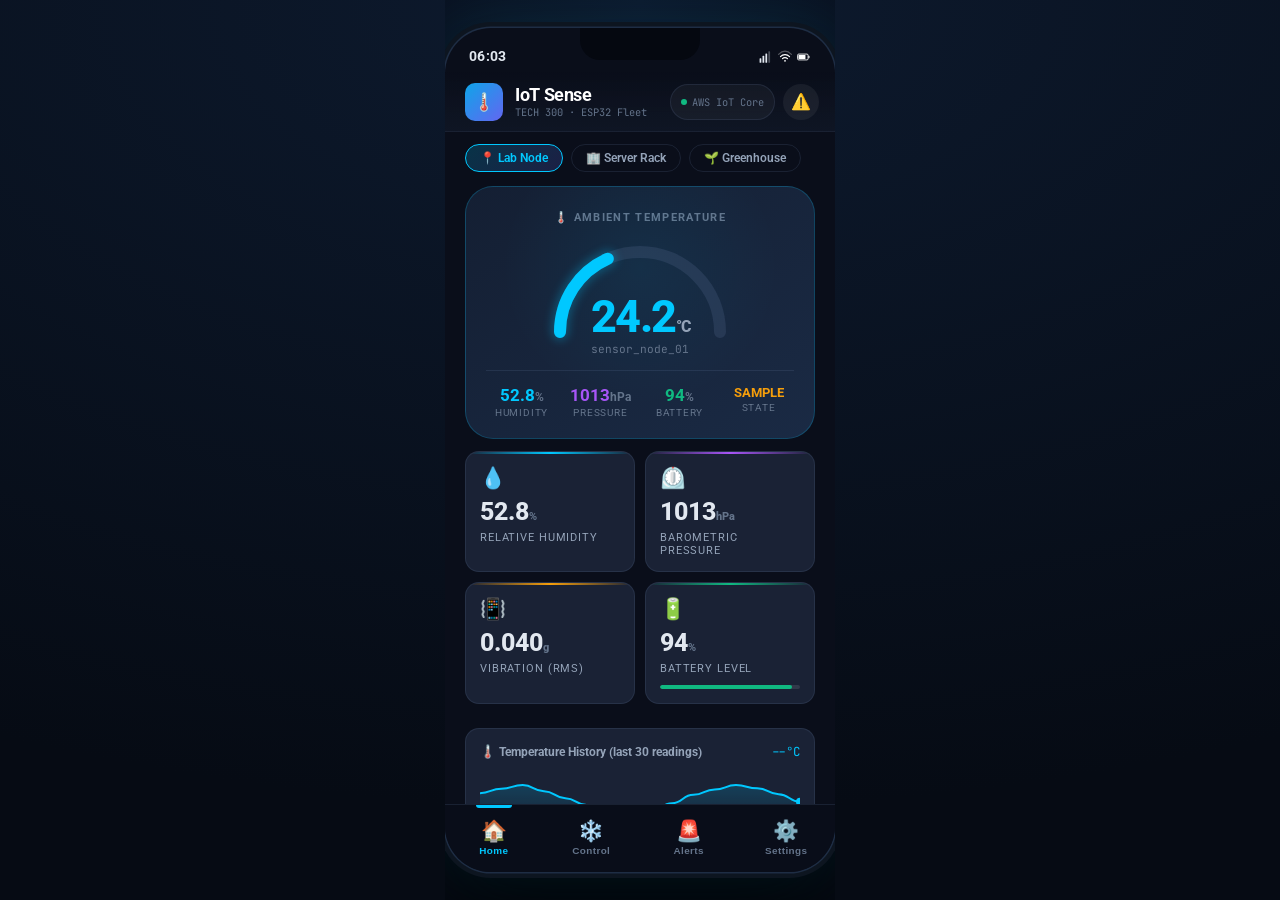
==== app.html @ 07819577 "TECH 300 Complete End-to-End IoT Demo System - Production Release" ====
<!DOCTYPE html>
<html lang="en">
<head>
  <meta charset="UTF-8">
  <meta name="viewport" content="width=device-width, initial-scale=1.0, maximum-scale=1.0, user-scalable=no">
  <title>IoT Sense — TECH 300 Mobile App</title>
  <meta name="description" content="Android-style mobile app for TECH 300 IoT Demo. Live sensor monitoring and AC auto-control.">
  <link rel="preconnect" href="https://fonts.googleapis.com">
  <link rel="preconnect" href="https://fonts.gstatic.com" crossorigin>
  <link href="https://fonts.googleapis.com/css2?family=Inter:wght@400;500;600;700;800&family=Roboto:wght@400;500;700&family=JetBrains+Mono:wght@400;500&display=swap" rel="stylesheet">

  <style>
    /* ── CSS Reset & Variables ─────────────────────────────────────────── */
    *, *::before, *::after { box-sizing: border-box; margin: 0; padding: 0; }

    :root {
      --bg-deep:      #0a0e1a;
      --bg-surface:   #111827;
      --bg-card:      #1a2235;
      --bg-elevated:  #1f2d44;
      --border:       rgba(99,120,160,0.18);
      --border-glow:  rgba(0,200,255,0.22);

      --cyan:    #00c8ff;
      --emerald: #10b981;
      --rose:    #f43f5e;
      --amber:   #f59e0b;
      --purple:  #a855f7;
      --indigo:  #6366f1;

      --text-main: #e2e8f0;
      --text-muted:#94a3b8;
      --text-dim:  #64748b;

      --font-body: 'Roboto', 'Inter', sans-serif;
      --font-mono: 'JetBrains Mono', monospace;

      --radius-sm: 8px;
      --radius-md: 14px;
      --radius-lg: 20px;
      --radius-xl: 28px;

      --phone-w: 390px;
      --phone-h: 844px;
      --status-h: 44px;
      --appbar-h: 60px;
      --bottomnav-h: 68px;
      --content-h: calc(var(--phone-h) - var(--status-h) - var(--appbar-h) - var(--bottomnav-h));

      --ac-on-color:  #06b6d4;
      --ac-off-color: #475569;
    }

    html, body {
      min-height: 100vh;
      background: radial-gradient(ellipse 120% 90% at 50% 0%, #0d1a2e 0%, #060b14 100%);
      display: flex;
      align-items: center;
      justify-content: center;
      font-family: var(--font-body);
      color: var(--text-main);
      overflow-x: hidden;
    }

    /* ── Phone Shell (desktop wrapper) ────────────────────────────────── */
    .phone-shell {
      width: var(--phone-w);
      height: var(--phone-h);
      background: var(--bg-deep);
      border-radius: 46px;
      overflow: hidden;
      position: relative;
      box-shadow:
        0 0 0 1.5px #1e2d44,
        0 0 0 6px #0d1520,
        0 0 60px rgba(0,200,255,0.12),
        0 40px 80px rgba(0,0,0,0.8);
      display: flex;
      flex-direction: column;
    }

    /* Notch */
    .phone-shell::before {
      content: '';
      position: absolute;
      top: 0; left: 50%;
      transform: translateX(-50%);
      width: 120px;
      height: 32px;
      background: #050810;
      border-radius: 0 0 20px 20px;
      z-index: 100;
    }

    /* Side button accents */
    .phone-shell::after {
      content: '';
      position: absolute;
      right: -3px; top: 140px;
      width: 3px; height: 70px;
      background: linear-gradient(180deg, #1a2235, #0d1520);
      border-radius: 0 2px 2px 0;
    }

    /* ── Android Status Bar ────────────────────────────────────────────── */
    .status-bar {
      height: var(--status-h);
      padding: 0 24px;
      display: flex;
      align-items: flex-end;
      justify-content: space-between;
      padding-bottom: 8px;
      font-size: 0.72rem;
      font-weight: 600;
      color: var(--text-main);
      background: transparent;
      z-index: 50;
      flex-shrink: 0;
    }

    .status-time { font-size: 0.85rem; font-weight: 700; letter-spacing: 0.02em; }
    .status-icons { display: flex; gap: 5px; align-items: center; }
    .status-icons svg { width: 14px; height: 14px; fill: var(--text-main); }

    /* ── App Bar / Toolbar ─────────────────────────────────────────────── */
    .app-bar {
      height: var(--appbar-h);
      padding: 0 16px 0 20px;
      display: flex;
      align-items: center;
      justify-content: space-between;
      flex-shrink: 0;
      background: linear-gradient(180deg, rgba(10,14,26,0.95), rgba(17,24,39,0.8));
      backdrop-filter: blur(12px);
      border-bottom: 1px solid var(--border);
    }

    .app-bar-left {
      display: flex;
      align-items: center;
      gap: 12px;
    }

    .app-icon {
      width: 38px; height: 38px;
      background: linear-gradient(135deg, #0ea5e9, #6366f1);
      border-radius: 10px;
      display: flex; align-items: center; justify-content: center;
      font-size: 1.1rem;
    }

    .app-title {
      font-size: 1.15rem;
      font-weight: 700;
      letter-spacing: -0.02em;
      color: #fff;
    }
    .app-subtitle {
      font-size: 0.65rem;
      color: var(--text-dim);
      font-family: var(--font-mono);
    }

    .app-bar-actions { display: flex; gap: 8px; }
    .icon-btn {
      width: 36px; height: 36px;
      border-radius: 50%;
      background: rgba(255,255,255,0.06);
      border: none;
      display: flex; align-items: center; justify-content: center;
      cursor: pointer;
      font-size: 1rem;
      transition: background 0.15s;
      color: var(--text-main);
    }
    .icon-btn:active { background: rgba(255,255,255,0.14); }

    /* ── Content Area (scrollable) ─────────────────────────────────────── */
    .content-area {
      flex: 1;
      overflow-y: auto;
      overflow-x: hidden;
      scroll-behavior: smooth;
      -webkit-overflow-scrolling: touch;
    }
    .content-area::-webkit-scrollbar { display: none; }

    /* ── Pages (slide transition) ──────────────────────────────────────── */
    .page {
      display: none;
      flex-direction: column;
      gap: 0;
      min-height: 100%;
      padding: 0 0 20px;
      animation: fadeSlideIn 0.28s cubic-bezier(0.4,0,0.2,1);
    }
    .page.active { display: flex; }

    @keyframes fadeSlideIn {
      from { opacity: 0; transform: translateX(20px); }
      to   { opacity: 1; transform: translateX(0); }
    }

    /* ── Section header inside pages ──────────────────────────────────── */
    .section-hdr {
      padding: 16px 20px 8px;
      font-size: 0.7rem;
      font-weight: 700;
      letter-spacing: 0.12em;
      color: var(--text-dim);
      text-transform: uppercase;
    }

    /* ── Node Selector Chip Row ────────────────────────────────────────── */
    .node-chips {
      display: flex;
      gap: 8px;
      padding: 12px 20px 4px;
      overflow-x: auto;
    }
    .node-chips::-webkit-scrollbar { display: none; }

    .node-chip {
      flex-shrink: 0;
      padding: 6px 14px;
      border-radius: 20px;
      font-size: 0.75rem;
      font-weight: 600;
      cursor: pointer;
      transition: all 0.2s;
      border: 1.5px solid var(--border);
      background: transparent;
      color: var(--text-muted);
    }
    .node-chip.active {
      background: linear-gradient(135deg, rgba(0,200,255,0.2), rgba(99,102,241,0.2));
      border-color: var(--cyan);
      color: var(--cyan);
    }

    /* ── Big Temperature Gauge ─────────────────────────────────────────── */
    .gauge-section {
      padding: 10px 20px 0;
    }

    .gauge-card {
      background: linear-gradient(145deg, #141f33, #1a2a44);
      border: 1px solid var(--border-glow);
      border-radius: var(--radius-xl);
      padding: 24px 20px 20px;
      display: flex;
      flex-direction: column;
      align-items: center;
      position: relative;
      overflow: hidden;
    }

    .gauge-card::before {
      content: '';
      position: absolute;
      top: -60px; left: 50%;
      transform: translateX(-50%);
      width: 280px; height: 280px;
      background: radial-gradient(circle, rgba(0,200,255,0.07) 0%, transparent 70%);
      pointer-events: none;
    }

    .gauge-label {
      font-size: 0.7rem;
      font-weight: 700;
      letter-spacing: 0.12em;
      color: var(--text-dim);
      text-transform: uppercase;
      margin-bottom: 8px;
    }

    /* SVG Radial Gauge */
    .gauge-svg-wrap { position: relative; width: 200px; height: 120px; }
    .gauge-svg {
      width: 200px;
      overflow: visible;
    }
    .gauge-track {
      fill: none;
      stroke: rgba(99,120,160,0.2);
      stroke-width: 12;
      stroke-linecap: round;
    }
    .gauge-fill {
      fill: none;
      stroke-width: 12;
      stroke-linecap: round;
      transition: stroke-dashoffset 0.6s cubic-bezier(0.4,0,0.2,1), stroke 0.4s ease;
    }
    .gauge-glow {
      fill: none;
      stroke-width: 18;
      stroke-linecap: round;
      opacity: 0.25;
      filter: blur(4px);
      transition: stroke-dashoffset 0.6s cubic-bezier(0.4,0,0.2,1), stroke 0.4s ease;
    }

    .gauge-value-box {
      position: absolute;
      bottom: -4px;
      left: 50%;
      transform: translateX(-50%);
      text-align: center;
    }
    .gauge-val {
      font-size: 2.8rem;
      font-weight: 800;
      line-height: 1;
      letter-spacing: -0.03em;
      color: #fff;
      transition: color 0.4s;
    }
    .gauge-unit { font-size: 1rem; color: var(--text-muted); }
    .gauge-sublabel {
      font-size: 0.7rem;
      color: var(--text-dim);
      font-family: var(--font-mono);
      margin-top: 2px;
    }

    /* Gauge status strip */
    .gauge-strip {
      display: flex;
      justify-content: space-between;
      width: 100%;
      margin-top: 18px;
      padding-top: 14px;
      border-top: 1px solid var(--border);
      gap: 8px;
    }
    .gs-item { text-align: center; flex: 1; }
    .gs-val { font-size: 1.05rem; font-weight: 700; }
    .gs-lbl { font-size: 0.62rem; color: var(--text-dim); margin-top: 2px; text-transform: uppercase; letter-spacing: 0.08em; }

    /* ── Sensor Metric Cards Grid ──────────────────────────────────────── */
    .metric-grid {
      display: grid;
      grid-template-columns: 1fr 1fr;
      gap: 10px;
      padding: 12px 20px;
    }

    .metric-card {
      background: var(--bg-card);
      border: 1px solid var(--border);
      border-radius: var(--radius-md);
      padding: 14px;
      display: flex;
      flex-direction: column;
      gap: 4px;
      transition: transform 0.15s, box-shadow 0.15s;
      cursor: default;
      position: relative;
      overflow: hidden;
    }
    .metric-card::after {
      content: '';
      position: absolute;
      top: 0; left: 0; right: 0;
      height: 2px;
      border-radius: 2px 2px 0 0;
    }
    .metric-card.cyan::after  { background: linear-gradient(90deg, transparent, var(--cyan),  transparent); }
    .metric-card.emerald::after{ background: linear-gradient(90deg, transparent, var(--emerald), transparent); }
    .metric-card.amber::after { background: linear-gradient(90deg, transparent, var(--amber), transparent); }
    .metric-card.purple::after{ background: linear-gradient(90deg, transparent, var(--purple), transparent); }

    .mc-icon { font-size: 1.3rem; }
    .mc-val  {
      font-size: 1.55rem;
      font-weight: 800;
      line-height: 1;
      margin-top: 6px;
    }
    .mc-unit { font-size: 0.7rem; color: var(--text-dim); }
    .mc-lbl  { font-size: 0.68rem; color: var(--text-muted); margin-top: 2px; text-transform: uppercase; letter-spacing: 0.08em; }

    /* Mini bar for battery */
    .battery-bar-wrap { margin-top: 6px; }
    .battery-bar {
      height: 4px;
      background: rgba(255,255,255,0.1);
      border-radius: 2px;
      overflow: hidden;
    }
    .battery-bar-fill {
      height: 100%;
      border-radius: 2px;
      transition: width 0.5s ease;
    }

    /* ── AC Control Panel ──────────────────────────────────────────────── */
    .ac-panel {
      margin: 4px 20px 0;
      background: linear-gradient(145deg, #0f1c32, #162036);
      border: 1px solid var(--border-glow);
      border-radius: var(--radius-xl);
      overflow: hidden;
    }

    .ac-panel-header {
      padding: 18px 20px 12px;
      display: flex;
      align-items: center;
      justify-content: space-between;
    }

    .ac-title-group { display: flex; align-items: center; gap: 10px; }
    .ac-icon {
      width: 42px; height: 42px;
      border-radius: 12px;
      display: flex; align-items: center; justify-content: center;
      font-size: 1.4rem;
      transition: background 0.3s;
    }
    .ac-icon.on  { background: linear-gradient(135deg, rgba(6,182,212,0.35), rgba(99,102,241,0.25)); box-shadow: 0 0 16px rgba(6,182,212,0.25); }
    .ac-icon.off { background: rgba(255,255,255,0.05); }

    .ac-title { font-size: 1rem; font-weight: 700; color: #fff; }
    .ac-status-badge {
      font-size: 0.7rem;
      font-family: var(--font-mono);
      padding: 2px 8px;
      border-radius: 20px;
      font-weight: 600;
      margin-top: 2px;
      display: inline-block;
      transition: all 0.3s;
    }
    .ac-status-badge.on  { background: rgba(6,182,212,0.2); color: var(--cyan); }
    .ac-status-badge.off { background: rgba(71,85,105,0.4); color: var(--text-dim); }

    /* Big power toggle */
    .ac-power-btn {
      width: 56px; height: 56px;
      border-radius: 50%;
      border: 2.5px solid;
      display: flex; align-items: center; justify-content: center;
      cursor: pointer;
      font-size: 1.5rem;
      transition: all 0.25s cubic-bezier(0.4,0,0.2,1);
      background: transparent;
      position: relative;
    }
    .ac-power-btn.on {
      border-color: var(--ac-on-color);
      color: var(--ac-on-color);
      box-shadow: 0 0 20px rgba(6,182,212,0.4), inset 0 0 12px rgba(6,182,212,0.08);
    }
    .ac-power-btn.off {
      border-color: var(--ac-off-color);
      color: var(--text-dim);
    }
    .ac-power-btn:active { transform: scale(0.92); }

    /* AC body */
    .ac-body {
      padding: 0 20px 20px;
    }

    /* Auto mode row */
    .ac-row {
      display: flex;
      align-items: center;
      justify-content: space-between;
      padding: 10px 0;
      border-bottom: 1px solid var(--border);
    }
    .ac-row:last-child { border-bottom: none; }

    .ac-row-label { font-size: 0.85rem; color: var(--text-muted); }
    .ac-row-label span { font-size: 0.7rem; display: block; color: var(--text-dim); margin-top: 1px; }

    /* Android-style toggle */
    .android-toggle { position: relative; width: 48px; height: 26px; cursor: pointer; }
    .android-toggle input { display: none; }
    .android-track {
      position: absolute;
      inset: 0;
      border-radius: 13px;
      background: var(--ac-off-color);
      transition: background 0.25s;
    }
    .android-toggle input:checked + .android-track { background: #0891b2; }
    .android-thumb {
      position: absolute;
      top: 3px; left: 3px;
      width: 20px; height: 20px;
      border-radius: 50%;
      background: #fff;
      transition: left 0.25s cubic-bezier(0.4,0,0.2,1), box-shadow 0.25s;
      box-shadow: 0 1px 4px rgba(0,0,0,0.4);
    }
    .android-toggle input:checked ~ .android-thumb { left: 25px; }

    /* Threshold sliders */
    .threshold-section { padding: 10px 0 4px; }
    .thresh-row {
      display: flex;
      align-items: center;
      justify-content: space-between;
      margin-bottom: 10px;
    }
    .thresh-lbl { font-size: 0.78rem; color: var(--text-muted); }
    .thresh-val { font-size: 0.78rem; font-family: var(--font-mono); font-weight: 600; color: var(--cyan); }
    .thresh-slider {
      -webkit-appearance: none;
      width: 100%;
      height: 3px;
      border-radius: 2px;
      background: rgba(255,255,255,0.12);
      outline: none;
      cursor: pointer;
      margin: 4px 0;
    }
    .thresh-slider::-webkit-slider-thumb {
      -webkit-appearance: none;
      width: 18px; height: 18px;
      border-radius: 50%;
      background: var(--cyan);
      cursor: pointer;
      box-shadow: 0 0 8px rgba(0,200,255,0.4);
      transition: transform 0.1s;
    }
    .thresh-slider::-webkit-slider-thumb:active { transform: scale(1.25); }

    /* ── AC Event Log ──────────────────────────────────────────────────── */
    .log-card {
      margin: 12px 20px 0;
      background: var(--bg-card);
      border: 1px solid var(--border);
      border-radius: var(--radius-md);
      overflow: hidden;
    }
    .log-card-header {
      padding: 12px 16px;
      font-size: 0.75rem;
      font-weight: 700;
      color: var(--text-dim);
      text-transform: uppercase;
      letter-spacing: 0.1em;
      border-bottom: 1px solid var(--border);
      display: flex;
      justify-content: space-between;
      align-items: center;
    }
    .log-list { max-height: 200px; overflow-y: auto; }
    .log-list::-webkit-scrollbar { width: 3px; }
    .log-list::-webkit-scrollbar-thumb { background: var(--border); border-radius: 2px; }

    .log-entry {
      padding: 10px 16px;
      border-bottom: 1px solid rgba(99,120,160,0.08);
      display: flex;
      gap: 10px;
      align-items: flex-start;
      animation: logSlide 0.3s ease;
    }
    @keyframes logSlide {
      from { opacity: 0; transform: translateY(-8px); }
      to   { opacity: 1; transform: translateY(0); }
    }

    .log-dot {
      width: 8px; height: 8px;
      border-radius: 50%;
      margin-top: 4px;
      flex-shrink: 0;
    }
    .log-dot.on     { background: var(--cyan); box-shadow: 0 0 6px var(--cyan); }
    .log-dot.off    { background: var(--text-dim); }
    .log-dot.mode   { background: var(--amber); }
    .log-dot.thresh { background: var(--purple); }

    .log-msg  { font-size: 0.75rem; color: var(--text-muted); line-height: 1.4; }
    .log-time { font-size: 0.65rem; color: var(--text-dim); font-family: var(--font-mono); margin-top: 2px; }

    /* ── Alerts Page ───────────────────────────────────────────────────── */
    .alert-list { padding: 8px 20px; display: flex; flex-direction: column; gap: 8px; }

    .alert-card {
      background: rgba(244,63,94,0.08);
      border: 1px solid rgba(244,63,94,0.22);
      border-radius: var(--radius-md);
      padding: 12px 14px;
      display: flex;
      gap: 12px;
      align-items: flex-start;
      animation: fadeSlideIn 0.3s ease;
    }
    .alert-icon {
      font-size: 1.2rem;
      flex-shrink: 0;
      margin-top: 1px;
    }
    .alert-msg { font-size: 0.78rem; color: var(--text-muted); line-height: 1.4; }
    .alert-meta { display: flex; gap: 8px; margin-top: 4px; align-items: center; }
    .alert-badge {
      font-size: 0.62rem;
      padding: 1px 6px;
      border-radius: 4px;
      font-family: var(--font-mono);
      font-weight: 600;
    }
    .alert-badge.hot { background: rgba(244,63,94,0.25); color: var(--rose); }
    .alert-badge.node { background: rgba(0,200,255,0.15); color: var(--cyan); }

    .no-alerts {
      padding: 40px 20px;
      text-align: center;
      color: var(--text-dim);
      font-size: 0.85rem;
    }
    .no-alerts .icon { font-size: 2.5rem; margin-bottom: 8px; }

    /* ── Settings Page ─────────────────────────────────────────────────── */
    .settings-section {
      margin: 8px 20px;
      background: var(--bg-card);
      border: 1px solid var(--border);
      border-radius: var(--radius-md);
      overflow: hidden;
    }
    .settings-row {
      padding: 14px 16px;
      display: flex;
      align-items: center;
      justify-content: space-between;
      border-bottom: 1px solid rgba(99,120,160,0.08);
      cursor: pointer;
      transition: background 0.15s;
    }
    .settings-row:last-child { border-bottom: none; }
    .settings-row:active { background: rgba(255,255,255,0.03); }
    .sr-left { display: flex; gap: 12px; align-items: center; }
    .sr-icon { font-size: 1.1rem; }
    .sr-label { font-size: 0.88rem; color: var(--text-main); }
    .sr-sub   { font-size: 0.7rem; color: var(--text-dim); margin-top: 1px; }
    .sr-right { color: var(--text-dim); font-size: 0.8rem; display: flex; align-items: center; gap: 6px; }

    /* ── Bottom Navigation Bar ─────────────────────────────────────────── */
    .bottom-nav {
      height: var(--bottomnav-h);
      background: rgba(10,14,26,0.95);
      backdrop-filter: blur(16px);
      border-top: 1px solid var(--border);
      display: flex;
      align-items: stretch;
      flex-shrink: 0;
    }

    .nav-btn {
      flex: 1;
      display: flex;
      flex-direction: column;
      align-items: center;
      justify-content: center;
      gap: 4px;
      background: none;
      border: none;
      cursor: pointer;
      padding: 8px 4px;
      position: relative;
      transition: all 0.2s;
      color: var(--text-dim);
    }

    .nav-btn.active { color: var(--cyan); }
    .nav-btn.active::before {
      content: '';
      position: absolute;
      top: 0; left: 50%;
      transform: translateX(-50%);
      width: 36px; height: 3px;
      background: var(--cyan);
      border-radius: 0 0 3px 3px;
    }

    .nav-icon { font-size: 1.3rem; line-height: 1; }
    .nav-label { font-size: 0.62rem; font-weight: 600; letter-spacing: 0.04em; }

    .nav-badge {
      position: absolute;
      top: 6px; right: calc(50% - 18px);
      background: var(--rose);
      color: #fff;
      font-size: 0.55rem;
      font-weight: 800;
      min-width: 16px; height: 16px;
      border-radius: 8px;
      display: flex; align-items: center; justify-content: center;
      padding: 0 4px;
    }
    .nav-badge:empty, .nav-badge[data-count="0"] { display: none; }

    /* ── Ripple animation ──────────────────────────────────────────────── */
    @keyframes ripple {
      from { transform: scale(0); opacity: 0.5; }
      to   { transform: scale(4); opacity: 0; }
    }

    /* ── Pulsing ring for AC ON ────────────────────────────────────────── */
    @keyframes pulse-ring {
      0%   { box-shadow: 0 0 0 0 rgba(6,182,212,0.4); }
      70%  { box-shadow: 0 0 0 12px rgba(6,182,212,0); }
      100% { box-shadow: 0 0 0 0 rgba(6,182,212,0); }
    }
    .ac-power-btn.on { animation: pulse-ring 2s cubic-bezier(0.66,0,0,1) infinite; }

    /* ── Connection pill ───────────────────────────────────────────────── */
    .conn-pill {
      display: flex;
      align-items: center;
      gap: 5px;
      font-size: 0.65rem;
      font-family: var(--font-mono);
      color: var(--text-dim);
      padding: 3px 10px;
      background: rgba(255,255,255,0.04);
      border-radius: 20px;
      border: 1px solid var(--border);
    }
    .conn-dot {
      width: 6px; height: 6px;
      border-radius: 50%;
      background: var(--emerald);
      animation: blink 1.5s infinite;
    }
    @keyframes blink {
      0%, 100% { opacity: 1; }
      50%       { opacity: 0.2; }
    }

    /* ── Chart mini sparkline ──────────────────────────────────────────── */
    .sparkline-wrap {
      padding: 12px 20px 0;
    }
    .sparkline-card {
      background: var(--bg-card);
      border: 1px solid var(--border);
      border-radius: var(--radius-md);
      padding: 14px;
    }
    .sc-header {
      display: flex;
      justify-content: space-between;
      align-items: center;
      margin-bottom: 10px;
    }
    .sc-title { font-size: 0.78rem; font-weight: 700; color: var(--text-muted); }
    .sc-val   { font-size: 0.78rem; font-family: var(--font-mono); color: var(--cyan); }
    canvas.sparkline { width: 100%; height: 56px; display: block; }

    /* ── Control page extras ───────────────────────────────────────────── */
    .ctrl-card {
      margin: 0 20px;
      background: var(--bg-card);
      border: 1px solid var(--border);
      border-radius: var(--radius-md);
      overflow: hidden;
    }
    .ctrl-row {
      padding: 14px 16px;
      display: flex;
      align-items: center;
      justify-content: space-between;
      border-bottom: 1px solid rgba(99,120,160,0.08);
    }
    .ctrl-row:last-child { border-bottom: none; }
    .ctrl-label { font-size: 0.85rem; color: var(--text-muted); }
    .ctrl-sub   { font-size: 0.68rem; color: var(--text-dim); margin-top: 2px; }
    .ctrl-val   { font-size: 0.82rem; font-family: var(--font-mono); color: var(--cyan); }

    /* Fan speed arc display */
    .fan-arc-wrap {
      display: flex;
      align-items: center;
      gap: 14px;
      padding: 16px 20px;
    }
    .fan-arc-canvas { width: 80px; height: 80px; }
    .fan-arc-info { flex: 1; }
    .fan-speed-lbl { font-size: 1.4rem; font-weight: 800; color: var(--cyan); }
    .fan-speed-sub { font-size: 0.7rem; color: var(--text-dim); }
    .fan-speed-slider {
      -webkit-appearance: none;
      width: 100%;
      height: 3px;
      background: rgba(255,255,255,0.12);
      border-radius: 2px;
      margin-top: 10px;
      cursor: pointer;
      outline: none;
    }
    .fan-speed-slider::-webkit-slider-thumb {
      -webkit-appearance: none;
      width: 20px; height: 20px;
      border-radius: 50%;
      background: var(--cyan);
      cursor: pointer;
      box-shadow: 0 0 10px rgba(0,200,255,0.5);
    }

    /* ── Responsive: full screen on mobile ────────────────────────────── */
    @media (max-width: 420px) {
      html, body { align-items: flex-start; }
      .phone-shell {
        width: 100vw; height: 100dvh;
        border-radius: 0;
        box-shadow: none;
      }
      .phone-shell::before, .phone-shell::after { display: none; }
    }

    /* ── Toast ─────────────────────────────────────────────────────────── */
    .m-toast-wrap {
      position: absolute;
      bottom: calc(var(--bottomnav-h) + 12px);
      left: 16px; right: 16px;
      z-index: 200;
      display: flex;
      flex-direction: column;
      gap: 8px;
      pointer-events: none;
    }
    .m-toast {
      background: #1f2d44;
      border: 1px solid var(--border-glow);
      border-radius: var(--radius-md);
      padding: 12px 14px;
      font-size: 0.8rem;
      color: var(--text-main);
      box-shadow: 0 8px 24px rgba(0,0,0,0.5);
      animation: toastIn 0.3s ease, toastOut 0.3s ease 3.5s forwards;
      pointer-events: auto;
    }
    .m-toast.ac-on  { border-color: rgba(6,182,212,0.5); }
    .m-toast.ac-off { border-color: rgba(71,85,105,0.5); }
    .m-toast.alert  { border-color: rgba(244,63,94,0.5); }
    @keyframes toastIn  { from { opacity:0; transform:translateY(16px); } to { opacity:1; transform:translateY(0); } }
    @keyframes toastOut { from { opacity:1; } to { opacity:0; transform:translateY(8px); } }

    /* Page title inside page */
    .page-title {
      padding: 16px 20px 4px;
      font-size: 1.3rem;
      font-weight: 800;
      color: #fff;
      letter-spacing: -0.02em;
    }
    .page-title-sub {
      padding: 0 20px 8px;
      font-size: 0.75rem;
      color: var(--text-dim);
    }
  </style>
</head>
<body>

  <!-- ═══════════════════ PHONE SHELL ═══════════════════════════════════ -->
  <div class="phone-shell" id="phone-shell">

    <!-- Android Status Bar -->
    <div class="status-bar">
      <span class="status-time" id="m-status-time">12:00</span>
      <div class="status-icons">
        <!-- Signal bars -->
        <svg viewBox="0 0 24 24"><rect x="1" y="14" width="3" height="8" rx="1"/><rect x="6" y="10" width="3" height="12" rx="1"/><rect x="11" y="6" width="3" height="16" rx="1"/><rect x="16" y="2" width="3" height="20" rx="1" opacity="0.3"/></svg>
        <!-- WiFi -->
        <svg viewBox="0 0 24 24"><path d="M1 7.5C4.47 4.03 9.02 2 12 2s7.53 2.03 11 5.5" opacity="0.3" stroke-linecap="round" fill="none" stroke="white" stroke-width="2"/><path d="M4.22 11.28A10.94 10.94 0 0 1 12 8c3.04 0 5.79 1.23 7.78 3.22" stroke="white" stroke-width="2" fill="none" stroke-linecap="round"/><path d="M7.66 14.74A5.97 5.97 0 0 1 12 13c1.65 0 3.14.67 4.24 1.74" stroke="white" stroke-width="2" fill="none" stroke-linecap="round"/><circle cx="12" cy="18.5" r="1.5" fill="white"/></svg>
        <!-- Battery -->
        <svg viewBox="0 0 24 24"><rect x="1" y="7" width="18" height="10" rx="2" stroke="white" stroke-width="1.5" fill="none"/><rect x="19" y="10" width="3" height="4" rx="1" fill="white" opacity="0.6"/><rect x="2.5" y="8.5" width="12" height="7" rx="1" fill="white"/></svg>
      </div>
    </div>

    <!-- App Bar -->
    <div class="app-bar">
      <div class="app-bar-left">
        <div class="app-icon">🌡️</div>
        <div>
          <div class="app-title">IoT Sense</div>
          <div class="app-subtitle">TECH 300 · ESP32 Fleet</div>
        </div>
      </div>
      <div class="app-bar-actions">
        <div class="conn-pill">
          <span class="conn-dot"></span>
          AWS IoT Core
        </div>
        <button class="icon-btn" id="btn-anomaly-app" title="Inject temp spike">⚠️</button>
      </div>
    </div>

    <!-- Content Area -->
    <div class="content-area" id="m-content">

      <!-- ─── PAGE: HOME ─────────────────────────────────────────────── -->
      <div class="page active" id="page-home">

        <!-- Node chips -->
        <div class="node-chips">
          <div class="node-chip active" data-node="sensor_node_01" id="chip-01">📍 Lab Node</div>
          <div class="node-chip" data-node="sensor_node_02" id="chip-02">🏢 Server Rack</div>
          <div class="node-chip" data-node="sensor_node_03" id="chip-03">🌱 Greenhouse</div>
        </div>

        <!-- Big Temperature Gauge -->
        <div class="gauge-section">
          <div class="gauge-card">
            <div class="gauge-label">🌡️ Ambient Temperature</div>

            <div class="gauge-svg-wrap">
              <svg class="gauge-svg" viewBox="0 0 200 110">
                <!-- Track: 210° arc, starting from bottom-left (approx -210° to 30°) -->
                <!-- We'll draw a semicircle arc: -210deg to +30deg = 240° sweep -->
                <path class="gauge-track"
                  d="M 20 100 A 80 80 0 1 1 180 100"
                  pathLength="100"
                />
                <path class="gauge-glow" id="gauge-glow-path"
                  d="M 20 100 A 80 80 0 1 1 180 100"
                  pathLength="100"
                  stroke="#00c8ff"
                  stroke-dasharray="0 100"
                  stroke-dashoffset="0"
                />
                <path class="gauge-fill" id="gauge-fill-path"
                  d="M 20 100 A 80 80 0 1 1 180 100"
                  pathLength="100"
                  stroke="#00c8ff"
                  stroke-dasharray="0 100"
                  stroke-dashoffset="0"
                />
              </svg>
              <div class="gauge-value-box">
                <div class="gauge-val" id="gauge-temp">--<span class="gauge-unit">°C</span></div>
                <div class="gauge-sublabel" id="gauge-node-lbl">sensor_node_01</div>
              </div>
            </div>

            <div class="gauge-strip">
              <div class="gs-item">
                <div class="gs-val" id="g-humidity" style="color:var(--cyan)">--<span style="font-size:0.75rem;color:var(--text-dim)">%</span></div>
                <div class="gs-lbl">Humidity</div>
              </div>
              <div class="gs-item">
                <div class="gs-val" id="g-pressure" style="color:var(--purple)">--<span style="font-size:0.75rem;color:var(--text-dim)">hPa</span></div>
                <div class="gs-lbl">Pressure</div>
              </div>
              <div class="gs-item">
                <div class="gs-val" id="g-battery" style="color:var(--emerald)">--<span style="font-size:0.75rem;color:var(--text-dim)">%</span></div>
                <div class="gs-lbl">Battery</div>
              </div>
              <div class="gs-item">
                <div class="gs-val" id="g-state" style="color:var(--amber); font-size:0.8rem">--</div>
                <div class="gs-lbl">State</div>
              </div>
            </div>
          </div>
        </div>

        <!-- Metric cards grid -->
        <div class="metric-grid">
          <div class="metric-card cyan">
            <div class="mc-icon">💧</div>
            <div class="mc-val" id="m-humidity">--<span class="mc-unit">%</span></div>
            <div class="mc-lbl">Relative Humidity</div>
          </div>
          <div class="metric-card purple">
            <div class="mc-icon">⏲️</div>
            <div class="mc-val" id="m-pressure">--<span class="mc-unit">hPa</span></div>
            <div class="mc-lbl">Barometric Pressure</div>
          </div>
          <div class="metric-card amber">
            <div class="mc-icon">📳</div>
            <div class="mc-val" id="m-vibration">--<span class="mc-unit">g</span></div>
            <div class="mc-lbl">Vibration (RMS)</div>
          </div>
          <div class="metric-card emerald">
            <div class="mc-icon">🔋</div>
            <div class="mc-val" id="m-battery">--<span class="mc-unit">%</span></div>
            <div class="mc-lbl">Battery Level</div>
            <div class="battery-bar-wrap">
              <div class="battery-bar">
                <div class="battery-bar-fill" id="m-batt-fill" style="width:94%; background:var(--emerald);"></div>
              </div>
            </div>
          </div>
        </div>

        <!-- Mini sparkline chart -->
        <div class="sparkline-wrap">
          <div class="sparkline-card">
            <div class="sc-header">
              <span class="sc-title">🌡️ Temperature History (last 30 readings)</span>
              <span class="sc-val" id="spark-latest">--°C</span>
            </div>
            <canvas class="sparkline" id="sparkline-canvas" height="56"></canvas>
          </div>
        </div>

      </div><!-- end page-home -->

      <!-- ─── PAGE: CONTROL ──────────────────────────────────────────── -->
      <div class="page" id="page-control">

        <div class="page-title">🕹️ AC & Actuator Control</div>
        <div class="page-title-sub">Targeting: <span id="ctrl-node-name" style="color:var(--cyan);font-family:var(--font-mono);">sensor_node_01</span></div>

        <!-- AC Auto-Control Panel -->
        <div class="section-hdr">❄️ Air Conditioner</div>
        <div class="ac-panel">
          <div class="ac-panel-header">
            <div class="ac-title-group">
              <div class="ac-icon off" id="ac-icon">❄️</div>
              <div>
                <div class="ac-title">AC Compressor</div>
                <span class="ac-status-badge off" id="ac-status-badge">STANDBY</span>
              </div>
            </div>
            <button class="ac-power-btn off" id="ac-power-btn" title="Manual AC toggle">⏻</button>
          </div>

          <div class="ac-body">

            <!-- Auto Mode Toggle -->
            <div class="ac-row">
              <div class="ac-row-label">
                Auto Mode
                <span>Temperature-based automatic control</span>
              </div>
              <label class="android-toggle">
                <input type="checkbox" id="ac-auto-toggle" checked>
                <div class="android-track"></div>
                <div class="android-thumb"></div>
              </label>
            </div>

            <!-- Set Point display row -->
            <div class="ac-row">
              <div class="ac-row-label">
                Set-Point Temperature
                <span>Comfort target (display only)</span>
              </div>
              <span style="font-size:0.9rem;font-weight:700;color:var(--cyan);font-family:var(--font-mono);">25.0 °C</span>
            </div>

            <!-- Threshold controls -->
            <div class="threshold-section">
              <div class="thresh-row">
                <span class="thresh-lbl">🔴 ON Threshold</span>
                <span class="thresh-val" id="on-thresh-val">26.0 °C</span>
              </div>
              <input type="range" class="thresh-slider" id="on-thresh-slider"
                     min="20" max="35" step="0.5" value="26">

              <div class="thresh-row" style="margin-top:12px;">
                <span class="thresh-lbl">🔵 OFF Threshold</span>
                <span class="thresh-val" id="off-thresh-val">24.0 °C</span>
              </div>
              <input type="range" class="thresh-slider" id="off-thresh-slider"
                     min="15" max="30" step="0.5" value="24">
            </div>

          </div>
        </div>

        <!-- Fan Speed -->
        <div class="section-hdr" style="margin-top:12px;">💨 Fan Control</div>
        <div class="ctrl-card">
          <div class="fan-arc-wrap">
            <canvas class="fan-arc-canvas" id="fan-arc-canvas" width="80" height="80"></canvas>
            <div class="fan-arc-info">
              <div class="fan-speed-lbl"><span id="fan-speed-val">75</span>%</div>
              <div class="fan-speed-sub">PWM Duty Cycle · GPIO 18</div>
              <input type="range" class="fan-speed-slider" id="fan-speed-slider"
                     min="10" max="100" value="75">
            </div>
          </div>
          <div class="ctrl-row">
            <div>
              <div class="ctrl-label">Fan Power</div>
              <div class="ctrl-sub">GPIO 18 MOSFET driver</div>
            </div>
            <label class="android-toggle">
              <input type="checkbox" id="fan-toggle-ctrl">
              <div class="android-track"></div>
              <div class="android-thumb"></div>
            </label>
          </div>
        </div>

        <!-- Relay & LED -->
        <div class="section-hdr" style="margin-top:12px;">⚡ Relay & Status LED</div>
        <div class="ctrl-card">
          <div class="ctrl-row">
            <div>
              <div class="ctrl-label">SSR Relay</div>
              <div class="ctrl-sub">GPIO 23 · AC load circuit</div>
            </div>
            <label class="android-toggle">
              <input type="checkbox" id="relay-toggle-ctrl">
              <div class="android-track"></div>
              <div class="android-thumb"></div>
            </label>
          </div>
          <div class="ctrl-row">
            <div>
              <div class="ctrl-label">Status LED Mode</div>
              <div class="ctrl-sub">Onboard diagnostic indicator</div>
            </div>
            <select id="led-select-ctrl" style="background:var(--bg-surface);color:var(--text-main);border:1px solid var(--border);border-radius:var(--radius-sm);padding:4px 8px;font-size:0.78rem;cursor:pointer;">
              <option value="OFF">Off</option>
              <option value="BLINK">Pulsing</option>
              <option value="SOLID">Solid</option>
            </select>
          </div>
          <div class="ctrl-row">
            <div>
              <div class="ctrl-label">Sleep Interval</div>
              <div class="ctrl-sub">RTC deep-sleep duration</div>
            </div>
            <select id="sleep-select-ctrl" style="background:var(--bg-surface);color:var(--text-main);border:1px solid var(--border);border-radius:var(--radius-sm);padding:4px 8px;font-size:0.78rem;cursor:pointer;">
              <option value="5">5 s (Test)</option>
              <option value="10" selected>10 s (Std)</option>
              <option value="30">30 s (Eco)</option>
              <option value="60">60 s (Ultra)</option>
            </select>
          </div>
        </div>

        <!-- AC Event Log -->
        <div class="section-hdr" style="margin-top:12px;">📋 AC Control Log</div>
        <div class="log-card">
          <div class="log-card-header">
            <span>Auto-Control Events</span>
            <span id="log-count" style="color:var(--cyan);font-family:var(--font-mono);">0 events</span>
          </div>
          <div class="log-list" id="ac-log-list">
            <div style="padding:16px; text-align:center; color:var(--text-dim); font-size:0.78rem;">
              Waiting for AC events…
            </div>
          </div>
        </div>

      </div><!-- end page-control -->

      <!-- ─── PAGE: ALERTS ───────────────────────────────────────────── -->
      <div class="page" id="page-alerts">
        <div class="page-title">🚨 Temperature Alerts</div>
        <div class="page-title-sub">AWS Lambda dispatches — threshold &gt; 30.0 °C</div>

        <div class="alert-list" id="alert-list">
          <div class="no-alerts">
            <div class="icon">✅</div>
            <div>All sensors nominal</div>
            <div style="color:var(--text-dim);font-size:0.72rem;margin-top:4px;">No temperature alerts detected</div>
          </div>
        </div>
      </div>

      <!-- ─── PAGE: SETTINGS ─────────────────────────────────────────── -->
      <div class="page" id="page-settings">
        <div class="page-title">⚙️ Settings</div>
        <div class="page-title-sub">App & connection configuration</div>

        <div class="section-hdr">Connection</div>
        <div class="settings-section">
          <div class="settings-row">
            <div class="sr-left">
              <span class="sr-icon">☁️</span>
              <div>
                <div class="sr-label">AWS IoT Core</div>
                <div class="sr-sub">Broker: mTLS 8883 · us-east-1</div>
              </div>
            </div>
            <div class="sr-right">
              <span style="color:var(--emerald);font-size:0.7rem;font-family:var(--font-mono);">CONNECTED</span>
              ›
            </div>
          </div>
          <div class="settings-row">
            <div class="sr-left">
              <span class="sr-icon">📶</span>
              <div>
                <div class="sr-label">BLE 5.0 Gateway</div>
                <div class="sr-sub">Raspberry Pi 4 — hci0</div>
              </div>
            </div>
            <div class="sr-right">
              <span style="color:var(--emerald);font-size:0.7rem;font-family:var(--font-mono);">ONLINE</span>
              ›
            </div>
          </div>
        </div>

        <div class="section-hdr">Telemetry</div>
        <div class="settings-section">
          <div class="settings-row">
            <div class="sr-left">
              <span class="sr-icon">🔄</span>
              <div>
                <div class="sr-label">Simulation Speed</div>
                <div class="sr-sub">Tick interval multiplier</div>
              </div>
            </div>
            <div class="sr-right">
              <select id="settings-speed" style="background:transparent;color:var(--text-dim);border:none;font-size:0.78rem;cursor:pointer;">
                <option value="1">1×</option>
                <option value="2">2×</option>
                <option value="5">5×</option>
              </select>
            </div>
          </div>
          <div class="settings-row" id="settings-pause-row">
            <div class="sr-left">
              <span class="sr-icon">⏸</span>
              <div>
                <div class="sr-label">Stream Paused</div>
                <div class="sr-sub">Telemetry generation status</div>
              </div>
            </div>
            <label class="android-toggle">
              <input type="checkbox" id="settings-pause-toggle">
              <div class="android-track"></div>
              <div class="android-thumb"></div>
            </label>
          </div>
          <div class="settings-row">
            <div class="sr-left">
              <span class="sr-icon">⚠️</span>
              <div>
                <div class="sr-label">Inject Temp Spike</div>
                <div class="sr-sub">Trigger &gt;30°C anomaly on active node</div>
              </div>
            </div>
            <button id="settings-anomaly" style="background:rgba(244,63,94,0.15);color:var(--rose);border:1px solid rgba(244,63,94,0.3);border-radius:var(--radius-sm);padding:4px 10px;font-size:0.75rem;cursor:pointer;">Inject</button>
          </div>
          <div class="settings-row">
            <div class="sr-left">
              <span class="sr-icon">↺</span>
              <div>
                <div class="sr-label">Reset to Normal</div>
                <div class="sr-sub">Clear anomaly state</div>
              </div>
            </div>
            <button id="settings-reset" style="background:rgba(16,185,129,0.12);color:var(--emerald);border:1px solid rgba(16,185,129,0.25);border-radius:var(--radius-sm);padding:4px 10px;font-size:0.75rem;cursor:pointer;">Reset</button>
          </div>
        </div>

        <div class="section-hdr">Navigation</div>
        <div class="settings-section">
          <div class="settings-row" onclick="window.location='index.html'">
            <div class="sr-left">
              <span class="sr-icon">🖥️</span>
              <div>
                <div class="sr-label">Open Full Dashboard</div>
                <div class="sr-sub">5-Tier Pipeline • Fleet Telemetry • AWS Inspector</div>
              </div>
            </div>
            <div class="sr-right">›</div>
          </div>
          <div class="settings-row" onclick="window.location='landing.html'">
            <div class="sr-left">
              <span class="sr-icon">🏠</span>
              <div>
                <div class="sr-label">Landing Page</div>
                <div class="sr-sub">TECH 300 IoT Demo home</div>
              </div>
            </div>
            <div class="sr-right">›</div>
          </div>
        </div>

        <div style="padding:20px;text-align:center;color:var(--text-dim);font-size:0.72rem;line-height:1.6;">
          IoT Sense · TECH 300 IoT Demo<br>
          Westcliff University · Professor Liang Li<br>
          <span style="font-family:var(--font-mono);color:var(--border);">v1.0 · Simulated Edge Stack</span>
        </div>

      </div><!-- end page-settings -->

    </div><!-- end content-area -->

    <!-- Toast Layer -->
    <div class="m-toast-wrap" id="m-toast-wrap"></div>

    <!-- Bottom Navigation -->
    <nav class="bottom-nav">
      <button class="nav-btn active" data-page="home" id="nav-home">
        <span class="nav-icon">🏠</span>
        <span class="nav-label">Home</span>
      </button>
      <button class="nav-btn" data-page="control" id="nav-control">
        <span class="nav-icon">❄️</span>
        <span class="nav-label">Control</span>
      </button>
      <button class="nav-btn" data-page="alerts" id="nav-alerts">
        <span class="nav-icon">🚨</span>
        <span class="nav-label">Alerts</span>
        <span class="nav-badge" id="alert-badge"></span>
      </button>
      <button class="nav-btn" data-page="settings" id="nav-settings">
        <span class="nav-icon">⚙️</span>
        <span class="nav-label">Settings</span>
      </button>
    </nav>

  </div><!-- end phone-shell -->

  <!-- ═══════════════════ SCRIPTS ═══════════════════════════════════════ -->
  <script src="js/simulation.js"></script>
  <script src="js/ac_controller.js"></script>
  <script>
  (() => {
    // ── Bootstrap ──────────────────────────────────────────────────────
    const sim = new IoTSimulationEngine();
    let activeNodeId = 'sensor_node_01';
    const ac = new ACController(sim, activeNodeId);

    let alertCount = 0;

    // ── Status bar clock ───────────────────────────────────────────────
    function updateClock() {
      const now = new Date();
      const h = String(now.getHours()).padStart(2, '0');
      const m = String(now.getMinutes()).padStart(2, '0');
      document.getElementById('m-status-time').textContent = `${h}:${m}`;
    }
    updateClock();
    setInterval(updateClock, 10000);

    // ── Bottom nav routing ─────────────────────────────────────────────
    const navBtns = document.querySelectorAll('.nav-btn');
    const pages   = document.querySelectorAll('.page');

    navBtns.forEach(btn => {
      btn.addEventListener('click', () => {
        const target = btn.dataset.page;
        navBtns.forEach(b => b.classList.remove('active'));
        pages.forEach(p => p.classList.remove('active'));
        btn.classList.add('active');
        const pg = document.getElementById(`page-${target}`);
        if (pg) pg.classList.add('active');
        // Reset alert badge on alerts page open
        if (target === 'alerts') {
          alertCount = 0;
          const badge = document.getElementById('alert-badge');
          if (badge) badge.textContent = '';
        }
      });
    });

    // ── Node chip selection ────────────────────────────────────────────
    document.querySelectorAll('.node-chip').forEach(chip => {
      chip.addEventListener('click', () => {
        document.querySelectorAll('.node-chip').forEach(c => c.classList.remove('active'));
        chip.classList.add('active');
        activeNodeId = chip.dataset.node;
        ac.setNode(activeNodeId);
        refreshGaugeFromNode();
        updateCtrlNodeName();

        // Reload sparkline history
        const hist = sim.getRecentTelemetry(activeNodeId, 30);
        sparklineHistory = hist.map(r => r.temp).reverse();
        drawSparkline();
      });
    });

    function updateCtrlNodeName() {
      const el = document.getElementById('ctrl-node-name');
      if (el) el.textContent = activeNodeId;
    }

    // ── Gauge rendering ────────────────────────────────────────────────
    const gaugeFill = document.getElementById('gauge-fill-path');
    const gaugeGlow = document.getElementById('gauge-glow-path');
    const gaugeTemp = document.getElementById('gauge-temp');

    function tempToGaugePercent(temp) {
      // Map 15°C → 0%, 40°C → 100%
      return Math.max(0, Math.min(100, ((temp - 15) / 25) * 100));
    }

    function setGauge(temp) {
      const pct   = tempToGaugePercent(temp);
      const dash  = pct;
      const gap   = 100 - pct;

      // Color: green (<24) → cyan (24-26) → amber (26-30) → rose (>30)
      let color;
      if (temp > 30) color = '#f43f5e';
      else if (temp > 26) color = '#f59e0b';
      else if (temp > 24) color = '#00c8ff';
      else color = '#10b981';

      gaugeFill.setAttribute('stroke-dasharray', `${dash} ${gap}`);
      gaugeFill.setAttribute('stroke', color);
      gaugeGlow.setAttribute('stroke-dasharray', `${dash} ${gap}`);
      gaugeGlow.setAttribute('stroke', color);

      gaugeTemp.style.color = color;
    }

    function refreshGaugeFromNode() {
      const node = sim.nodes[activeNodeId];
      if (!node) return;
      setGauge(node.temp);
      gaugeTemp.innerHTML = `${node.temp.toFixed(1)}<span class="gauge-unit">°C</span>`;
      document.getElementById('gauge-node-lbl').textContent = activeNodeId;
      document.getElementById('g-humidity').innerHTML  = `${node.humidity.toFixed(1)}<span style="font-size:.75rem;color:var(--text-dim)">%</span>`;
      document.getElementById('g-pressure').innerHTML  = `${node.pressure.toFixed(0)}<span style="font-size:.75rem;color:var(--text-dim)">hPa</span>`;
      document.getElementById('g-battery').innerHTML   = `${node.battery.toFixed(0)}<span style="font-size:.75rem;color:var(--text-dim)">%</span>`;
      document.getElementById('g-state').textContent   = node.state;

      // Metric cards
      document.getElementById('m-humidity').innerHTML  = `${node.humidity.toFixed(1)}<span class="mc-unit">%</span>`;
      document.getElementById('m-pressure').innerHTML  = `${node.pressure.toFixed(0)}<span class="mc-unit">hPa</span>`;
      document.getElementById('m-vibration').innerHTML = `${node.vibration.toFixed(3)}<span class="mc-unit">g</span>`;
      document.getElementById('m-battery').innerHTML   = `${node.battery.toFixed(0)}<span class="mc-unit">%</span>`;

      const batt = node.battery;
      const fillEl = document.getElementById('m-batt-fill');
      fillEl.style.width = `${batt}%`;
      fillEl.style.background = batt > 50 ? 'var(--emerald)' : batt > 20 ? 'var(--amber)' : 'var(--rose)';
    }
    refreshGaugeFromNode();

    // ── Sparkline ──────────────────────────────────────────────────────
    let sparklineHistory = sim.getRecentTelemetry(activeNodeId, 30).map(r => r.temp).reverse();
    const sparkCanvas    = document.getElementById('sparkline-canvas');

    function drawSparkline() {
      if (!sparkCanvas) return;
      const ctx = sparkCanvas.getContext('2d');
      const dpr = window.devicePixelRatio || 1;
      const W   = sparkCanvas.clientWidth  * dpr;
      const H   = sparkCanvas.clientHeight * dpr;
      sparkCanvas.width  = W;
      sparkCanvas.height = H;

      const data = sparklineHistory.slice(-30);
      if (data.length < 2) return;

      ctx.clearRect(0, 0, W, H);
      const min  = Math.min(...data) - 1;
      const max  = Math.max(...data) + 1;
      const xStep = W / (data.length - 1);

      const toX = (i) => i * xStep;
      const toY = (v) => H - ((v - min) / (max - min)) * H * 0.85 - H * 0.05;

      // Fill gradient under line
      const grad = ctx.createLinearGradient(0, 0, 0, H);
      grad.addColorStop(0, 'rgba(0,200,255,0.25)');
      grad.addColorStop(1, 'rgba(0,200,255,0)');

      ctx.beginPath();
      ctx.moveTo(toX(0), toY(data[0]));
      data.forEach((v, i) => {
        if (i === 0) return;
        const px = toX(i - 1), py = toY(data[i - 1]);
        const cx = (px + toX(i)) / 2;
        ctx.bezierCurveTo(cx, py, cx, toY(v), toX(i), toY(v));
      });
      ctx.lineTo(toX(data.length - 1), H);
      ctx.lineTo(toX(0), H);
      ctx.closePath();
      ctx.fillStyle = grad;
      ctx.fill();

      // Draw line
      ctx.beginPath();
      ctx.moveTo(toX(0), toY(data[0]));
      data.forEach((v, i) => {
        if (i === 0) return;
        const px = toX(i - 1), py = toY(data[i - 1]);
        const cx = (px + toX(i)) / 2;
        ctx.bezierCurveTo(cx, py, cx, toY(v), toX(i), toY(v));
      });
      ctx.strokeStyle = data[data.length - 1] > 30 ? '#f43f5e' : '#00c8ff';
      ctx.lineWidth = 2 * dpr;
      ctx.stroke();

      // Last point dot
      const lx = toX(data.length - 1);
      const ly = toY(data[data.length - 1]);
      ctx.beginPath();
      ctx.arc(lx, ly, 4 * dpr, 0, Math.PI * 2);
      ctx.fillStyle = data[data.length - 1] > 30 ? '#f43f5e' : '#00c8ff';
      ctx.fill();
    }
    drawSparkline();

    // ── Fan Arc Canvas ─────────────────────────────────────────────────
    function drawFanArc(pct) {
      const canvas = document.getElementById('fan-arc-canvas');
      if (!canvas) return;
      const ctx = canvas.getContext('2d');
      const dpr = window.devicePixelRatio || 1;
      canvas.width  = 80 * dpr;
      canvas.height = 80 * dpr;
      ctx.scale(dpr, dpr);

      const cx = 40, cy = 40, r = 30, lw = 8;
      const start = -Math.PI * 0.75;
      const end   = Math.PI * 0.75;
      const fillEnd = start + (end - start) * (pct / 100);

      ctx.clearRect(0, 0, 80, 80);

      // Track
      ctx.beginPath();
      ctx.arc(cx, cy, r, start, end);
      ctx.strokeStyle = 'rgba(99,120,160,0.2)';
      ctx.lineWidth = lw;
      ctx.lineCap = 'round';
      ctx.stroke();

      // Fill
      if (pct > 0) {
        ctx.beginPath();
        ctx.arc(cx, cy, r, start, fillEnd);
        ctx.strokeStyle = '#00c8ff';
        ctx.lineWidth = lw;
        ctx.lineCap = 'round';
        ctx.stroke();
      }

      // Center text
      ctx.fillStyle = '#e2e8f0';
      ctx.font = `bold ${9 * dpr / dpr}px Roboto, sans-serif`;
      ctx.textAlign = 'center';
      ctx.textBaseline = 'middle';
      ctx.fillText('💨', cx, cy);
    }
    drawFanArc(75);

    // Fan slider
    const fanSlider = document.getElementById('fan-speed-slider');
    const fanValEl  = document.getElementById('fan-speed-val');
    if (fanSlider) {
      fanSlider.addEventListener('input', (e) => {
        const v = parseInt(e.target.value);
        fanValEl.textContent = v;
        drawFanArc(v);
        ac.setFanSpeed(v);
      });
      fanSlider.addEventListener('change', (e) => {
        sim.dispatchActuatorCommand(activeNodeId, 'fan_pwm', parseInt(e.target.value));
      });
    }

    // ── AC Power Button ────────────────────────────────────────────────
    const acPowerBtn   = document.getElementById('ac-power-btn');
    const acIcon       = document.getElementById('ac-icon');
    const acStatusBadge= document.getElementById('ac-status-badge');

    function updateACUI(isOn) {
      if (acPowerBtn) {
        acPowerBtn.className = `ac-power-btn ${isOn ? 'on' : 'off'}`;
      }
      if (acIcon) acIcon.className = `ac-icon ${isOn ? 'on' : 'off'}`;
      if (acStatusBadge) {
        acStatusBadge.textContent = isOn ? '● COOLING' : 'STANDBY';
        acStatusBadge.className = `ac-status-badge ${isOn ? 'on' : 'off'}`;
      }
    }
    updateACUI(sim.nodes[activeNodeId]?.relayState || false);

    if (acPowerBtn) {
      acPowerBtn.addEventListener('click', () => {
        const node = sim.nodes[activeNodeId];
        const newState = !(node?.relayState);
        ac.manualOverride(newState ? 'ON' : 'OFF');
        updateACUI(newState);
        mToast(newState ? '❄️ AC turned ON manually' : '⏹ AC turned OFF manually',
               newState ? 'ac-on' : 'ac-off');
      });
    }

    // ── Auto Mode Toggle ───────────────────────────────────────────────
    const autoToggle = document.getElementById('ac-auto-toggle');
    if (autoToggle) {
      autoToggle.addEventListener('change', (e) => {
        ac.setAutoMode(e.target.checked);
        mToast(e.target.checked
          ? '🤖 Auto-control ON — monitoring temperature'
          : '🤚 Manual mode — auto-control suspended');
      });
    }

    // ── Threshold sliders ──────────────────────────────────────────────
    const onSlider  = document.getElementById('on-thresh-slider');
    const offSlider = document.getElementById('off-thresh-slider');
    const onValEl   = document.getElementById('on-thresh-val');
    const offValEl  = document.getElementById('off-thresh-val');

    if (onSlider) {
      onSlider.addEventListener('input', (e) => {
        const v = parseFloat(e.target.value);
        onValEl.textContent = `${v.toFixed(1)} °C`;
        ac.setThresholds(v, ac.offThreshold);
      });
    }
    if (offSlider) {
      offSlider.addEventListener('input', (e) => {
        const v = parseFloat(e.target.value);
        offValEl.textContent = `${v.toFixed(1)} °C`;
        ac.setThresholds(ac.onThreshold, v);
      });
    }

    // ── Hardware control toggles ───────────────────────────────────────
    const fanToggleCtrl   = document.getElementById('fan-toggle-ctrl');
    const relayToggleCtrl = document.getElementById('relay-toggle-ctrl');
    const ledSelectCtrl   = document.getElementById('led-select-ctrl');
    const sleepSelectCtrl = document.getElementById('sleep-select-ctrl');

    if (fanToggleCtrl) {
      fanToggleCtrl.addEventListener('change', (e) => {
        sim.dispatchActuatorCommand(activeNodeId, 'fan', e.target.checked);
      });
    }
    if (relayToggleCtrl) {
      relayToggleCtrl.addEventListener('change', (e) => {
        const on = e.target.checked;
        sim.dispatchActuatorCommand(activeNodeId, 'relay', on);
        updateACUI(on);
      });
    }
    if (ledSelectCtrl) {
      ledSelectCtrl.addEventListener('change', (e) => {
        sim.dispatchActuatorCommand(activeNodeId, 'led', e.target.value);
      });
    }
    if (sleepSelectCtrl) {
      sleepSelectCtrl.addEventListener('change', (e) => {
        sim.dispatchActuatorCommand(activeNodeId, 'sleep_interval', parseInt(e.target.value));
      });
    }

    function syncCtrlToggles() {
      const node = sim.nodes[activeNodeId];
      if (!node) return;
      if (fanToggleCtrl)   fanToggleCtrl.checked  = node.fanState;
      if (relayToggleCtrl) relayToggleCtrl.checked = node.relayState;
      if (ledSelectCtrl)   ledSelectCtrl.value     = node.ledState;
      if (sleepSelectCtrl) sleepSelectCtrl.value   = String(node.rtcInterval);
    }
    syncCtrlToggles();

    // ── AC Controller Events ───────────────────────────────────────────
    ac.on('stateChange', (status) => {
      updateACUI(status.acOn);
      syncCtrlToggles();
    });

    ac.on('autoEvent', (evt) => {
      if (evt.changed) {
        // State flipped — update UI
        updateACUI(evt.acOn);
        syncCtrlToggles();
        mToast(evt.acOn
          ? `❄️ AUTO: AC ON — temp ${evt.temp.toFixed(1)}°C ≥ ${ac.onThreshold}°C`
          : `⏹ AUTO: AC OFF — temp ${evt.temp.toFixed(1)}°C ≤ ${ac.offThreshold}°C`,
          evt.acOn ? 'ac-on' : 'ac-off');
        renderACLog();
      }
    });

    // ── Render AC event log ────────────────────────────────────────────
    function renderACLog() {
      const logList = document.getElementById('ac-log-list');
      const countEl = document.getElementById('log-count');
      if (!logList) return;
      const events = ac.eventLog;
      if (!countEl) return;
      countEl.textContent = `${events.length} event${events.length !== 1 ? 's' : ''}`;

      if (events.length === 0) {
        logList.innerHTML = '<div style="padding:16px;text-align:center;color:var(--text-dim);font-size:.78rem;">Waiting for AC events…</div>';
        return;
      }

      logList.innerHTML = '';
      events.slice(0, 20).forEach(evt => {
        const dotClass = evt.type === 'AC_ON' ? 'on' : evt.type === 'AC_OFF' ? 'off' : evt.type === 'MODE_CHANGE' ? 'mode' : 'thresh';
        const entry = document.createElement('div');
        entry.className = 'log-entry';
        entry.innerHTML = `
          <span class="log-dot ${dotClass}"></span>
          <div>
            <div class="log-msg">${evt.message}</div>
            <div class="log-time">${evt.timestamp} · ${evt.nodeId}</div>
          </div>
        `;
        logList.appendChild(entry);
      });
    }

    // ── Telemetry event → UI updates ──────────────────────────────────
    sim.on('telemetry', (record) => {
      if (record.device_id !== activeNodeId) return;

      // Update gauge
      const temp = record.temp;
      setGauge(temp);
      gaugeTemp.innerHTML = `${temp.toFixed(1)}<span class="gauge-unit">°C</span>`;
      document.getElementById('gauge-node-lbl').textContent = activeNodeId;

      // Update strip
      document.getElementById('g-humidity').innerHTML  = `${record.humidity.toFixed(1)}<span style="font-size:.75rem;color:var(--text-dim)">%</span>`;
      document.getElementById('g-pressure').innerHTML  = `${record.pressure.toFixed(0)}<span style="font-size:.75rem;color:var(--text-dim)">hPa</span>`;
      document.getElementById('g-battery').innerHTML   = `${record.battery.toFixed(0)}<span style="font-size:.75rem;color:var(--text-dim)">%</span>`;
      const node = sim.nodes[activeNodeId];
      if (node) document.getElementById('g-state').textContent = node.state;

      // Update metric cards
      document.getElementById('m-humidity').innerHTML  = `${record.humidity.toFixed(1)}<span class="mc-unit">%</span>`;
      document.getElementById('m-pressure').innerHTML  = `${record.pressure.toFixed(0)}<span class="mc-unit">hPa</span>`;
      document.getElementById('m-vibration').innerHTML = `${(record.vibration||0).toFixed(3)}<span class="mc-unit">g</span>`;
      document.getElementById('m-battery').innerHTML   = `${record.battery.toFixed(0)}<span class="mc-unit">%</span>`;

      const b = record.battery;
      const fillEl = document.getElementById('m-batt-fill');
      fillEl.style.width = `${b}%`;
      fillEl.style.background = b > 50 ? 'var(--emerald)' : b > 20 ? 'var(--amber)' : 'var(--rose)';

      // Sparkline
      document.getElementById('spark-latest').textContent = `${temp.toFixed(1)}°C`;
      sparklineHistory.push(temp);
      if (sparklineHistory.length > 30) sparklineHistory.shift();
      drawSparkline();
    });

    // ── Alert events ───────────────────────────────────────────────────
    sim.on('alert', (alertItem) => {
      alertCount++;
      const badge = document.getElementById('alert-badge');
      if (badge) badge.textContent = alertCount > 9 ? '9+' : String(alertCount);
      prependAlertCard(alertItem);
      mToast(`🚨 ALERT: ${alertItem.device_id} → ${alertItem.temp.toFixed(1)}°C`, 'alert');
    });

    function prependAlertCard(item) {
      const list = document.getElementById('alert-list');
      if (!list) return;
      // Clear "no alerts" placeholder
      const noAlerts = list.querySelector('.no-alerts');
      if (noAlerts) noAlerts.remove();

      const card = document.createElement('div');
      card.className = 'alert-card';
      card.innerHTML = `
        <div class="alert-icon">🌡️</div>
        <div>
          <div class="alert-msg">${item.message}</div>
          <div class="alert-meta">
            <span class="alert-badge hot">${item.temp.toFixed(2)}°C</span>
            <span class="alert-badge node">${item.device_id}</span>
            <span style="font-size:.62rem;color:var(--text-dim);font-family:var(--font-mono);">${new Date(item.timestamp*1000).toLocaleTimeString()}</span>
          </div>
        </div>
      `;
      list.insertBefore(card, list.firstChild);

      // Keep max 20
      while (list.children.length > 20) list.removeChild(list.lastChild);
    }

    // ── Settings controls ──────────────────────────────────────────────
    const settingsSpeed = document.getElementById('settings-speed');
    if (settingsSpeed) {
      settingsSpeed.addEventListener('change', (e) => sim.setSpeed(parseFloat(e.target.value)));
    }

    const pauseToggle = document.getElementById('settings-pause-toggle');
    if (pauseToggle) {
      pauseToggle.addEventListener('change', (e) => {
        if (e.target.checked) {
          sim.isRunning = false;
          mToast('⏸ Telemetry stream paused');
        } else {
          sim.isRunning = true;
          mToast('▶ Telemetry stream resumed');
        }
      });
    }

    const settingsAnomaly = document.getElementById('settings-anomaly');
    if (settingsAnomaly) {
      settingsAnomaly.addEventListener('click', () => {
        sim.triggerTempAnomaly(activeNodeId);
        mToast(`⚠️ Temp spike injected on ${activeNodeId}`, 'alert');
      });
    }

    const settingsReset = document.getElementById('settings-reset');
    if (settingsReset) {
      settingsReset.addEventListener('click', () => {
        sim.clearAnomaly(activeNodeId);
        mToast(`✅ Anomaly cleared — normal baseline restored`);
      });
    }

    // Inject anomaly quick-access button in app bar
    const btnAnomalyApp = document.getElementById('btn-anomaly-app');
    if (btnAnomalyApp) {
      btnAnomalyApp.addEventListener('click', () => {
        sim.triggerTempAnomaly(activeNodeId);
        mToast('⚠️ Temp spike injected!', 'alert');
      });
    }

    // ── Mobile Toast ───────────────────────────────────────────────────
    function mToast(msg, type = '') {
      const wrap = document.getElementById('m-toast-wrap');
      if (!wrap) return;
      const t = document.createElement('div');
      t.className = `m-toast ${type}`;
      t.textContent = msg;
      wrap.appendChild(t);
      setTimeout(() => { if (t.parentElement) t.remove(); }, 3800);
    }

  })();
  </script>
</body>
</html>
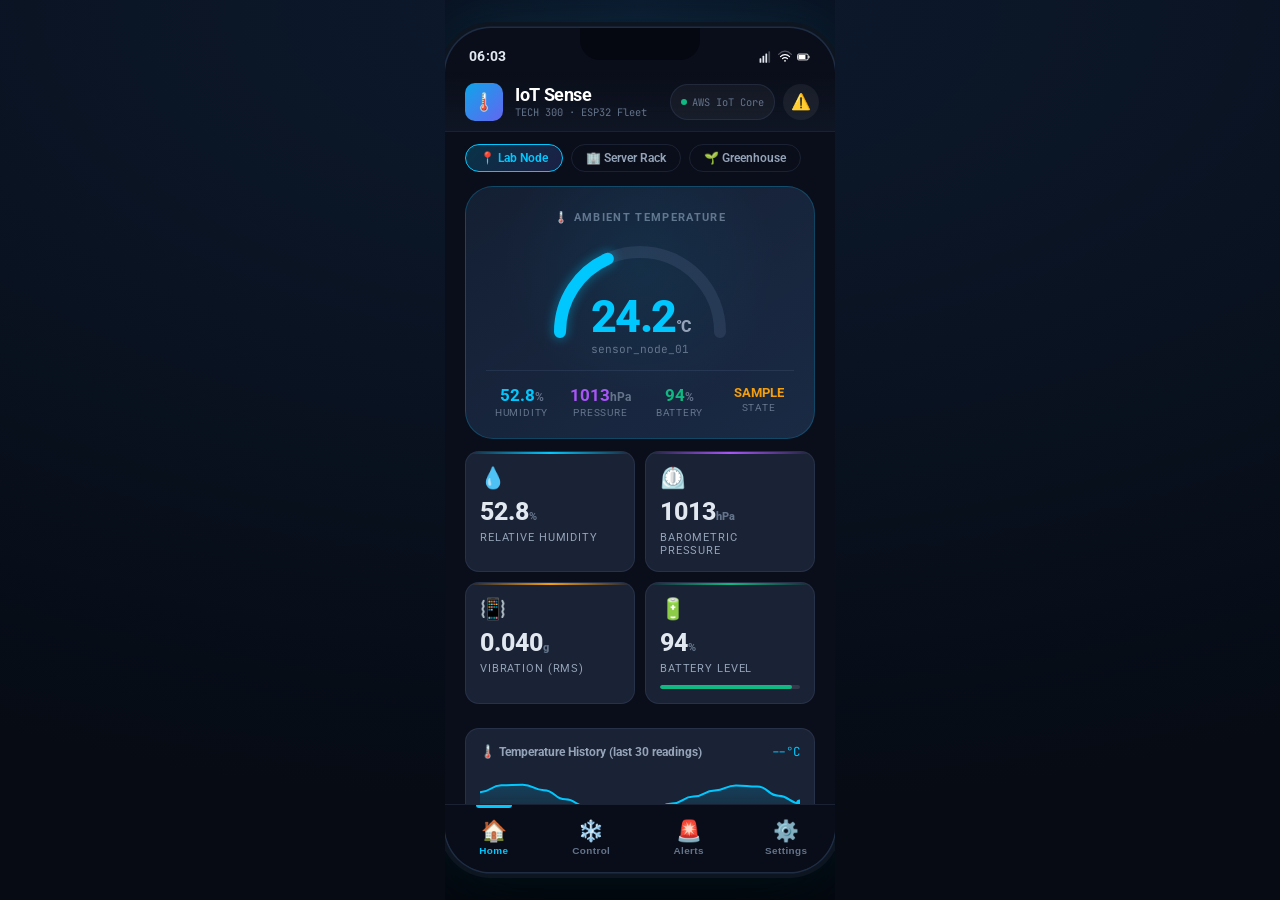
==== commit e064d84e: "Initial Release of End-to-End IoT Pipeline Demo" ====
--- a/app.html
+++ b/app.html
@@ -1256,7 +1256,7 @@
 
         <div class="section-hdr">Navigation</div>
         <div class="settings-section">
-          <div class="settings-row" onclick="window.location='index.html'">
+          <div class="settings-row" onclick="window.location='dashboard.html'">
             <div class="sr-left">
               <span class="sr-icon">🖥️</span>
               <div>
@@ -1266,11 +1266,11 @@
             </div>
             <div class="sr-right">›</div>
           </div>
-          <div class="settings-row" onclick="window.location='landing.html'">
+          <div class="settings-row" onclick="window.location='index.html'">
             <div class="sr-left">
               <span class="sr-icon">🏠</span>
               <div>
-                <div class="sr-label">Landing Page</div>
+                <div class="sr-label">Home Page</div>
                 <div class="sr-sub">TECH 300 IoT Demo home</div>
               </div>
             </div>
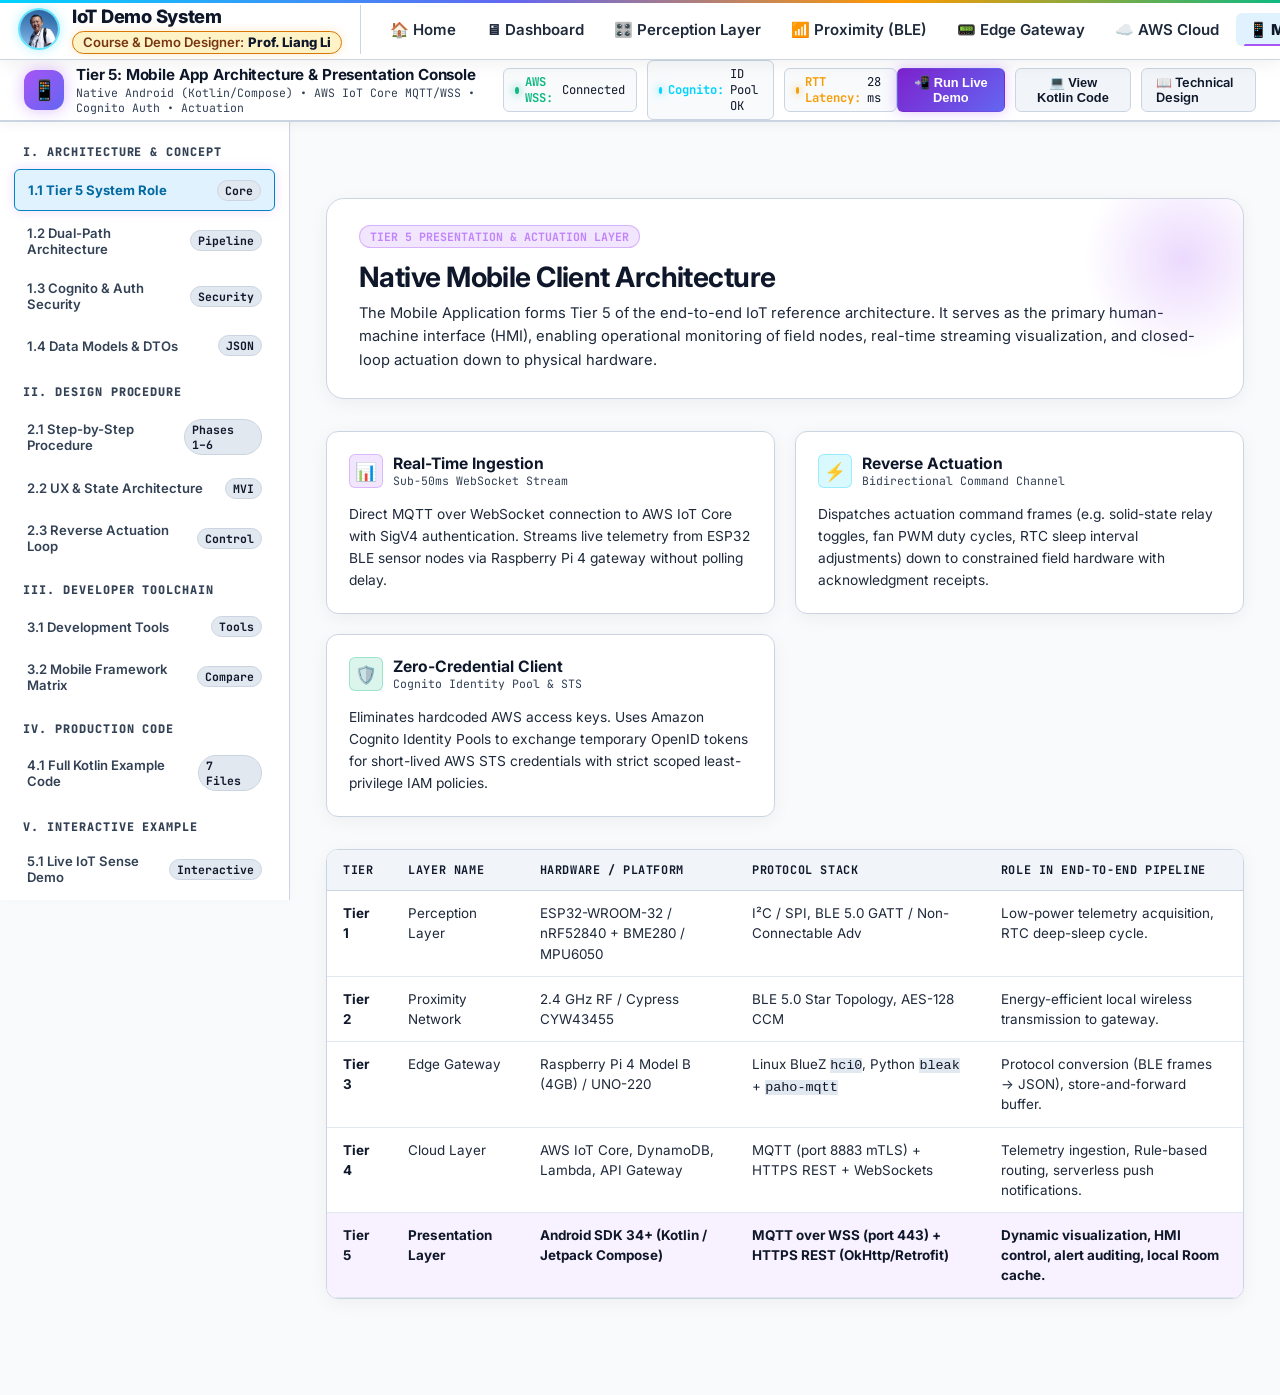
==== commit b450dddb: "feat: major UI upgrade and new proximity page - Redesigned nav-bar with enhanced styling and interac" ====
--- a/app.html
+++ b/app.html
@@ -2,1370 +2,3435 @@
 <html lang="en">
 <head>
   <meta charset="UTF-8">
-  <meta name="viewport" content="width=device-width, initial-scale=1.0, maximum-scale=1.0, user-scalable=no">
-  <title>IoT Sense — TECH 300 Mobile App</title>
-  <meta name="description" content="Android-style mobile app for TECH 300 IoT Demo. Live sensor monitoring and AC auto-control.">
+  <meta name="viewport" content="width=device-width, initial-scale=1.0">
+  <title>Tier 5: Mobile App Architecture & Presentation Console — IoT Demo System</title>
+  <meta name="description" content="Comprehensive engineering workbench, design procedure, developer toolchain, full Kotlin/Compose example code, and interactive live IoT Sense mobile demo for the IoT Demo System.">
+
   <link rel="preconnect" href="https://fonts.googleapis.com">
   <link rel="preconnect" href="https://fonts.gstatic.com" crossorigin>
-  <link href="https://fonts.googleapis.com/css2?family=Inter:wght@400;500;600;700;800&family=Roboto:wght@400;500;700&family=JetBrains+Mono:wght@400;500&display=swap" rel="stylesheet">
+  <link href="https://fonts.googleapis.com/css2?family=Inter:wght@400;500;600;700;800&family=JetBrains+Mono:wght@400;500;600;700&family=Roboto:wght@400;500;700&display=swap" rel="stylesheet">
+
+  <script>
+    (function(){
+      var t = localStorage.getItem('tech300-theme') || 'light';
+      document.documentElement.setAttribute('data-theme', t);
+    })();
+  </script>
+  <!-- Shared bus first so SimBus is available across tabs -->
+  <script src="js/sim-bus.js"></script>
+  <!-- Unified system navigation bar -->
+  <script src="js/nav-bar.js?v=2.3"></script>
 
   <style>
-    /* ── CSS Reset & Variables ─────────────────────────────────────────── */
+    /* ── CSS Reset & Color System ───────────────────────────────────────── */
     *, *::before, *::after { box-sizing: border-box; margin: 0; padding: 0; }
+    html { scroll-behavior: smooth; }
 
     :root {
-      --bg-deep:      #0a0e1a;
-      --bg-surface:   #111827;
-      --bg-card:      #1a2235;
-      --bg-elevated:  #1f2d44;
-      --border:       rgba(99,120,160,0.18);
-      --border-glow:  rgba(0,200,255,0.22);
-
-      --cyan:    #00c8ff;
-      --emerald: #10b981;
-      --rose:    #f43f5e;
-      --amber:   #f59e0b;
-      --purple:  #a855f7;
-      --indigo:  #6366f1;
-
-      --text-main: #e2e8f0;
-      --text-muted:#94a3b8;
-      --text-dim:  #64748b;
-
-      --font-body: 'Roboto', 'Inter', sans-serif;
-      --font-mono: 'JetBrains Mono', monospace;
-
-      --radius-sm: 8px;
-      --radius-md: 14px;
-      --radius-lg: 20px;
-      --radius-xl: 28px;
-
-      --phone-w: 390px;
-      --phone-h: 844px;
-      --status-h: 44px;
-      --appbar-h: 60px;
-      --bottomnav-h: 68px;
-      --content-h: calc(var(--phone-h) - var(--status-h) - var(--appbar-h) - var(--bottomnav-h));
-
-      --ac-on-color:  #06b6d4;
-      --ac-off-color: #475569;
-    }
-
-    html, body {
+      --bg-void:       #080e1a;
+      --bg-deep:       #0d1527;
+      --bg-surface:    #111c34;
+      --bg-card:       #162544;
+      --bg-card-alt:   #1c2e54;
+      --bg-code:       #0a1120;
+
+      --app-purple:    #a855f7;
+      --app-purple-l:  #c084fc;
+      --app-purple-d:  #7e22ce;
+      --app-indigo:    #6366f1;
+      --app-cyan:      #00d4ff;
+      --app-emerald:   #10b981;
+      --app-amber:     #f59e0b;
+      --app-rose:      #f43f5e;
+      --app-blue:      #38bdf8;
+
+      --border:        rgba(168, 85, 247, 0.22);
+      --border-subtle: rgba(255, 255, 255, 0.08);
+      --border-glow:   rgba(168, 85, 247, 0.38);
+
+      --text-main:     #f8fafc;
+      --text-muted:    #94a3b8;
+      --text-dim:      #64748b;
+
+      --font-sans:     'Inter', -apple-system, BlinkMacSystemFont, 'Segoe UI', Roboto, sans-serif;
+      --font-mono:     'JetBrains Mono', monospace;
+      --font-phone:    'Roboto', 'Inter', sans-serif;
+
+      --sidebar-w:     290px;
+      --topbar-h:      62px;
+      --radius-sm:     6px;
+      --radius-md:     12px;
+      --radius-lg:     18px;
+      --radius-xl:     26px;
+
+      /* Phone Mockup Dimensions */
+      --phone-w:       380px;
+      --phone-h:       800px;
+      --status-h:      40px;
+      --appbar-h:      58px;
+      --bottomnav-h:   64px;
+    }
+
+    body {
+      font-family: var(--font-sans);
+      background: var(--bg-void);
+      color: var(--text-main);
       min-height: 100vh;
-      background: radial-gradient(ellipse 120% 90% at 50% 0%, #0d1a2e 0%, #060b14 100%);
+      display: flex;
+      flex-direction: column;
+      overflow-x: hidden;
+    }
+
+    /* ── Tier 5 Sub-Header Top Bar ───────────────────────────────────────── */
+    .app-topbar {
+      height: var(--topbar-h);
+      background: rgba(13, 21, 39, 0.96);
+      backdrop-filter: blur(18px);
+      border-bottom: 2px solid var(--app-purple);
+      display: flex;
+      align-items: center;
+      justify-content: space-between;
+      padding: 0 24px;
+      position: fixed;
+      top: 48px; /* Below system nav-bar */
+      left: 0; right: 0;
+      z-index: 950;
+      box-shadow: 0 6px 24px rgba(0, 0, 0, 0.6);
+    }
+
+    .app-brand {
+      display: flex;
+      align-items: center;
+      gap: 12px;
+      text-decoration: none;
+      color: #fff;
+    }
+
+    .app-brand-icon {
+      width: 40px;
+      height: 40px;
+      border-radius: var(--radius-md);
+      background: linear-gradient(135deg, #a855f7 0%, #6366f1 100%);
       display: flex;
       align-items: center;
       justify-content: center;
-      font-family: var(--font-body);
+      font-size: 1.25rem;
+      box-shadow: 0 0 16px rgba(168, 85, 247, 0.4);
+      flex-shrink: 0;
+    }
+
+    .app-brand-title {
+      font-size: 0.95rem;
+      font-weight: 700;
+      letter-spacing: -0.01em;
+      color: #fff;
+      display: flex;
+      align-items: center;
+      gap: 8px;
+    }
+
+    .app-brand-sub {
+      font-size: 0.72rem;
+      color: var(--text-muted);
+      font-family: var(--font-mono);
+      margin-top: 1px;
+    }
+
+    .app-quick-stats {
+      display: flex;
+      align-items: center;
+      gap: 10px;
+    }
+
+    .stat-pill {
+      background: rgba(255, 255, 255, 0.04);
+      border: 1px solid var(--border-subtle);
+      border-radius: var(--radius-sm);
+      padding: 5px 11px;
+      font-size: 0.76rem;
+      font-family: var(--font-mono);
+      display: flex;
+      align-items: center;
+      gap: 6px;
+    }
+
+    .status-dot {
+      width: 7px;
+      height: 7px;
+      border-radius: 50%;
+      background: var(--app-purple);
+      box-shadow: 0 0 8px var(--app-purple);
+      animation: pulse-dot 1.8s infinite;
+    }
+    .status-dot.emerald { background: var(--app-emerald); box-shadow: 0 0 8px var(--app-emerald); }
+    .status-dot.cyan    { background: var(--app-cyan); box-shadow: 0 0 8px var(--app-cyan); }
+    .status-dot.amber   { background: var(--app-amber); box-shadow: 0 0 8px var(--app-amber); }
+
+    @keyframes pulse-dot {
+      0%, 100% { opacity: 1; transform: scale(1); }
+      50% { opacity: 0.4; transform: scale(0.85); }
+    }
+
+    .topbar-actions {
+      display: flex;
+      align-items: center;
+      gap: 10px;
+    }
+
+    .btn-action {
+      display: inline-flex;
+      align-items: center;
+      gap: 6px;
+      padding: 6px 14px;
+      border-radius: var(--radius-sm);
+      font-size: 0.8rem;
+      font-weight: 600;
+      cursor: pointer;
+      text-decoration: none;
+      transition: all 0.2s ease;
+      border: 1px solid transparent;
+    }
+    .btn-action.primary {
+      background: linear-gradient(135deg, var(--app-purple), var(--app-indigo));
+      color: #fff;
+      box-shadow: 0 0 14px rgba(168, 85, 247, 0.35);
+    }
+    .btn-action.primary:hover {
+      box-shadow: 0 0 20px rgba(168, 85, 247, 0.6);
+      transform: translateY(-1px);
+    }
+    .btn-action.secondary {
+      background: rgba(255, 255, 255, 0.05);
+      border-color: var(--border-subtle);
       color: var(--text-main);
-      overflow-x: hidden;
-    }
-
-    /* ── Phone Shell (desktop wrapper) ────────────────────────────────── */
+    }
+    .btn-action.secondary:hover {
+      background: rgba(255, 255, 255, 0.1);
+      border-color: var(--app-purple);
+    }
+
+    /* ── Main Layout & Sidebar ───────────────────────────────────────────── */
+    .app-layout {
+      display: flex;
+      margin-top: calc(48px + var(--topbar-h));
+      min-height: calc(100vh - 48px - var(--topbar-h));
+    }
+
+    .app-sidebar {
+      width: var(--sidebar-w);
+      background: var(--bg-deep);
+      border-right: 1px solid var(--border-subtle);
+      position: fixed;
+      top: calc(48px + var(--topbar-h));
+      bottom: 0;
+      overflow-y: auto;
+      padding: 1.25rem 0.85rem;
+      display: flex;
+      flex-direction: column;
+      gap: 4px;
+      z-index: 100;
+    }
+    .app-sidebar::-webkit-scrollbar { width: 4px; }
+    .app-sidebar::-webkit-scrollbar-thumb { background: rgba(255,255,255,0.12); border-radius: 4px; }
+
+    .nav-section-hdr {
+      font-size: 0.65rem;
+      font-weight: 700;
+      color: var(--text-dim);
+      font-family: var(--font-mono);
+      letter-spacing: 0.09em;
+      text-transform: uppercase;
+      padding: 0.9rem 0.6rem 0.3rem;
+    }
+
+    .nav-item {
+      display: flex;
+      align-items: center;
+      justify-content: space-between;
+      padding: 0.6rem 0.85rem;
+      border-radius: var(--radius-sm);
+      font-size: 0.82rem;
+      font-weight: 600;
+      color: var(--text-muted);
+      cursor: pointer;
+      transition: all 0.15s ease;
+      text-decoration: none;
+      user-select: none;
+    }
+    .nav-item:hover {
+      background: rgba(168, 85, 247, 0.1);
+      color: #fff;
+    }
+    .nav-item.active {
+      background: linear-gradient(135deg, rgba(168, 85, 247, 0.22) 0%, rgba(99, 102, 241, 0.2) 100%);
+      border: 1px solid rgba(168, 85, 247, 0.45);
+      color: #fff;
+      box-shadow: 0 0 12px rgba(168, 85, 247, 0.2);
+    }
+    .nav-badge {
+      font-size: 0.65rem;
+      padding: 2px 7px;
+      border-radius: 999px;
+      font-family: var(--font-mono);
+      background: rgba(255, 255, 255, 0.06);
+      color: var(--text-dim);
+    }
+    .nav-item.active .nav-badge {
+      background: rgba(168, 85, 247, 0.3);
+      color: #e9d5ff;
+    }
+
+    /* ── Content Area & Tab Panels ───────────────────────────────────────── */
+    .app-main {
+      margin-left: var(--sidebar-w);
+      flex: 1;
+      padding: 1.75rem 2.25rem 4rem;
+      max-width: 1460px;
+    }
+
+    .tab-panel {
+      display: none;
+      animation: fadeIn 0.25s ease forwards;
+    }
+    .tab-panel.active {
+      display: block;
+    }
+    @keyframes fadeIn {
+      from { opacity: 0; transform: translateY(6px); }
+      to   { opacity: 1; transform: translateY(0); }
+    }
+
+    /* ── Hero Banners ────────────────────────────────────────────────────── */
+    .page-hero {
+      background: linear-gradient(135deg, rgba(22, 37, 68, 0.85) 0%, rgba(28, 46, 84, 0.6) 100%);
+      border: 1px solid var(--border);
+      border-radius: var(--radius-lg);
+      padding: 1.6rem 2rem;
+      margin-bottom: 2rem;
+      box-shadow: 0 8px 32px rgba(0, 0, 0, 0.5);
+      position: relative;
+      overflow: hidden;
+    }
+    .page-hero::after {
+      content: '';
+      position: absolute;
+      top: -40px; right: -40px;
+      width: 200px; height: 200px;
+      background: radial-gradient(circle, rgba(168, 85, 247, 0.22) 0%, transparent 70%);
+      pointer-events: none;
+    }
+    .page-hero-tag {
+      display: inline-flex;
+      align-items: center;
+      gap: 6px;
+      padding: 3px 10px;
+      border-radius: 999px;
+      background: rgba(168, 85, 247, 0.15);
+      border: 1px solid rgba(168, 85, 247, 0.35);
+      color: var(--app-purple-l);
+      font-size: 0.72rem;
+      font-family: var(--font-mono);
+      font-weight: 700;
+      margin-bottom: 0.75rem;
+    }
+    .page-hero h1 {
+      font-size: 1.75rem;
+      font-weight: 800;
+      color: #fff;
+      margin-bottom: 0.5rem;
+      letter-spacing: -0.02em;
+    }
+    .page-hero p {
+      color: var(--text-muted);
+      font-size: 0.92rem;
+      line-height: 1.6;
+      max-width: 950px;
+    }
+
+    /* ── Content Cards & Grid Systems ────────────────────────────────────── */
+    .card-grid-2 {
+      display: grid;
+      grid-template-columns: repeat(auto-fit, minmax(420px, 1fr));
+      gap: 1.5rem;
+      margin-bottom: 2rem;
+    }
+    .card-grid-3 {
+      display: grid;
+      grid-template-columns: repeat(auto-fit, minmax(320px, 1fr));
+      gap: 1.25rem;
+      margin-bottom: 2rem;
+    }
+    .card-grid-4 {
+      display: grid;
+      grid-template-columns: repeat(auto-fit, minmax(240px, 1fr));
+      gap: 1.25rem;
+      margin-bottom: 2rem;
+    }
+
+    .info-card {
+      background: var(--bg-card);
+      border: 1px solid var(--border-subtle);
+      border-radius: var(--radius-md);
+      padding: 1.4rem;
+      position: relative;
+      transition: transform 0.2s, border-color 0.2s, box-shadow 0.2s;
+    }
+    .info-card:hover {
+      border-color: var(--border);
+      box-shadow: 0 8px 24px rgba(0, 0, 0, 0.35);
+    }
+    .info-card-header {
+      display: flex;
+      align-items: center;
+      gap: 10px;
+      margin-bottom: 0.9rem;
+    }
+    .info-card-icon {
+      width: 34px; height: 34px;
+      border-radius: var(--radius-sm);
+      display: flex; align-items: center; justify-content: center;
+      font-size: 1.1rem;
+      flex-shrink: 0;
+    }
+    .info-card-icon.purple { background: rgba(168, 85, 247, 0.15); border: 1px solid rgba(168, 85, 247, 0.3); color: var(--app-purple-l); }
+    .info-card-icon.cyan   { background: rgba(0, 212, 255, 0.15); border: 1px solid rgba(0, 212, 255, 0.3); color: var(--app-cyan); }
+    .info-card-icon.emerald{ background: rgba(16, 185, 129, 0.15); border: 1px solid rgba(16, 185, 129, 0.3); color: var(--app-emerald); }
+    .info-card-icon.amber  { background: rgba(245, 158, 11, 0.15); border: 1px solid rgba(245, 158, 11, 0.3); color: var(--app-amber); }
+    .info-card-icon.rose   { background: rgba(244, 63, 94, 0.15); border: 1px solid rgba(244, 63, 94, 0.3); color: var(--app-rose); }
+
+    .info-card-title {
+      font-size: 0.98rem;
+      font-weight: 700;
+      color: #fff;
+    }
+    .info-card-sub {
+      font-size: 0.72rem;
+      color: var(--text-dim);
+      font-family: var(--font-mono);
+    }
+    .info-card p {
+      font-size: 0.86rem;
+      color: var(--text-muted);
+      line-height: 1.6;
+    }
+
+    /* ── Comparison Tables ───────────────────────────────────────────────── */
+    .table-container {
+      background: var(--bg-card);
+      border: 1px solid var(--border-subtle);
+      border-radius: var(--radius-md);
+      overflow-x: auto;
+      margin-bottom: 2rem;
+    }
+    .custom-table {
+      width: 100%;
+      border-collapse: collapse;
+      font-size: 0.84rem;
+      text-align: left;
+    }
+    .custom-table th {
+      background: rgba(13, 21, 39, 0.95);
+      color: var(--text-muted);
+      font-weight: 700;
+      font-family: var(--font-mono);
+      font-size: 0.74rem;
+      letter-spacing: 0.05em;
+      text-transform: uppercase;
+      padding: 12px 16px;
+      border-bottom: 1px solid var(--border-subtle);
+    }
+    .custom-table td {
+      padding: 12px 16px;
+      border-bottom: 1px solid rgba(255, 255, 255, 0.04);
+      color: var(--text-main);
+      vertical-align: top;
+      line-height: 1.5;
+    }
+    .custom-table tr:hover td {
+      background: rgba(168, 85, 247, 0.04);
+    }
+    .badge-pill {
+      display: inline-block;
+      padding: 2px 8px;
+      border-radius: 999px;
+      font-size: 0.7rem;
+      font-family: var(--font-mono);
+      font-weight: 600;
+    }
+    .badge-pill.green  { background: rgba(16, 185, 129, 0.15); color: #34d399; border: 1px solid rgba(16, 185, 129, 0.3); }
+    .badge-pill.purple { background: rgba(168, 85, 247, 0.15); color: #c084fc; border: 1px solid rgba(168, 85, 247, 0.3); }
+    .badge-pill.amber  { background: rgba(245, 158, 11, 0.15); color: #fbbf24; border: 1px solid rgba(245, 158, 11, 0.3); }
+    .badge-pill.cyan   { background: rgba(0, 212, 255, 0.15); color: #38bdf8; border: 1px solid rgba(0, 212, 255, 0.3); }
+
+    /* ── Step-by-Step Procedure Timeline ─────────────────────────────────── */
+    .procedure-timeline {
+      position: relative;
+      padding-left: 28px;
+      margin-bottom: 2rem;
+    }
+    .procedure-timeline::before {
+      content: '';
+      position: absolute;
+      top: 10px; bottom: 10px; left: 11px;
+      width: 2px;
+      background: linear-gradient(180deg, var(--app-purple) 0%, var(--app-indigo) 50%, var(--app-cyan) 100%);
+    }
+    .procedure-step {
+      position: relative;
+      margin-bottom: 2rem;
+    }
+    .procedure-node {
+      position: absolute;
+      left: -28px; top: 0;
+      width: 24px; height: 24px;
+      border-radius: 50%;
+      background: var(--bg-deep);
+      border: 2px solid var(--app-purple);
+      box-shadow: 0 0 10px var(--app-purple);
+      display: flex; align-items: center; justify-content: center;
+      font-size: 0.68rem;
+      font-family: var(--font-mono);
+      font-weight: 700;
+      color: #fff;
+    }
+    .step-card {
+      background: var(--bg-card);
+      border: 1px solid var(--border-subtle);
+      border-radius: var(--radius-md);
+      padding: 1.4rem;
+      transition: border-color 0.2s;
+    }
+    .step-card:hover {
+      border-color: var(--border);
+    }
+    .step-header {
+      display: flex;
+      align-items: center;
+      justify-content: space-between;
+      margin-bottom: 0.75rem;
+    }
+    .step-title-group h3 {
+      font-size: 1.05rem;
+      font-weight: 700;
+      color: #fff;
+    }
+    .step-phase-badge {
+      font-size: 0.7rem;
+      font-family: var(--font-mono);
+      color: var(--app-purple-l);
+      text-transform: uppercase;
+      letter-spacing: 0.08em;
+    }
+    .step-list {
+      list-style: none;
+      margin-top: 0.75rem;
+      display: flex;
+      flex-direction: column;
+      gap: 8px;
+    }
+    .step-list li {
+      position: relative;
+      padding-left: 20px;
+      font-size: 0.86rem;
+      color: var(--text-muted);
+      line-height: 1.5;
+    }
+    .step-list li::before {
+      content: '▹';
+      position: absolute;
+      left: 0;
+      color: var(--app-purple-l);
+      font-weight: 700;
+    }
+
+    /* ── Code Studio (Multi-File Code Viewer) ─────────────────────────────── */
+    .code-studio {
+      background: var(--bg-code);
+      border: 1px solid var(--border);
+      border-radius: var(--radius-md);
+      overflow: hidden;
+      margin-bottom: 2rem;
+      box-shadow: 0 10px 30px rgba(0, 0, 0, 0.6);
+    }
+    .code-studio-bar {
+      background: rgba(13, 21, 39, 0.98);
+      border-bottom: 1px solid var(--border-subtle);
+      display: flex;
+      align-items: center;
+      justify-content: space-between;
+      padding: 0 12px;
+      overflow-x: auto;
+    }
+    .code-tabs {
+      display: flex;
+      gap: 2px;
+    }
+    .code-tab {
+      padding: 10px 14px;
+      font-size: 0.78rem;
+      font-family: var(--font-mono);
+      color: var(--text-dim);
+      cursor: pointer;
+      border-bottom: 2px solid transparent;
+      display: flex;
+      align-items: center;
+      gap: 6px;
+      transition: all 0.15s;
+      white-space: nowrap;
+    }
+    .code-tab:hover {
+      color: var(--text-main);
+      background: rgba(255, 255, 255, 0.03);
+    }
+    .code-tab.active {
+      color: #fff;
+      border-bottom-color: var(--app-purple);
+      background: rgba(168, 85, 247, 0.08);
+      font-weight: 600;
+    }
+    .code-actions {
+      display: flex;
+      align-items: center;
+      gap: 8px;
+    }
+    .btn-copy-code {
+      background: rgba(255, 255, 255, 0.05);
+      border: 1px solid var(--border-subtle);
+      border-radius: 4px;
+      color: var(--text-muted);
+      font-size: 0.72rem;
+      font-family: var(--font-mono);
+      padding: 4px 9px;
+      cursor: pointer;
+      display: flex;
+      align-items: center;
+      gap: 5px;
+      transition: all 0.15s;
+    }
+    .btn-copy-code:hover {
+      background: var(--app-purple);
+      color: #fff;
+      border-color: var(--app-purple);
+    }
+
+    .code-block-wrap {
+      position: relative;
+      max-height: 520px;
+      overflow-y: auto;
+      padding: 16px;
+      font-family: var(--font-mono);
+      font-size: 0.82rem;
+      line-height: 1.6;
+      background: #060b14;
+    }
+    .code-file-panel {
+      display: none;
+    }
+    .code-file-panel.active {
+      display: block;
+    }
+    .code-file-panel pre {
+      margin: 0;
+      white-space: pre;
+    }
+
+    /* ── Live IoT Sense Interactive Dual View ────────────────────────────── */
+    .demo-workbench-wrap {
+      display: grid;
+      grid-template-columns: var(--phone-w) 1fr;
+      gap: 2.5rem;
+      align-items: start;
+      margin-bottom: 2rem;
+    }
+    @media (max-width: 1100px) {
+      .demo-workbench-wrap {
+        grid-template-columns: 1fr;
+        justify-items: center;
+      }
+    }
+
+    /* ── Realistic Phone Chassis Mockup ──────────────────────────────────── */
     .phone-shell {
       width: var(--phone-w);
       height: var(--phone-h);
-      background: var(--bg-deep);
-      border-radius: 46px;
+      background: #080c16;
+      border-radius: 44px;
       overflow: hidden;
       position: relative;
       box-shadow:
-        0 0 0 1.5px #1e2d44,
-        0 0 0 6px #0d1520,
-        0 0 60px rgba(0,200,255,0.12),
-        0 40px 80px rgba(0,0,0,0.8);
+        0 0 0 2px #263554,
+        0 0 0 7px #0b1220,
+        0 0 50px rgba(168, 85, 247, 0.25),
+        0 35px 70px rgba(0, 0, 0, 0.85);
       display: flex;
       flex-direction: column;
-    }
-
-    /* Notch */
-    .phone-shell::before {
-      content: '';
+      user-select: none;
+      transition: transform 0.3s ease;
+    }
+
+    /* Dynamic Island / Notch */
+    .phone-notch {
       position: absolute;
-      top: 0; left: 50%;
+      top: 9px; left: 50%;
       transform: translateX(-50%);
-      width: 120px;
-      height: 32px;
-      background: #050810;
-      border-radius: 0 0 20px 20px;
+      width: 105px;
+      height: 24px;
+      background: #000;
+      border-radius: 20px;
       z-index: 100;
-    }
-
-    /* Side button accents */
-    .phone-shell::after {
-      content: '';
-      position: absolute;
-      right: -3px; top: 140px;
-      width: 3px; height: 70px;
-      background: linear-gradient(180deg, #1a2235, #0d1520);
-      border-radius: 0 2px 2px 0;
-    }
-
-    /* ── Android Status Bar ────────────────────────────────────────────── */
+      display: flex;
+      align-items: center;
+      justify-content: space-between;
+      padding: 0 9px;
+    }
+    .notch-camera {
+      width: 10px; height: 10px;
+      border-radius: 50%;
+      background: #111a28;
+      border: 1px solid #1e293b;
+    }
+    .notch-sensor {
+      width: 7px; height: 7px;
+      border-radius: 50%;
+      background: #0f172a;
+    }
+
+    /* Android Status Bar */
     .status-bar {
       height: var(--status-h);
-      padding: 0 24px;
+      padding: 0 20px;
       display: flex;
       align-items: flex-end;
       justify-content: space-between;
-      padding-bottom: 8px;
-      font-size: 0.72rem;
+      padding-bottom: 5px;
+      font-size: 0.74rem;
       font-weight: 600;
-      color: var(--text-main);
+      color: #e2e8f0;
       background: transparent;
       z-index: 50;
       flex-shrink: 0;
     }
-
-    .status-time { font-size: 0.85rem; font-weight: 700; letter-spacing: 0.02em; }
-    .status-icons { display: flex; gap: 5px; align-items: center; }
-    .status-icons svg { width: 14px; height: 14px; fill: var(--text-main); }
-
-    /* ── App Bar / Toolbar ─────────────────────────────────────────────── */
+    .status-time { font-family: var(--font-phone); font-weight: 700; letter-spacing: 0.02em; }
+    .status-icons { display: flex; gap: 6px; align-items: center; }
+
+    /* App Bar / Toolbar */
     .app-bar {
       height: var(--appbar-h);
-      padding: 0 16px 0 20px;
+      padding: 0 16px;
       display: flex;
       align-items: center;
       justify-content: space-between;
       flex-shrink: 0;
-      background: linear-gradient(180deg, rgba(10,14,26,0.95), rgba(17,24,39,0.8));
+      background: linear-gradient(180deg, rgba(13, 21, 39, 0.95), rgba(17, 28, 52, 0.85));
       backdrop-filter: blur(12px);
-      border-bottom: 1px solid var(--border);
-    }
-
+      border-bottom: 1px solid var(--border-subtle);
+    }
     .app-bar-left {
       display: flex;
       align-items: center;
-      gap: 12px;
-    }
-
+      gap: 10px;
+    }
     .app-icon {
-      width: 38px; height: 38px;
-      background: linear-gradient(135deg, #0ea5e9, #6366f1);
-      border-radius: 10px;
+      width: 34px; height: 34px;
+      background: linear-gradient(135deg, #a855f7, #6366f1);
+      border-radius: 9px;
       display: flex; align-items: center; justify-content: center;
-      font-size: 1.1rem;
-    }
-
-    .app-title {
-      font-size: 1.15rem;
+      font-size: 1rem;
+      box-shadow: 0 0 10px rgba(168,85,247,0.3);
+    }
+    .app-title-text {
+      font-size: 1.05rem;
       font-weight: 700;
-      letter-spacing: -0.02em;
       color: #fff;
-    }
-    .app-subtitle {
+      line-height: 1.1;
+    }
+    .app-subtitle-text {
       font-size: 0.65rem;
       color: var(--text-dim);
       font-family: var(--font-mono);
     }
-
-    .app-bar-actions { display: flex; gap: 8px; }
-    .icon-btn {
-      width: 36px; height: 36px;
+    .app-bar-actions { display: flex; gap: 6px; }
+    .app-bar-btn {
+      width: 32px; height: 32px;
       border-radius: 50%;
-      background: rgba(255,255,255,0.06);
+      background: rgba(255, 255, 255, 0.06);
       border: none;
       display: flex; align-items: center; justify-content: center;
       cursor: pointer;
-      font-size: 1rem;
+      font-size: 0.9rem;
+      color: var(--text-main);
       transition: background 0.15s;
-      color: var(--text-main);
-    }
-    .icon-btn:active { background: rgba(255,255,255,0.14); }
-
-    /* ── Content Area (scrollable) ─────────────────────────────────────── */
-    .content-area {
+    }
+    .app-bar-btn:hover { background: rgba(255, 255, 255, 0.14); }
+
+    /* Scrollable Phone Content Area */
+    .phone-content {
       flex: 1;
       overflow-y: auto;
       overflow-x: hidden;
       scroll-behavior: smooth;
-      -webkit-overflow-scrolling: touch;
-    }
-    .content-area::-webkit-scrollbar { display: none; }
-
-    /* ── Pages (slide transition) ──────────────────────────────────────── */
-    .page {
+      background: #090e1a;
+      display: flex;
+      flex-direction: column;
+    }
+    .phone-content::-webkit-scrollbar { display: none; }
+
+    /* Mobile Views (Home, Control, Alerts, Settings) */
+    .m-page {
       display: none;
       flex-direction: column;
-      gap: 0;
-      min-height: 100%;
-      padding: 0 0 20px;
-      animation: fadeSlideIn 0.28s cubic-bezier(0.4,0,0.2,1);
-    }
-    .page.active { display: flex; }
-
-    @keyframes fadeSlideIn {
-      from { opacity: 0; transform: translateX(20px); }
-      to   { opacity: 1; transform: translateX(0); }
-    }
-
-    /* ── Section header inside pages ──────────────────────────────────── */
-    .section-hdr {
-      padding: 16px 20px 8px;
-      font-size: 0.7rem;
+      padding: 0 0 18px;
+      animation: phoneFadeIn 0.22s cubic-bezier(0.4, 0, 0.2, 1);
+    }
+    .m-page.active { display: flex; }
+    @keyframes phoneFadeIn {
+      from { opacity: 0; transform: translateY(8px); }
+      to   { opacity: 1; transform: translateY(0); }
+    }
+
+    .m-section-hdr {
+      padding: 12px 18px 6px;
+      font-size: 0.68rem;
       font-weight: 700;
-      letter-spacing: 0.12em;
+      letter-spacing: 0.1em;
       color: var(--text-dim);
       text-transform: uppercase;
-    }
-
-    /* ── Node Selector Chip Row ────────────────────────────────────────── */
-    .node-chips {
-      display: flex;
-      gap: 8px;
-      padding: 12px 20px 4px;
+      font-family: var(--font-mono);
+    }
+
+    /* Node Chips inside Phone */
+    .m-node-chips {
+      display: flex;
+      gap: 7px;
+      padding: 10px 18px 4px;
       overflow-x: auto;
     }
-    .node-chips::-webkit-scrollbar { display: none; }
-
-    .node-chip {
+    .m-node-chips::-webkit-scrollbar { display: none; }
+    .m-chip {
       flex-shrink: 0;
-      padding: 6px 14px;
-      border-radius: 20px;
-      font-size: 0.75rem;
+      padding: 5px 12px;
+      border-radius: 18px;
+      font-size: 0.72rem;
       font-weight: 600;
       cursor: pointer;
-      transition: all 0.2s;
-      border: 1.5px solid var(--border);
-      background: transparent;
+      transition: all 0.15s;
+      border: 1px solid var(--border-subtle);
+      background: rgba(255, 255, 255, 0.03);
       color: var(--text-muted);
     }
-    .node-chip.active {
-      background: linear-gradient(135deg, rgba(0,200,255,0.2), rgba(99,102,241,0.2));
-      border-color: var(--cyan);
-      color: var(--cyan);
-    }
-
-    /* ── Big Temperature Gauge ─────────────────────────────────────────── */
-    .gauge-section {
-      padding: 10px 20px 0;
-    }
-
-    .gauge-card {
-      background: linear-gradient(145deg, #141f33, #1a2a44);
-      border: 1px solid var(--border-glow);
-      border-radius: var(--radius-xl);
-      padding: 24px 20px 20px;
+    .m-chip.active {
+      background: linear-gradient(135deg, rgba(168, 85, 247, 0.25), rgba(99, 102, 241, 0.25));
+      border-color: var(--app-purple);
+      color: #e9d5ff;
+      box-shadow: 0 0 10px rgba(168, 85, 247, 0.25);
+    }
+
+    /* Temperature Gauge Card */
+    .m-gauge-card {
+      margin: 8px 18px 12px;
+      background: linear-gradient(145deg, #121d33, #182846);
+      border: 1px solid rgba(168, 85, 247, 0.28);
+      border-radius: var(--radius-lg);
+      padding: 18px 16px 14px;
       display: flex;
       flex-direction: column;
       align-items: center;
       position: relative;
-      overflow: hidden;
-    }
-
-    .gauge-card::before {
-      content: '';
-      position: absolute;
-      top: -60px; left: 50%;
-      transform: translateX(-50%);
-      width: 280px; height: 280px;
-      background: radial-gradient(circle, rgba(0,200,255,0.07) 0%, transparent 70%);
-      pointer-events: none;
-    }
-
-    .gauge-label {
-      font-size: 0.7rem;
+      box-shadow: 0 6px 20px rgba(0, 0, 0, 0.4);
+    }
+    .m-gauge-label {
+      font-size: 0.68rem;
       font-weight: 700;
-      letter-spacing: 0.12em;
+      letter-spacing: 0.1em;
       color: var(--text-dim);
       text-transform: uppercase;
-      margin-bottom: 8px;
-    }
-
-    /* SVG Radial Gauge */
-    .gauge-svg-wrap { position: relative; width: 200px; height: 120px; }
-    .gauge-svg {
-      width: 200px;
+      margin-bottom: 6px;
+    }
+    .m-gauge-svg-wrap {
+      position: relative;
+      width: 190px;
+      height: 110px;
+    }
+    .m-gauge-svg {
+      width: 190px;
       overflow: visible;
     }
-    .gauge-track {
+    .m-gauge-track {
       fill: none;
-      stroke: rgba(99,120,160,0.2);
-      stroke-width: 12;
+      stroke: rgba(255, 255, 255, 0.08);
+      stroke-width: 11;
       stroke-linecap: round;
     }
-    .gauge-fill {
+    .m-gauge-fill {
       fill: none;
-      stroke-width: 12;
+      stroke-width: 11;
       stroke-linecap: round;
-      transition: stroke-dashoffset 0.6s cubic-bezier(0.4,0,0.2,1), stroke 0.4s ease;
-    }
-    .gauge-glow {
+      transition: stroke-dasharray 0.5s ease, stroke 0.3s ease;
+    }
+    .m-gauge-glow {
       fill: none;
-      stroke-width: 18;
+      stroke-width: 16;
       stroke-linecap: round;
-      opacity: 0.25;
+      opacity: 0.3;
       filter: blur(4px);
-      transition: stroke-dashoffset 0.6s cubic-bezier(0.4,0,0.2,1), stroke 0.4s ease;
-    }
-
-    .gauge-value-box {
+      transition: stroke-dasharray 0.5s ease, stroke 0.3s ease;
+    }
+    .m-gauge-center {
       position: absolute;
-      bottom: -4px;
+      bottom: -6px;
       left: 50%;
       transform: translateX(-50%);
       text-align: center;
     }
-    .gauge-val {
-      font-size: 2.8rem;
+    .m-gauge-val {
+      font-size: 2.6rem;
       font-weight: 800;
       line-height: 1;
       letter-spacing: -0.03em;
       color: #fff;
-      transition: color 0.4s;
-    }
-    .gauge-unit { font-size: 1rem; color: var(--text-muted); }
-    .gauge-sublabel {
-      font-size: 0.7rem;
+    }
+    .m-gauge-unit { font-size: 0.95rem; color: var(--text-muted); font-weight: 500; }
+    .m-gauge-node-tag {
+      font-size: 0.65rem;
       color: var(--text-dim);
       font-family: var(--font-mono);
       margin-top: 2px;
     }
 
-    /* Gauge status strip */
-    .gauge-strip {
+    .m-gauge-strip {
       display: flex;
       justify-content: space-between;
       width: 100%;
-      margin-top: 18px;
-      padding-top: 14px;
-      border-top: 1px solid var(--border);
-      gap: 8px;
-    }
-    .gs-item { text-align: center; flex: 1; }
-    .gs-val { font-size: 1.05rem; font-weight: 700; }
-    .gs-lbl { font-size: 0.62rem; color: var(--text-dim); margin-top: 2px; text-transform: uppercase; letter-spacing: 0.08em; }
-
-    /* ── Sensor Metric Cards Grid ──────────────────────────────────────── */
-    .metric-grid {
+      margin-top: 14px;
+      padding-top: 10px;
+      border-top: 1px solid rgba(255, 255, 255, 0.06);
+    }
+    .m-gs-item { text-align: center; flex: 1; }
+    .m-gs-val { font-size: 0.95rem; font-weight: 700; color: #fff; }
+    .m-gs-lbl { font-size: 0.6rem; color: var(--text-dim); text-transform: uppercase; margin-top: 2px; letter-spacing: 0.06em; }
+
+    /* Metric Grid inside Phone */
+    .m-grid {
       display: grid;
       grid-template-columns: 1fr 1fr;
       gap: 10px;
-      padding: 12px 20px;
-    }
-
-    .metric-card {
-      background: var(--bg-card);
-      border: 1px solid var(--border);
+      padding: 0 18px 12px;
+    }
+    .m-card {
+      background: #131f38;
+      border: 1px solid var(--border-subtle);
+      border-radius: var(--radius-md);
+      padding: 12px;
+      display: flex;
+      flex-direction: column;
+      gap: 2px;
+      position: relative;
+    }
+    .m-card::before {
+      content: '';
+      position: absolute;
+      top: 0; left: 0; right: 0; height: 2px;
+      border-radius: 2px 2px 0 0;
+    }
+    .m-card.purple::before { background: var(--app-purple); }
+    .m-card.cyan::before   { background: var(--app-cyan); }
+    .m-card.emerald::before{ background: var(--app-emerald); }
+    .m-card.amber::before  { background: var(--app-amber); }
+
+    .m-card-icon { font-size: 1.1rem; }
+    .m-card-val {
+      font-size: 1.35rem;
+      font-weight: 800;
+      color: #fff;
+      line-height: 1.1;
+      margin-top: 4px;
+    }
+    .m-card-unit { font-size: 0.68rem; color: var(--text-dim); font-weight: 500; }
+    .m-card-lbl { font-size: 0.64rem; color: var(--text-muted); text-transform: uppercase; letter-spacing: 0.06em; margin-top: 2px; }
+
+    /* Phone Sparkline Section */
+    .m-sparkline-card {
+      margin: 0 18px 14px;
+      background: #131f38;
+      border: 1px solid var(--border-subtle);
+      border-radius: var(--radius-md);
+      padding: 12px 14px;
+    }
+    .m-sparkline-hdr {
+      display: flex;
+      align-items: center;
+      justify-content: space-between;
+      margin-bottom: 6px;
+    }
+    .m-sparkline-title { font-size: 0.72rem; font-weight: 700; color: var(--text-muted); text-transform: uppercase; }
+    .m-sparkline-val { font-size: 0.78rem; font-family: var(--font-mono); font-weight: 700; color: var(--app-cyan); }
+    .m-canvas-wrap {
+      width: 100%;
+      height: 48px;
+    }
+
+    /* AC Control Panel inside Phone */
+    .m-ac-panel {
+      margin: 8px 18px;
+      background: linear-gradient(145deg, #121e36, #162645);
+      border: 1px solid rgba(0, 212, 255, 0.25);
       border-radius: var(--radius-md);
       padding: 14px;
+    }
+    .m-ac-header {
+      display: flex;
+      align-items: center;
+      justify-content: space-between;
+      margin-bottom: 12px;
+    }
+    .m-ac-title { font-size: 0.95rem; font-weight: 700; color: #fff; }
+    .m-ac-badge {
+      font-size: 0.68rem;
+      font-family: var(--font-mono);
+      font-weight: 700;
+      padding: 2px 8px;
+      border-radius: 999px;
+    }
+    .m-ac-badge.on { background: rgba(0, 212, 255, 0.2); color: var(--app-cyan); border: 1px solid var(--app-cyan); }
+    .m-ac-badge.off{ background: rgba(100, 116, 139, 0.2); color: var(--text-dim); border: 1px solid var(--text-dim); }
+
+    .m-mode-switch {
+      display: grid;
+      grid-template-columns: 1fr 1fr;
+      background: rgba(0, 0, 0, 0.3);
+      border-radius: 8px;
+      padding: 3px;
+      gap: 3px;
+      margin-bottom: 12px;
+    }
+    .m-mode-btn {
+      border: none;
+      background: transparent;
+      color: var(--text-muted);
+      font-size: 0.74rem;
+      font-weight: 700;
+      padding: 6px;
+      border-radius: 6px;
+      cursor: pointer;
+      transition: all 0.15s;
+    }
+    .m-mode-btn.active {
+      background: var(--app-cyan);
+      color: #060b14;
+    }
+
+    .m-slider-group {
       display: flex;
       flex-direction: column;
       gap: 4px;
-      transition: transform 0.15s, box-shadow 0.15s;
-      cursor: default;
-      position: relative;
-      overflow: hidden;
-    }
-    .metric-card::after {
-      content: '';
-      position: absolute;
-      top: 0; left: 0; right: 0;
-      height: 2px;
-      border-radius: 2px 2px 0 0;
-    }
-    .metric-card.cyan::after  { background: linear-gradient(90deg, transparent, var(--cyan),  transparent); }
-    .metric-card.emerald::after{ background: linear-gradient(90deg, transparent, var(--emerald), transparent); }
-    .metric-card.amber::after { background: linear-gradient(90deg, transparent, var(--amber), transparent); }
-    .metric-card.purple::after{ background: linear-gradient(90deg, transparent, var(--purple), transparent); }
-
-    .mc-icon { font-size: 1.3rem; }
-    .mc-val  {
-      font-size: 1.55rem;
-      font-weight: 800;
-      line-height: 1;
-      margin-top: 6px;
-    }
-    .mc-unit { font-size: 0.7rem; color: var(--text-dim); }
-    .mc-lbl  { font-size: 0.68rem; color: var(--text-muted); margin-top: 2px; text-transform: uppercase; letter-spacing: 0.08em; }
-
-    /* Mini bar for battery */
-    .battery-bar-wrap { margin-top: 6px; }
-    .battery-bar {
+      margin-bottom: 10px;
+    }
+    .m-slider-lbl {
+      display: flex;
+      justify-content: space-between;
+      font-size: 0.72rem;
+      color: var(--text-muted);
+    }
+    .m-range-input {
+      width: 100%;
       height: 4px;
-      background: rgba(255,255,255,0.1);
+      background: rgba(255, 255, 255, 0.15);
       border-radius: 2px;
-      overflow: hidden;
-    }
-    .battery-bar-fill {
-      height: 100%;
-      border-radius: 2px;
-      transition: width 0.5s ease;
-    }
-
-    /* ── AC Control Panel ──────────────────────────────────────────────── */
-    .ac-panel {
-      margin: 4px 20px 0;
-      background: linear-gradient(145deg, #0f1c32, #162036);
-      border: 1px solid var(--border-glow);
-      border-radius: var(--radius-xl);
-      overflow: hidden;
-    }
-
-    .ac-panel-header {
-      padding: 18px 20px 12px;
+      outline: none;
+      -webkit-appearance: none;
+    }
+    .m-range-input::-webkit-slider-thumb {
+      -webkit-appearance: none;
+      width: 14px; height: 14px;
+      border-radius: 50%;
+      background: var(--app-cyan);
+      cursor: pointer;
+      box-shadow: 0 0 6px var(--app-cyan);
+    }
+
+    /* Actuator Toggles */
+    .m-ctrl-row {
       display: flex;
       align-items: center;
       justify-content: space-between;
-    }
-
-    .ac-title-group { display: flex; align-items: center; gap: 10px; }
-    .ac-icon {
-      width: 42px; height: 42px;
-      border-radius: 12px;
-      display: flex; align-items: center; justify-content: center;
-      font-size: 1.4rem;
-      transition: background 0.3s;
-    }
-    .ac-icon.on  { background: linear-gradient(135deg, rgba(6,182,212,0.35), rgba(99,102,241,0.25)); box-shadow: 0 0 16px rgba(6,182,212,0.25); }
-    .ac-icon.off { background: rgba(255,255,255,0.05); }
-
-    .ac-title { font-size: 1rem; font-weight: 700; color: #fff; }
-    .ac-status-badge {
-      font-size: 0.7rem;
+      padding: 8px 0;
+      border-bottom: 1px solid rgba(255, 255, 255, 0.05);
+    }
+    .m-ctrl-row:last-child { border-bottom: none; }
+    .m-ctrl-label { font-size: 0.8rem; font-weight: 600; color: #fff; }
+    .m-ctrl-sub { font-size: 0.65rem; color: var(--text-dim); }
+
+    .m-toggle-switch {
+      position: relative;
+      width: 38px; height: 22px;
+    }
+    .m-toggle-switch input { opacity: 0; width: 0; height: 0; }
+    .m-toggle-track {
+      position: absolute;
+      top: 0; left: 0; right: 0; bottom: 0;
+      background: #25334e;
+      border-radius: 20px;
+      transition: 0.2s;
+      cursor: pointer;
+    }
+    .m-toggle-thumb {
+      position: absolute;
+      top: 3px; left: 3px;
+      width: 16px; height: 16px;
+      background: #fff;
+      border-radius: 50%;
+      transition: 0.2s;
+    }
+    .m-toggle-switch input:checked + .m-toggle-track {
+      background: var(--app-cyan);
+    }
+    .m-toggle-switch input:checked + .m-toggle-track .m-toggle-thumb {
+      transform: translateX(16px);
+    }
+
+    /* Alerts and Logs inside Phone */
+    .m-log-feed {
+      margin: 8px 18px;
+      background: #111b2f;
+      border: 1px solid var(--border-subtle);
+      border-radius: var(--radius-md);
+      padding: 10px;
+      max-height: 180px;
+      overflow-y: auto;
+      font-size: 0.72rem;
       font-family: var(--font-mono);
-      padding: 2px 8px;
-      border-radius: 20px;
+      display: flex;
+      flex-direction: column;
+      gap: 6px;
+    }
+    .m-log-item {
+      display: flex;
+      gap: 6px;
+      padding: 4px;
+      border-radius: 4px;
+      background: rgba(255, 255, 255, 0.02);
+    }
+
+    /* Bottom Navigation inside Phone */
+    .bottom-nav {
+      height: var(--bottomnav-h);
+      background: rgba(12, 20, 36, 0.98);
+      border-top: 1px solid var(--border-subtle);
+      display: flex;
+      align-items: center;
+      justify-content: space-around;
+      flex-shrink: 0;
+      z-index: 50;
+      padding: 0 8px;
+    }
+    .m-nav-btn {
+      background: transparent;
+      border: none;
+      display: flex;
+      flex-direction: column;
+      align-items: center;
+      gap: 3px;
+      color: var(--text-dim);
+      font-size: 0.65rem;
       font-weight: 600;
-      margin-top: 2px;
-      display: inline-block;
-      transition: all 0.3s;
-    }
-    .ac-status-badge.on  { background: rgba(6,182,212,0.2); color: var(--cyan); }
-    .ac-status-badge.off { background: rgba(71,85,105,0.4); color: var(--text-dim); }
-
-    /* Big power toggle */
-    .ac-power-btn {
-      width: 56px; height: 56px;
-      border-radius: 50%;
-      border: 2.5px solid;
-      display: flex; align-items: center; justify-content: center;
       cursor: pointer;
-      font-size: 1.5rem;
-      transition: all 0.25s cubic-bezier(0.4,0,0.2,1);
-      background: transparent;
       position: relative;
-    }
-    .ac-power-btn.on {
-      border-color: var(--ac-on-color);
-      color: var(--ac-on-color);
-      box-shadow: 0 0 20px rgba(6,182,212,0.4), inset 0 0 12px rgba(6,182,212,0.08);
-    }
-    .ac-power-btn.off {
-      border-color: var(--ac-off-color);
-      color: var(--text-dim);
-    }
-    .ac-power-btn:active { transform: scale(0.92); }
-
-    /* AC body */
-    .ac-body {
-      padding: 0 20px 20px;
-    }
-
-    /* Auto mode row */
-    .ac-row {
+      padding: 4px 12px;
+      transition: all 0.15s;
+    }
+    .m-nav-btn:hover { color: var(--text-muted); }
+    .m-nav-btn.active {
+      color: var(--app-purple-l);
+    }
+    .m-nav-btn .nav-icon { font-size: 1.15rem; }
+    .m-nav-badge {
+      position: absolute;
+      top: 0; right: 8px;
+      background: var(--app-rose);
+      color: #fff;
+      font-size: 0.58rem;
+      font-weight: 800;
+      padding: 1px 4px;
+      border-radius: 10px;
+      display: none;
+    }
+
+    /* ── Side-by-Side Companion Engineering Workbench ────────────────────── */
+    .companion-workbench {
+      display: flex;
+      flex-direction: column;
+      gap: 1.5rem;
+    }
+
+    .bench-panel {
+      background: var(--bg-card);
+      border: 1px solid var(--border-subtle);
+      border-radius: var(--radius-md);
+      padding: 1.4rem;
+      box-shadow: 0 8px 24px rgba(0, 0, 0, 0.4);
+    }
+    .bench-panel-header {
       display: flex;
       align-items: center;
       justify-content: space-between;
-      padding: 10px 0;
-      border-bottom: 1px solid var(--border);
-    }
-    .ac-row:last-child { border-bottom: none; }
-
-    .ac-row-label { font-size: 0.85rem; color: var(--text-muted); }
-    .ac-row-label span { font-size: 0.7rem; display: block; color: var(--text-dim); margin-top: 1px; }
-
-    /* Android-style toggle */
-    .android-toggle { position: relative; width: 48px; height: 26px; cursor: pointer; }
-    .android-toggle input { display: none; }
-    .android-track {
-      position: absolute;
-      inset: 0;
-      border-radius: 13px;
-      background: var(--ac-off-color);
-      transition: background 0.25s;
-    }
-    .android-toggle input:checked + .android-track { background: #0891b2; }
-    .android-thumb {
-      position: absolute;
-      top: 3px; left: 3px;
-      width: 20px; height: 20px;
-      border-radius: 50%;
-      background: #fff;
-      transition: left 0.25s cubic-bezier(0.4,0,0.2,1), box-shadow 0.25s;
-      box-shadow: 0 1px 4px rgba(0,0,0,0.4);
-    }
-    .android-toggle input:checked ~ .android-thumb { left: 25px; }
-
-    /* Threshold sliders */
-    .threshold-section { padding: 10px 0 4px; }
-    .thresh-row {
+      margin-bottom: 1rem;
+      padding-bottom: 0.75rem;
+      border-bottom: 1px solid var(--border-subtle);
+    }
+    .bench-panel-title {
+      font-size: 0.95rem;
+      font-weight: 700;
+      color: #fff;
       display: flex;
       align-items: center;
+      gap: 8px;
+    }
+
+    /* Real-Time MQTT Packet Stream Inspector */
+    .stream-console {
+      background: #060b14;
+      border: 1px solid rgba(255, 255, 255, 0.08);
+      border-radius: var(--radius-sm);
+      height: 220px;
+      overflow-y: auto;
+      padding: 10px 12px;
+      font-family: var(--font-mono);
+      font-size: 0.74rem;
+      line-height: 1.5;
+      display: flex;
+      flex-direction: column;
+      gap: 6px;
+    }
+    .stream-packet {
+      padding: 6px 8px;
+      border-radius: 4px;
+      border-left: 3px solid #64748b;
+      background: rgba(255, 255, 255, 0.02);
+    }
+    .stream-packet.inbound {
+      border-left-color: var(--app-cyan);
+    }
+    .stream-packet.outbound {
+      border-left-color: var(--app-purple);
+    }
+    .stream-packet.alert {
+      border-left-color: var(--app-rose);
+      background: rgba(244, 63, 94, 0.08);
+    }
+    .stream-packet-hdr {
+      display: flex;
       justify-content: space-between;
-      margin-bottom: 10px;
-    }
-    .thresh-lbl { font-size: 0.78rem; color: var(--text-muted); }
-    .thresh-val { font-size: 0.78rem; font-family: var(--font-mono); font-weight: 600; color: var(--cyan); }
-    .thresh-slider {
-      -webkit-appearance: none;
-      width: 100%;
-      height: 3px;
-      border-radius: 2px;
-      background: rgba(255,255,255,0.12);
-      outline: none;
+      font-size: 0.68rem;
+      color: var(--text-dim);
+      margin-bottom: 2px;
+    }
+
+    /* Sensor Injection Buttons */
+    .injection-grid {
+      display: grid;
+      grid-template-columns: repeat(auto-fit, minmax(130px, 1fr));
+      gap: 8px;
+    }
+    .btn-inject {
+      background: rgba(255, 255, 255, 0.04);
+      border: 1px solid var(--border-subtle);
+      border-radius: var(--radius-sm);
+      padding: 8px 10px;
+      color: var(--text-muted);
+      font-size: 0.76rem;
+      font-weight: 600;
       cursor: pointer;
-      margin: 4px 0;
-    }
-    .thresh-slider::-webkit-slider-thumb {
-      -webkit-appearance: none;
-      width: 18px; height: 18px;
-      border-radius: 50%;
-      background: var(--cyan);
-      cursor: pointer;
-      box-shadow: 0 0 8px rgba(0,200,255,0.4);
-      transition: transform 0.1s;
-    }
-    .thresh-slider::-webkit-slider-thumb:active { transform: scale(1.25); }
-
-    /* ── AC Event Log ──────────────────────────────────────────────────── */
-    .log-card {
-      margin: 12px 20px 0;
-      background: var(--bg-card);
-      border: 1px solid var(--border);
-      border-radius: var(--radius-md);
-      overflow: hidden;
-    }
-    .log-card-header {
-      padding: 12px 16px;
-      font-size: 0.75rem;
-      font-weight: 700;
-      color: var(--text-dim);
-      text-transform: uppercase;
-      letter-spacing: 0.1em;
-      border-bottom: 1px solid var(--border);
-      display: flex;
-      justify-content: space-between;
-      align-items: center;
-    }
-    .log-list { max-height: 200px; overflow-y: auto; }
-    .log-list::-webkit-scrollbar { width: 3px; }
-    .log-list::-webkit-scrollbar-thumb { background: var(--border); border-radius: 2px; }
-
-    .log-entry {
-      padding: 10px 16px;
-      border-bottom: 1px solid rgba(99,120,160,0.08);
-      display: flex;
-      gap: 10px;
-      align-items: flex-start;
-      animation: logSlide 0.3s ease;
-    }
-    @keyframes logSlide {
-      from { opacity: 0; transform: translateY(-8px); }
-      to   { opacity: 1; transform: translateY(0); }
-    }
-
-    .log-dot {
-      width: 8px; height: 8px;
-      border-radius: 50%;
-      margin-top: 4px;
-      flex-shrink: 0;
-    }
-    .log-dot.on     { background: var(--cyan); box-shadow: 0 0 6px var(--cyan); }
-    .log-dot.off    { background: var(--text-dim); }
-    .log-dot.mode   { background: var(--amber); }
-    .log-dot.thresh { background: var(--purple); }
-
-    .log-msg  { font-size: 0.75rem; color: var(--text-muted); line-height: 1.4; }
-    .log-time { font-size: 0.65rem; color: var(--text-dim); font-family: var(--font-mono); margin-top: 2px; }
-
-    /* ── Alerts Page ───────────────────────────────────────────────────── */
-    .alert-list { padding: 8px 20px; display: flex; flex-direction: column; gap: 8px; }
-
-    .alert-card {
-      background: rgba(244,63,94,0.08);
-      border: 1px solid rgba(244,63,94,0.22);
-      border-radius: var(--radius-md);
-      padding: 12px 14px;
-      display: flex;
-      gap: 12px;
-      align-items: flex-start;
-      animation: fadeSlideIn 0.3s ease;
-    }
-    .alert-icon {
-      font-size: 1.2rem;
-      flex-shrink: 0;
-      margin-top: 1px;
-    }
-    .alert-msg { font-size: 0.78rem; color: var(--text-muted); line-height: 1.4; }
-    .alert-meta { display: flex; gap: 8px; margin-top: 4px; align-items: center; }
-    .alert-badge {
-      font-size: 0.62rem;
-      padding: 1px 6px;
-      border-radius: 4px;
-      font-family: var(--font-mono);
-      font-weight: 600;
-    }
-    .alert-badge.hot { background: rgba(244,63,94,0.25); color: var(--rose); }
-    .alert-badge.node { background: rgba(0,200,255,0.15); color: var(--cyan); }
-
-    .no-alerts {
-      padding: 40px 20px;
-      text-align: center;
-      color: var(--text-dim);
-      font-size: 0.85rem;
-    }
-    .no-alerts .icon { font-size: 2.5rem; margin-bottom: 8px; }
-
-    /* ── Settings Page ─────────────────────────────────────────────────── */
-    .settings-section {
-      margin: 8px 20px;
-      background: var(--bg-card);
-      border: 1px solid var(--border);
-      border-radius: var(--radius-md);
-      overflow: hidden;
-    }
-    .settings-row {
-      padding: 14px 16px;
-      display: flex;
-      align-items: center;
-      justify-content: space-between;
-      border-bottom: 1px solid rgba(99,120,160,0.08);
-      cursor: pointer;
-      transition: background 0.15s;
-    }
-    .settings-row:last-child { border-bottom: none; }
-    .settings-row:active { background: rgba(255,255,255,0.03); }
-    .sr-left { display: flex; gap: 12px; align-items: center; }
-    .sr-icon { font-size: 1.1rem; }
-    .sr-label { font-size: 0.88rem; color: var(--text-main); }
-    .sr-sub   { font-size: 0.7rem; color: var(--text-dim); margin-top: 1px; }
-    .sr-right { color: var(--text-dim); font-size: 0.8rem; display: flex; align-items: center; gap: 6px; }
-
-    /* ── Bottom Navigation Bar ─────────────────────────────────────────── */
-    .bottom-nav {
-      height: var(--bottomnav-h);
-      background: rgba(10,14,26,0.95);
-      backdrop-filter: blur(16px);
-      border-top: 1px solid var(--border);
-      display: flex;
-      align-items: stretch;
-      flex-shrink: 0;
-    }
-
-    .nav-btn {
-      flex: 1;
       display: flex;
       flex-direction: column;
       align-items: center;
-      justify-content: center;
       gap: 4px;
-      background: none;
-      border: none;
+      transition: all 0.15s;
+    }
+    .btn-inject:hover {
+      background: rgba(168, 85, 247, 0.15);
+      border-color: var(--app-purple);
+      color: #fff;
+    }
+    .btn-inject.hot:hover { background: rgba(244, 63, 94, 0.2); border-color: var(--app-rose); }
+    .btn-inject.cold:hover { background: rgba(0, 212, 255, 0.2); border-color: var(--app-cyan); }
+
+    /* Chassis Controls */
+    .chassis-controls {
+      display: flex;
+      gap: 8px;
+      align-items: center;
+      flex-wrap: wrap;
+    }
+    .btn-chassis {
+      background: rgba(255, 255, 255, 0.05);
+      border: 1px solid var(--border-subtle);
+      border-radius: 4px;
+      padding: 4px 10px;
+      font-size: 0.72rem;
+      color: var(--text-muted);
       cursor: pointer;
-      padding: 8px 4px;
-      position: relative;
-      transition: all 0.2s;
-      color: var(--text-dim);
-    }
-
-    .nav-btn.active { color: var(--cyan); }
-    .nav-btn.active::before {
-      content: '';
-      position: absolute;
-      top: 0; left: 50%;
-      transform: translateX(-50%);
-      width: 36px; height: 3px;
-      background: var(--cyan);
-      border-radius: 0 0 3px 3px;
-    }
-
-    .nav-icon { font-size: 1.3rem; line-height: 1; }
-    .nav-label { font-size: 0.62rem; font-weight: 600; letter-spacing: 0.04em; }
-
-    .nav-badge {
-      position: absolute;
-      top: 6px; right: calc(50% - 18px);
-      background: var(--rose);
+      font-family: var(--font-mono);
+    }
+    .btn-chassis.active {
+      background: var(--app-purple);
+      border-color: var(--app-purple);
       color: #fff;
-      font-size: 0.55rem;
-      font-weight: 800;
-      min-width: 16px; height: 16px;
-      border-radius: 8px;
-      display: flex; align-items: center; justify-content: center;
-      padding: 0 4px;
-    }
-    .nav-badge:empty, .nav-badge[data-count="0"] { display: none; }
-
-    /* ── Ripple animation ──────────────────────────────────────────────── */
-    @keyframes ripple {
-      from { transform: scale(0); opacity: 0.5; }
-      to   { transform: scale(4); opacity: 0; }
-    }
-
-    /* ── Pulsing ring for AC ON ────────────────────────────────────────── */
-    @keyframes pulse-ring {
-      0%   { box-shadow: 0 0 0 0 rgba(6,182,212,0.4); }
-      70%  { box-shadow: 0 0 0 12px rgba(6,182,212,0); }
-      100% { box-shadow: 0 0 0 0 rgba(6,182,212,0); }
-    }
-    .ac-power-btn.on { animation: pulse-ring 2s cubic-bezier(0.66,0,0,1) infinite; }
-
-    /* ── Connection pill ───────────────────────────────────────────────── */
-    .conn-pill {
-      display: flex;
-      align-items: center;
-      gap: 5px;
-      font-size: 0.65rem;
-      font-family: var(--font-mono);
-      color: var(--text-dim);
-      padding: 3px 10px;
-      background: rgba(255,255,255,0.04);
-      border-radius: 20px;
-      border: 1px solid var(--border);
-    }
-    .conn-dot {
-      width: 6px; height: 6px;
-      border-radius: 50%;
-      background: var(--emerald);
-      animation: blink 1.5s infinite;
-    }
-    @keyframes blink {
-      0%, 100% { opacity: 1; }
-      50%       { opacity: 0.2; }
-    }
-
-    /* ── Chart mini sparkline ──────────────────────────────────────────── */
-    .sparkline-wrap {
-      padding: 12px 20px 0;
-    }
-    .sparkline-card {
-      background: var(--bg-card);
-      border: 1px solid var(--border);
-      border-radius: var(--radius-md);
-      padding: 14px;
-    }
-    .sc-header {
-      display: flex;
-      justify-content: space-between;
-      align-items: center;
-      margin-bottom: 10px;
-    }
-    .sc-title { font-size: 0.78rem; font-weight: 700; color: var(--text-muted); }
-    .sc-val   { font-size: 0.78rem; font-family: var(--font-mono); color: var(--cyan); }
-    canvas.sparkline { width: 100%; height: 56px; display: block; }
-
-    /* ── Control page extras ───────────────────────────────────────────── */
-    .ctrl-card {
-      margin: 0 20px;
-      background: var(--bg-card);
-      border: 1px solid var(--border);
-      border-radius: var(--radius-md);
-      overflow: hidden;
-    }
-    .ctrl-row {
-      padding: 14px 16px;
-      display: flex;
-      align-items: center;
-      justify-content: space-between;
-      border-bottom: 1px solid rgba(99,120,160,0.08);
-    }
-    .ctrl-row:last-child { border-bottom: none; }
-    .ctrl-label { font-size: 0.85rem; color: var(--text-muted); }
-    .ctrl-sub   { font-size: 0.68rem; color: var(--text-dim); margin-top: 2px; }
-    .ctrl-val   { font-size: 0.82rem; font-family: var(--font-mono); color: var(--cyan); }
-
-    /* Fan speed arc display */
-    .fan-arc-wrap {
-      display: flex;
-      align-items: center;
-      gap: 14px;
-      padding: 16px 20px;
-    }
-    .fan-arc-canvas { width: 80px; height: 80px; }
-    .fan-arc-info { flex: 1; }
-    .fan-speed-lbl { font-size: 1.4rem; font-weight: 800; color: var(--cyan); }
-    .fan-speed-sub { font-size: 0.7rem; color: var(--text-dim); }
-    .fan-speed-slider {
-      -webkit-appearance: none;
-      width: 100%;
-      height: 3px;
-      background: rgba(255,255,255,0.12);
-      border-radius: 2px;
-      margin-top: 10px;
-      cursor: pointer;
-      outline: none;
-    }
-    .fan-speed-slider::-webkit-slider-thumb {
-      -webkit-appearance: none;
-      width: 20px; height: 20px;
-      border-radius: 50%;
-      background: var(--cyan);
-      cursor: pointer;
-      box-shadow: 0 0 10px rgba(0,200,255,0.5);
-    }
-
-    /* ── Responsive: full screen on mobile ────────────────────────────── */
-    @media (max-width: 420px) {
-      html, body { align-items: flex-start; }
-      .phone-shell {
-        width: 100vw; height: 100dvh;
-        border-radius: 0;
-        box-shadow: none;
-      }
-      .phone-shell::before, .phone-shell::after { display: none; }
-    }
-
-    /* ── Toast ─────────────────────────────────────────────────────────── */
-    .m-toast-wrap {
-      position: absolute;
-      bottom: calc(var(--bottomnav-h) + 12px);
-      left: 16px; right: 16px;
-      z-index: 200;
-      display: flex;
-      flex-direction: column;
-      gap: 8px;
-      pointer-events: none;
-    }
-    .m-toast {
-      background: #1f2d44;
-      border: 1px solid var(--border-glow);
-      border-radius: var(--radius-md);
-      padding: 12px 14px;
-      font-size: 0.8rem;
-      color: var(--text-main);
-      box-shadow: 0 8px 24px rgba(0,0,0,0.5);
-      animation: toastIn 0.3s ease, toastOut 0.3s ease 3.5s forwards;
-      pointer-events: auto;
-    }
-    .m-toast.ac-on  { border-color: rgba(6,182,212,0.5); }
-    .m-toast.ac-off { border-color: rgba(71,85,105,0.5); }
-    .m-toast.alert  { border-color: rgba(244,63,94,0.5); }
-    @keyframes toastIn  { from { opacity:0; transform:translateY(16px); } to { opacity:1; transform:translateY(0); } }
-    @keyframes toastOut { from { opacity:1; } to { opacity:0; transform:translateY(8px); } }
-
-    /* Page title inside page */
-    .page-title {
-      padding: 16px 20px 4px;
-      font-size: 1.3rem;
-      font-weight: 800;
-      color: #fff;
-      letter-spacing: -0.02em;
-    }
-    .page-title-sub {
-      padding: 0 20px 8px;
-      font-size: 0.75rem;
-      color: var(--text-dim);
     }
   </style>
 </head>
+
 <body>
 
-  <!-- ═══════════════════ PHONE SHELL ═══════════════════════════════════ -->
-  <div class="phone-shell" id="phone-shell">
-
-    <!-- Android Status Bar -->
-    <div class="status-bar">
-      <span class="status-time" id="m-status-time">12:00</span>
-      <div class="status-icons">
-        <!-- Signal bars -->
-        <svg viewBox="0 0 24 24"><rect x="1" y="14" width="3" height="8" rx="1"/><rect x="6" y="10" width="3" height="12" rx="1"/><rect x="11" y="6" width="3" height="16" rx="1"/><rect x="16" y="2" width="3" height="20" rx="1" opacity="0.3"/></svg>
-        <!-- WiFi -->
-        <svg viewBox="0 0 24 24"><path d="M1 7.5C4.47 4.03 9.02 2 12 2s7.53 2.03 11 5.5" opacity="0.3" stroke-linecap="round" fill="none" stroke="white" stroke-width="2"/><path d="M4.22 11.28A10.94 10.94 0 0 1 12 8c3.04 0 5.79 1.23 7.78 3.22" stroke="white" stroke-width="2" fill="none" stroke-linecap="round"/><path d="M7.66 14.74A5.97 5.97 0 0 1 12 13c1.65 0 3.14.67 4.24 1.74" stroke="white" stroke-width="2" fill="none" stroke-linecap="round"/><circle cx="12" cy="18.5" r="1.5" fill="white"/></svg>
-        <!-- Battery -->
-        <svg viewBox="0 0 24 24"><rect x="1" y="7" width="18" height="10" rx="2" stroke="white" stroke-width="1.5" fill="none"/><rect x="19" y="10" width="3" height="4" rx="1" fill="white" opacity="0.6"/><rect x="2.5" y="8.5" width="12" height="7" rx="1" fill="white"/></svg>
+  <!-- ── Tier 5 Sub-Header Top Bar ───────────────────────────────────────── -->
+  <header class="app-topbar">
+    <a href="app.html" class="app-brand">
+      <div class="app-brand-icon">📱</div>
+      <div>
+        <div class="app-brand-title">
+          <span>Tier 5: Mobile App Architecture & Presentation Console</span>
+        </div>
+        <div class="app-brand-sub">Native Android (Kotlin/Compose) • AWS IoT Core MQTT/WSS • Cognito Auth • Actuation</div>
+      </div>
+    </a>
+
+    <div class="app-quick-stats">
+      <div class="stat-pill">
+        <span class="status-dot emerald"></span>
+        <span style="color:var(--app-emerald);font-weight:700;">AWS WSS:</span>
+        <span style="color:#fff;">Connected</span>
+      </div>
+      <div class="stat-pill">
+        <span class="status-dot cyan"></span>
+        <span style="color:var(--app-cyan);font-weight:700;">Cognito:</span>
+        <span style="color:#fff;">ID Pool OK</span>
+      </div>
+      <div class="stat-pill">
+        <span class="status-dot amber"></span>
+        <span style="color:var(--app-amber);font-weight:700;">RTT Latency:</span>
+        <span id="topbar-latency" style="color:#fff;">28 ms</span>
       </div>
     </div>
 
-    <!-- App Bar -->
-    <div class="app-bar">
-      <div class="app-bar-left">
-        <div class="app-icon">🌡️</div>
-        <div>
-          <div class="app-title">IoT Sense</div>
-          <div class="app-subtitle">TECH 300 · ESP32 Fleet</div>
+    <div class="topbar-actions">
+      <button class="btn-action primary" onclick="switchTab('demo')">
+        <span>📲 Run Live Demo</span>
+      </button>
+      <button class="btn-action secondary" onclick="switchTab('code')">
+        <span>💻 View Kotlin Code</span>
+      </button>
+      <a href="design.html" class="btn-action secondary">
+        <span>📖 Technical Design</span>
+      </a>
+    </div>
+  </header>
+
+  <!-- ── Main Layout: Sidebar & Content ──────────────────────────────────── -->
+  <div class="app-layout">
+
+    <!-- Left Engineering Sidebar -->
+    <aside class="app-sidebar">
+      <div class="nav-section-hdr">I. Architecture & Concept</div>
+      <a class="nav-item active" data-tab="overview">
+        <span>1.1 Tier 5 System Role</span>
+        <span class="nav-badge">Core</span>
+      </a>
+      <a class="nav-item" data-tab="dualpath">
+        <span>1.2 Dual-Path Architecture</span>
+        <span class="nav-badge">Pipeline</span>
+      </a>
+      <a class="nav-item" data-tab="security">
+        <span>1.3 Cognito & Auth Security</span>
+        <span class="nav-badge">Security</span>
+      </a>
+      <a class="nav-item" data-tab="datacontract">
+        <span>1.4 Data Models & DTOs</span>
+        <span class="nav-badge">JSON</span>
+      </a>
+
+      <div class="nav-section-hdr">II. Design Procedure</div>
+      <a class="nav-item" data-tab="procedure">
+        <span>2.1 Step-by-Step Procedure</span>
+        <span class="nav-badge">Phases 1–6</span>
+      </a>
+      <a class="nav-item" data-tab="uxpattern">
+        <span>2.2 UX & State Architecture</span>
+        <span class="nav-badge">MVI</span>
+      </a>
+      <a class="nav-item" data-tab="actuation">
+        <span>2.3 Reverse Actuation Loop</span>
+        <span class="nav-badge">Control</span>
+      </a>
+
+      <div class="nav-section-hdr">III. Developer Toolchain</div>
+      <a class="nav-item" data-tab="tools">
+        <span>3.1 Development Tools</span>
+        <span class="nav-badge">Tools</span>
+      </a>
+      <a class="nav-item" data-tab="comparison">
+        <span>3.2 Mobile Framework Matrix</span>
+        <span class="nav-badge">Compare</span>
+      </a>
+
+      <div class="nav-section-hdr">IV. Production Code</div>
+      <a class="nav-item" data-tab="code">
+        <span>4.1 Full Kotlin Example Code</span>
+        <span class="nav-badge">7 Files</span>
+      </a>
+
+      <div class="nav-section-hdr">V. Interactive Example</div>
+      <a class="nav-item" data-tab="demo">
+        <span>5.1 Live IoT Sense Demo</span>
+        <span class="nav-badge" style="color:var(--app-cyan);font-weight:700;">Interactive</span>
+      </a>
+
+      <div class="nav-section-hdr">VI. Verification & Rubric</div>
+      <a class="nav-item" data-tab="rubric">
+        <span>6.1 Checklist & Grading Rubric</span>
+        <span class="nav-badge">Week 7–8</span>
+      </a>
+    </aside>
+
+    <!-- Main Content Panels -->
+    <main class="app-main">
+
+      <!-- ═══════════════════════════════════════════════════════════════════
+           TAB 1: OVERVIEW & TIER 5 SYSTEM ROLE
+           ═══════════════════════════════════════════════════════════════════ -->
+      <section class="tab-panel active" id="panel-overview">
+        <div class="page-hero">
+          <div class="page-hero-tag">TIER 5 PRESENTATION & ACTUATION LAYER</div>
+          <h1>Native Mobile Client Architecture</h1>
+          <p>The Mobile Application forms Tier 5 of the end-to-end IoT reference architecture. It serves as the primary human-machine interface (HMI), enabling operational monitoring of field nodes, real-time streaming visualization, and closed-loop actuation down to physical hardware.</p>
         </div>
-      </div>
-      <div class="app-bar-actions">
-        <div class="conn-pill">
-          <span class="conn-dot"></span>
-          AWS IoT Core
-        </div>
-        <button class="icon-btn" id="btn-anomaly-app" title="Inject temp spike">⚠️</button>
-      </div>
-    </div>
-
-    <!-- Content Area -->
-    <div class="content-area" id="m-content">
-
-      <!-- ─── PAGE: HOME ─────────────────────────────────────────────── -->
-      <div class="page active" id="page-home">
-
-        <!-- Node chips -->
-        <div class="node-chips">
-          <div class="node-chip active" data-node="sensor_node_01" id="chip-01">📍 Lab Node</div>
-          <div class="node-chip" data-node="sensor_node_02" id="chip-02">🏢 Server Rack</div>
-          <div class="node-chip" data-node="sensor_node_03" id="chip-03">🌱 Greenhouse</div>
-        </div>
-
-        <!-- Big Temperature Gauge -->
-        <div class="gauge-section">
-          <div class="gauge-card">
-            <div class="gauge-label">🌡️ Ambient Temperature</div>
-
-            <div class="gauge-svg-wrap">
-              <svg class="gauge-svg" viewBox="0 0 200 110">
-                <!-- Track: 210° arc, starting from bottom-left (approx -210° to 30°) -->
-                <!-- We'll draw a semicircle arc: -210deg to +30deg = 240° sweep -->
-                <path class="gauge-track"
-                  d="M 20 100 A 80 80 0 1 1 180 100"
-                  pathLength="100"
-                />
-                <path class="gauge-glow" id="gauge-glow-path"
-                  d="M 20 100 A 80 80 0 1 1 180 100"
-                  pathLength="100"
-                  stroke="#00c8ff"
-                  stroke-dasharray="0 100"
-                  stroke-dashoffset="0"
-                />
-                <path class="gauge-fill" id="gauge-fill-path"
-                  d="M 20 100 A 80 80 0 1 1 180 100"
-                  pathLength="100"
-                  stroke="#00c8ff"
-                  stroke-dasharray="0 100"
-                  stroke-dashoffset="0"
-                />
-              </svg>
-              <div class="gauge-value-box">
-                <div class="gauge-val" id="gauge-temp">--<span class="gauge-unit">°C</span></div>
-                <div class="gauge-sublabel" id="gauge-node-lbl">sensor_node_01</div>
+
+        <div class="card-grid-3">
+          <div class="info-card">
+            <div class="info-card-header">
+              <div class="info-card-icon purple">📊</div>
+              <div>
+                <div class="info-card-title">Real-Time Ingestion</div>
+                <div class="info-card-sub">Sub-50ms WebSocket Stream</div>
               </div>
             </div>
-
-            <div class="gauge-strip">
-              <div class="gs-item">
-                <div class="gs-val" id="g-humidity" style="color:var(--cyan)">--<span style="font-size:0.75rem;color:var(--text-dim)">%</span></div>
-                <div class="gs-lbl">Humidity</div>
+            <p>Direct MQTT over WebSocket connection to AWS IoT Core with SigV4 authentication. Streams live telemetry from ESP32 BLE sensor nodes via Raspberry Pi 4 gateway without polling delay.</p>
+          </div>
+
+          <div class="info-card">
+            <div class="info-card-header">
+              <div class="info-card-icon cyan">⚡</div>
+              <div>
+                <div class="info-card-title">Reverse Actuation</div>
+                <div class="info-card-sub">Bidirectional Command Channel</div>
               </div>
-              <div class="gs-item">
-                <div class="gs-val" id="g-pressure" style="color:var(--purple)">--<span style="font-size:0.75rem;color:var(--text-dim)">hPa</span></div>
-                <div class="gs-lbl">Pressure</div>
+            </div>
+            <p>Dispatches actuation command frames (e.g. solid-state relay toggles, fan PWM duty cycles, RTC sleep interval adjustments) down to constrained field hardware with acknowledgment receipts.</p>
+          </div>
+
+          <div class="info-card">
+            <div class="info-card-header">
+              <div class="info-card-icon emerald">🛡️</div>
+              <div>
+                <div class="info-card-title">Zero-Credential Client</div>
+                <div class="info-card-sub">Cognito Identity Pool & STS</div>
               </div>
-              <div class="gs-item">
-                <div class="gs-val" id="g-battery" style="color:var(--emerald)">--<span style="font-size:0.75rem;color:var(--text-dim)">%</span></div>
-                <div class="gs-lbl">Battery</div>
-              </div>
-              <div class="gs-item">
-                <div class="gs-val" id="g-state" style="color:var(--amber); font-size:0.8rem">--</div>
-                <div class="gs-lbl">State</div>
-              </div>
-            </div>
+            </div>
+            <p>Eliminates hardcoded AWS access keys. Uses Amazon Cognito Identity Pools to exchange temporary OpenID tokens for short-lived AWS STS credentials with strict scoped least-privilege IAM policies.</p>
           </div>
         </div>
 
-        <!-- Metric cards grid -->
-        <div class="metric-grid">
-          <div class="metric-card cyan">
-            <div class="mc-icon">💧</div>
-            <div class="mc-val" id="m-humidity">--<span class="mc-unit">%</span></div>
-            <div class="mc-lbl">Relative Humidity</div>
+        <div class="table-container">
+          <table class="custom-table">
+            <thead>
+              <tr>
+                <th>Tier</th>
+                <th>Layer Name</th>
+                <th>Hardware / Platform</th>
+                <th>Protocol Stack</th>
+                <th>Role in End-to-End Pipeline</th>
+              </tr>
+            </thead>
+            <tbody>
+              <tr>
+                <td><strong>Tier 1</strong></td>
+                <td>Perception Layer</td>
+                <td>ESP32-WROOM-32 / nRF52840 + BME280 / MPU6050</td>
+                <td>I²C / SPI, BLE 5.0 GATT / Non-Connectable Adv</td>
+                <td>Low-power telemetry acquisition, RTC deep-sleep cycle.</td>
+              </tr>
+              <tr>
+                <td><strong>Tier 2</strong></td>
+                <td>Proximity Network</td>
+                <td>2.4 GHz RF / Cypress CYW43455</td>
+                <td>BLE 5.0 Star Topology, AES-128 CCM</td>
+                <td>Energy-efficient local wireless transmission to gateway.</td>
+              </tr>
+              <tr>
+                <td><strong>Tier 3</strong></td>
+                <td>Edge Gateway</td>
+                <td>Raspberry Pi 4 Model B (4GB) / UNO-220</td>
+                <td>Linux BlueZ <code>hci0</code>, Python <code>bleak</code> + <code>paho-mqtt</code></td>
+                <td>Protocol conversion (BLE frames → JSON), store-and-forward buffer.</td>
+              </tr>
+              <tr>
+                <td><strong>Tier 4</strong></td>
+                <td>Cloud Layer</td>
+                <td>AWS IoT Core, DynamoDB, Lambda, API Gateway</td>
+                <td>MQTT (port 8883 mTLS) + HTTPS REST + WebSockets</td>
+                <td>Telemetry ingestion, Rule-based routing, serverless push notifications.</td>
+              </tr>
+              <tr style="background: rgba(168, 85, 247, 0.08);">
+                <td><strong>Tier 5</strong></td>
+                <td><strong>Presentation Layer</strong></td>
+                <td><strong>Android SDK 34+ (Kotlin / Jetpack Compose)</strong></td>
+                <td><strong>MQTT over WSS (port 443) + HTTPS REST (OkHttp/Retrofit)</strong></td>
+                <td><strong>Dynamic visualization, HMI control, alert auditing, local Room cache.</strong></td>
+              </tr>
+            </tbody>
+          </table>
+        </div>
+      </section>
+
+      <!-- ═══════════════════════════════════════════════════════════════════
+           TAB 2: DUAL-PATH ARCHITECTURE
+           ═══════════════════════════════════════════════════════════════════ -->
+      <section class="tab-panel" id="panel-dualpath">
+        <div class="page-hero">
+          <div class="page-hero-tag">DATA PIPELINE DESIGN</div>
+          <h1>Dual-Path Mobile Data Architecture</h1>
+          <p>Production IoT client applications cannot rely exclusively on a single transport mechanism. The mobile client implements a robust <strong>Dual-Path Ingestion Pipeline</strong>: a real-time reactive streaming path for live telemetry and actuation, and an on-demand historical query path for time-series charts and deep auditing.</p>
+        </div>
+
+        <div class="card-grid-2">
+          <div class="info-card">
+            <div class="info-card-header">
+              <div class="info-card-icon purple">⚡</div>
+              <div>
+                <div class="info-card-title">Path A: Real-Time Streaming (MQTT over WSS)</div>
+                <div class="info-card-sub">AWS IoT Core Message Broker • Port 443</div>
+              </div>
+            </div>
+            <p><strong>Mechanism:</strong> Persistent TLS WebSocket connection using Paho MQTT with AWS SigV4 signed headers.</p>
+            <ul class="step-list" style="margin-top: 10px;">
+              <li><strong>Topic Subscription:</strong> <code>iot/telemetry/+</code> (wildcard across all provisioned sensor nodes).</li>
+              <li><strong>Actuation Channel:</strong> <code>iot/commands/{node_id}</code> with QoS 1 (At least once delivery).</li>
+              <li><strong>Payload Overhead:</strong> Minimal (~140 bytes JSON frame per telemetry packet).</li>
+              <li><strong>Typical Latency:</strong> 25–45 ms roundtrip from cloud broker to mobile screen.</li>
+            </ul>
           </div>
-          <div class="metric-card purple">
-            <div class="mc-icon">⏲️</div>
-            <div class="mc-val" id="m-pressure">--<span class="mc-unit">hPa</span></div>
-            <div class="mc-lbl">Barometric Pressure</div>
-          </div>
-          <div class="metric-card amber">
-            <div class="mc-icon">📳</div>
-            <div class="mc-val" id="m-vibration">--<span class="mc-unit">g</span></div>
-            <div class="mc-lbl">Vibration (RMS)</div>
-          </div>
-          <div class="metric-card emerald">
-            <div class="mc-icon">🔋</div>
-            <div class="mc-val" id="m-battery">--<span class="mc-unit">%</span></div>
-            <div class="mc-lbl">Battery Level</div>
-            <div class="battery-bar-wrap">
-              <div class="battery-bar">
-                <div class="battery-bar-fill" id="m-batt-fill" style="width:94%; background:var(--emerald);"></div>
+
+          <div class="info-card">
+            <div class="info-card-header">
+              <div class="info-card-icon cyan">📜</div>
+              <div>
+                <div class="info-card-title">Path B: Historical Query (REST via API Gateway)</div>
+                <div class="info-card-sub">Amazon DynamoDB Time-Series Persistence</div>
               </div>
             </div>
+            <p><strong>Mechanism:</strong> HTTPS REST calls consumed via Retrofit2 and OkHttp with connection pooling.</p>
+            <ul class="step-list" style="margin-top: 10px;">
+              <li><strong>Endpoint:</strong> <code>GET /telemetry/{node_id}?start={ts}&end={ts}&limit=100</code></li>
+              <li><strong>Backing Store:</strong> DynamoDB <code>SensorTelemetry</code> table (Partition key: <code>device_id</code>, Sort key: <code>timestamp</code>).</li>
+              <li><strong>Client Cache:</strong> Room Database on Android provides instant offline launch capabilities.</li>
+              <li><strong>Use Case:</strong> 24-hour historical trends, anomaly post-mortems, battery degradation curves.</li>
+            </ul>
           </div>
         </div>
 
-        <!-- Mini sparkline chart -->
-        <div class="sparkline-wrap">
-          <div class="sparkline-card">
-            <div class="sc-header">
-              <span class="sc-title">🌡️ Temperature History (last 30 readings)</span>
-              <span class="sc-val" id="spark-latest">--°C</span>
-            </div>
-            <canvas class="sparkline" id="sparkline-canvas" height="56"></canvas>
+        <div class="info-card" style="margin-top: 1rem;">
+          <div class="info-card-header">
+            <div class="info-card-icon emerald">🔄</div>
+            <div>
+              <div class="info-card-title">Failover & Offline Reconnect Strategy</div>
+              <div class="info-card-sub">Exponential Backoff & Optimistic UI Reconciliation</div>
+            </div>
+          </div>
+          <p>When the mobile device enters cellular dead-zones or toggles airplane mode, the mobile app automatically falls back to the local SQLite/Room cache for chart rendering while queuing pending actuation requests. Upon network restoration, an Exponential Backoff Reconnect Algorithm (initial: 1s, max: 32s, jitter: ±20%) restores the WebSocket session and resynchronizes miss-window telemetry via REST.</p>
+        </div>
+      </section>
+
+      <!-- ═══════════════════════════════════════════════════════════════════
+           TAB 3: SECURITY, COGNITO & IAM
+           ═══════════════════════════════════════════════════════════════════ -->
+      <section class="tab-panel" id="panel-security">
+        <div class="page-hero">
+          <div class="page-hero-tag">SECURITY & IDENTITY LAYER</div>
+          <h1>Client Security & Amazon Cognito Authentication</h1>
+          <p>Constrained field devices rely on hardware-level X.509 client certificates and mutual TLS (mTLS) on port 8883. Mobile applications, however, are distributed to end-user devices where private keys cannot be securely pre-baked. The Mobile tier therefore utilizes <strong>Amazon Cognito Federated Identities</strong> with temporary AWS STS credentials.</p>
+        </div>
+
+        <div class="card-grid-2">
+          <div class="info-card">
+            <div class="info-card-header">
+              <div class="info-card-icon amber">🔐</div>
+              <div>
+                <div class="info-card-title">Cognito Identity Pool Authentication Flow</div>
+                <div class="info-card-sub">OpenID Connect + AWS Security Token Service (STS)</div>
+              </div>
+            </div>
+            <ol class="step-list" style="padding-left: 10px;">
+              <li><strong>App Initialization:</strong> Client presents unauthenticated or Cognito User Pool JWT token to <code>cognito-identity.us-east-1.amazonaws.com</code>.</li>
+              <li><strong>STS Exchange:</strong> Cognito assigns a unique <code>IdentityId</code> and calls <code>AssumeRoleWithWebIdentity</code>.</li>
+              <li><strong>Temporary Credentials:</strong> AWS STS returns an <code>AccessKeyId</code>, <code>SecretAccessKey</code>, and <code>SessionToken</code> (valid for 60 minutes).</li>
+              <li><strong>SigV4 Signed WebSocket:</strong> The mobile MQTT client uses these credentials to compute an AWS Signature Version 4 HMAC-SHA256 signature for the WebSocket handshake query parameters.</li>
+            </ol>
+          </div>
+
+          <div class="info-card">
+            <div class="info-card-header">
+              <div class="info-card-icon purple">📜</div>
+              <div>
+                <div class="info-card-title">Least-Privilege Scoped Mobile IAM Policy</div>
+                <div class="info-card-sub">Zero-Overgranting Cloud Authorization</div>
+              </div>
+            </div>
+            <div class="code-block-wrap" style="max-height: 220px; margin-top: 10px;">
+              <pre><code style="color: #38bdf8;">{
+  "Version": "2012-10-17",
+  "Statement": [
+    {
+      "Effect": "Allow",
+      "Action": "iot:Connect",
+      "Resource": "arn:aws:iot:us-east-1:*:client/MobileApp_${cognito-identity.amazonaws.com:sub}"
+    },
+    {
+      "Effect": "Allow",
+      "Action": "iot:Subscribe",
+      "Resource": "arn:aws:iot:us-east-1:*:topicfilter/iot/telemetry/*"
+    },
+    {
+      "Effect": "Allow",
+      "Action": "iot:Receive",
+      "Resource": "arn:aws:iot:us-east-1:*:topic/iot/telemetry/*"
+    },
+    {
+      "Effect": "Allow",
+      "Action": "iot:Publish",
+      "Resource": "arn:aws:iot:us-east-1:*:topic/iot/commands/*"
+    }
+  ]
+}</code></pre>
+            </div>
           </div>
         </div>
-
-      </div><!-- end page-home -->
-
-      <!-- ─── PAGE: CONTROL ──────────────────────────────────────────── -->
-      <div class="page" id="page-control">
-
-        <div class="page-title">🕹️ AC & Actuator Control</div>
-        <div class="page-title-sub">Targeting: <span id="ctrl-node-name" style="color:var(--cyan);font-family:var(--font-mono);">sensor_node_01</span></div>
-
-        <!-- AC Auto-Control Panel -->
-        <div class="section-hdr">❄️ Air Conditioner</div>
-        <div class="ac-panel">
-          <div class="ac-panel-header">
-            <div class="ac-title-group">
-              <div class="ac-icon off" id="ac-icon">❄️</div>
+      </section>
+
+      <!-- ═══════════════════════════════════════════════════════════════════
+           TAB 4: DATA CONTRACTS & DTOS
+           ═══════════════════════════════════════════════════════════════════ -->
+      <section class="tab-panel" id="panel-datacontract">
+        <div class="page-hero">
+          <div class="page-hero-tag">DATA EXCHANGE SPECIFICATION</div>
+          <h1>Data Contracts & JSON Wire Protocols</h1>
+          <p>Strict schema contracts prevent deserialization runtime crashes across the distributed heterogeneous IoT architecture. Below are the canonical JSON schemas for inbound telemetry streams and outbound reverse actuation commands.</p>
+        </div>
+
+        <div class="card-grid-2">
+          <div class="info-card">
+            <div class="info-card-header">
+              <div class="info-card-icon cyan">📥</div>
               <div>
-                <div class="ac-title">AC Compressor</div>
-                <span class="ac-status-badge off" id="ac-status-badge">STANDBY</span>
+                <div class="info-card-title">Inbound Telemetry Frame Contract</div>
+                <div class="info-card-sub">Topic: <code>iot/telemetry/{node_id}</code></div>
               </div>
             </div>
-            <button class="ac-power-btn off" id="ac-power-btn" title="Manual AC toggle">⏻</button>
+            <div class="code-block-wrap" style="max-height: 260px;">
+              <pre><code style="color: #a7f3d0;">{
+  "device_id": "sensor_node_01",
+  "timestamp": 1775736042,
+  "temp": 25.4,
+  "humidity": 58.2,
+  "pressure": 1013.25,
+  "vibration": 0.042,
+  "battery": 94,
+  "battery_v": 3.98,
+  "rssi": -64,
+  "firmware": "v1.2.0-esp32",
+  "actuator_state": {
+    "relay": false,
+    "fan_pwm": 0,
+    "led_mode": "OFF"
+  }
+}</code></pre>
+            </div>
           </div>
 
-          <div class="ac-body">
-
-            <!-- Auto Mode Toggle -->
-            <div class="ac-row">
-              <div class="ac-row-label">
-                Auto Mode
-                <span>Temperature-based automatic control</span>
+          <div class="info-card">
+            <div class="info-card-header">
+              <div class="info-card-icon purple">📤</div>
+              <div>
+                <div class="info-card-title">Outbound Actuation Command Frame</div>
+                <div class="info-card-sub">Topic: <code>iot/commands/{node_id}</code></div>
               </div>
-              <label class="android-toggle">
-                <input type="checkbox" id="ac-auto-toggle" checked>
-                <div class="android-track"></div>
-                <div class="android-thumb"></div>
-              </label>
-            </div>
-
-            <!-- Set Point display row -->
-            <div class="ac-row">
-              <div class="ac-row-label">
-                Set-Point Temperature
-                <span>Comfort target (display only)</span>
-              </div>
-              <span style="font-size:0.9rem;font-weight:700;color:var(--cyan);font-family:var(--font-mono);">25.0 °C</span>
-            </div>
-
-            <!-- Threshold controls -->
-            <div class="threshold-section">
-              <div class="thresh-row">
-                <span class="thresh-lbl">🔴 ON Threshold</span>
-                <span class="thresh-val" id="on-thresh-val">26.0 °C</span>
-              </div>
-              <input type="range" class="thresh-slider" id="on-thresh-slider"
-                     min="20" max="35" step="0.5" value="26">
-
-              <div class="thresh-row" style="margin-top:12px;">
-                <span class="thresh-lbl">🔵 OFF Threshold</span>
-                <span class="thresh-val" id="off-thresh-val">24.0 °C</span>
-              </div>
-              <input type="range" class="thresh-slider" id="off-thresh-slider"
-                     min="15" max="30" step="0.5" value="24">
-            </div>
-
+            </div>
+            <div class="code-block-wrap" style="max-height: 260px;">
+              <pre><code style="color: #fbcfe8;">{
+  "command_id": "cmd-88294a-10f",
+  "device_id": "sensor_node_01",
+  "timestamp": 1775736045,
+  "action": "SET_ACTUATOR",
+  "params": {
+    "relay": true,
+    "fan_pwm": 85,
+    "led_mode": "BLINK",
+    "sleep_interval_sec": 10
+  },
+  "source": "MobileApp_Android_LiangLi",
+  "qos": 1
+}</code></pre>
+            </div>
           </div>
         </div>
-
-        <!-- Fan Speed -->
-        <div class="section-hdr" style="margin-top:12px;">💨 Fan Control</div>
-        <div class="ctrl-card">
-          <div class="fan-arc-wrap">
-            <canvas class="fan-arc-canvas" id="fan-arc-canvas" width="80" height="80"></canvas>
-            <div class="fan-arc-info">
-              <div class="fan-speed-lbl"><span id="fan-speed-val">75</span>%</div>
-              <div class="fan-speed-sub">PWM Duty Cycle · GPIO 18</div>
-              <input type="range" class="fan-speed-slider" id="fan-speed-slider"
-                     min="10" max="100" value="75">
+      </section>
+
+      <!-- ═══════════════════════════════════════════════════════════════════
+           TAB 5: DESIGN PROCEDURE (STEP-BY-STEP)
+           ═══════════════════════════════════════════════════════════════════ -->
+      <section class="tab-panel" id="panel-procedure">
+        <div class="page-hero">
+          <div class="page-hero-tag">ENGINEERING METHODOLOGY</div>
+          <h1>Mobile App Design Procedure: Phases 1 through 6</h1>
+          <p>Following modern software engineering practices, building a mission-critical IoT mobile application follows a structured six-phase engineering cycle from requirements definition to hardware-in-the-loop verification.</p>
+        </div>
+
+        <div class="procedure-timeline">
+          <!-- Step 1 -->
+          <div class="procedure-step">
+            <div class="procedure-node">1</div>
+            <div class="step-card">
+              <div class="step-header">
+                <div class="step-title-group">
+                  <div class="step-phase-badge">Phase 1 • Requirements & User Experience Specification</div>
+                  <h3>Telemetry Taxonomy & UX Information Architecture</h3>
+                </div>
+                <span class="badge-pill purple">Discovery</span>
+              </div>
+              <p>Define the physical metrics requiring visualization (temperature, relative humidity, barometric pressure, multi-axis kinetic acceleration, and DC battery level) and identify reverse control operations (compressor SSR relay, fan PWM, and diagnostic LED modes).</p>
+              <ul class="step-list">
+                <li>Create low-fidelity wireframes in Figma separating High-Level Fleet Monitoring from Node-Specific Diagnostics.</li>
+                <li>Establish UX safety constraints: require confirmation modals or optimistic state spinners for high-voltage actuator toggles.</li>
+                <li>Define latency budgets: Sub-100ms UI feedback for actuation; sub-200ms end-to-end telemetry refresh.</li>
+              </ul>
             </div>
           </div>
-          <div class="ctrl-row">
-            <div>
-              <div class="ctrl-label">Fan Power</div>
-              <div class="ctrl-sub">GPIO 18 MOSFET driver</div>
-            </div>
-            <label class="android-toggle">
-              <input type="checkbox" id="fan-toggle-ctrl">
-              <div class="android-track"></div>
-              <div class="android-thumb"></div>
-            </label>
+
+          <!-- Step 2 -->
+          <div class="procedure-step">
+            <div class="procedure-node">2</div>
+            <div class="step-card">
+              <div class="step-header">
+                <div class="step-title-group">
+                  <div class="step-phase-badge">Phase 2 • Tech Stack Selection & Architectural Pattern</div>
+                  <h3>Clean Architecture with Jetpack Compose & MVI</h3>
+                </div>
+                <span class="badge-pill cyan">Architecture</span>
+              </div>
+              <p>Standardize on modern native Android development using Kotlin 1.9+ and Jetpack Compose declarative UI. Enforce Clean Architecture with unidirectional data flow (Model-View-Intent / ViewModel StateFlow).</p>
+              <ul class="step-list">
+                <li><strong>Presentation Layer:</strong> Declarative Composable functions reacting exclusively to immutable <code>UiState</code> objects.</li>
+                <li><strong>Domain Layer:</strong> UseCases (e.g. <code>ObserveTelemetryUseCase</code>, <code>DispatchActuatorCommandUseCase</code>).</li>
+                <li><strong>Data Layer:</strong> Repository pattern encapsulating AWS IoT MQTT WebSocket, Retrofit REST, and local Room SQLite cache.</li>
+              </ul>
+            </div>
+          </div>
+
+          <!-- Step 3 -->
+          <div class="procedure-step">
+            <div class="procedure-node">3</div>
+            <div class="step-card">
+              <div class="step-header">
+                <div class="step-title-group">
+                  <div class="step-phase-badge">Phase 3 • Network Layer & Cloud Ingestion Plumbing</div>
+                  <h3>AWS IoT WebSocket Client & SigV4 Authentication</h3>
+                </div>
+                <span class="badge-pill emerald">Integration</span>
+              </div>
+              <p>Integrate the networking stack: Eclipse Paho MQTT client configured to tunnel over secure WebSockets on port 443, authenticated via Amazon Cognito Identity Pools.</p>
+              <ul class="step-list">
+                <li>Implement AWS SigV4 signer to authenticate the WebSocket upgrade request without embedding static secrets.</li>
+                <li>Configure MQTT Keep-Alive interval (60 seconds) and set up an automatic reconnect loop with exponential backoff.</li>
+                <li>Establish background Coroutine scopes with <code>Dispatchers.IO</code> to prevent blocking the Android main rendering thread.</li>
+              </ul>
+            </div>
+          </div>
+
+          <!-- Step 4 -->
+          <div class="procedure-step">
+            <div class="procedure-node">4</div>
+            <div class="step-card">
+              <div class="step-header">
+                <div class="step-title-group">
+                  <div class="step-phase-badge">Phase 4 • High-Performance Reactive Visualization</div>
+                  <h3>Custom SVG Gauges & Low-Allocation Sparklines</h3>
+                </div>
+                <span class="badge-pill amber">UI Engine</span>
+              </div>
+              <p>Construct hardware-accelerated UI components capable of rendering incoming telemetry packets without triggering frequent garbage collection (GC) pauses.</p>
+              <ul class="step-list">
+                <li>Design a dynamic circular radial gauge with smooth color gradient interpolation: Green (&lt;24°C) → Cyan (24–26°C) → Amber (26–30°C) → Rose (&gt;30°C).</li>
+                <li>Implement lightweight Android Canvas sparklines maintaining a fixed ring buffer (30 points) with Zero Object Allocations in the draw loop.</li>
+                <li>Create animated status pills indicating node heartbeat and BLE connection health.</li>
+              </ul>
+            </div>
+          </div>
+
+          <!-- Step 5 -->
+          <div class="procedure-step">
+            <div class="procedure-node">5</div>
+            <div class="step-card">
+              <div class="step-header">
+                <div class="step-title-group">
+                  <div class="step-phase-badge">Phase 5 • Reverse Control & Smart Hysteresis Logic</div>
+                  <h3>Actuation Safety, Acknowledgment & AC Automation</h3>
+                </div>
+                <span class="badge-pill purple">Control</span>
+              </div>
+              <p>Implement the closed-loop control system. Both manual override toggles and automated thermostat engines are supported.</p>
+              <ul class="step-list">
+                <li>Program dual-threshold hysteresis cooling: AC turns ON at ≥26.0°C and turns OFF at ≤24.0°C to prevent rapid relay contact chatter.</li>
+                <li>Implement optimistic UI toggle states: switch animates immediately, but displays a pulsing sync indicator until receipt of hardware acknowledgment.</li>
+                <li>Add fail-safe timeout: if no ACK returns within 3.5 seconds, roll back UI state and trigger an alert toast.</li>
+              </ul>
+            </div>
+          </div>
+
+          <!-- Step 6 -->
+          <div class="procedure-step">
+            <div class="procedure-node">6</div>
+            <div class="step-card">
+              <div class="step-header">
+                <div class="step-title-group">
+                  <div class="step-phase-badge">Phase 6 • Testing, Profiling & Edge-Case Validation</div>
+                  <h3>Hardware-in-the-Loop & Battery Consumption Profiling</h3>
+                </div>
+                <span class="badge-pill green">Verification</span>
+              </div>
+              <p>Subject the mobile app to rigorous verification under simulated network degradation, rapid telemetry burst rates, and battery constraint testing.</p>
+              <ul class="step-list">
+                <li>Verify CPU and memory footprint using Android Studio Profiler (target: &lt;5% CPU utilization, zero memory leaks).</li>
+                <li>Conduct battery drain benchmarks with Android Battery Historian to ensure WebSocket keep-alive wake-locks do not prevent CPU deep-sleep.</li>
+                <li>Verify failover when turning off gateway Wi-Fi: app logs offline state, buffers control intents, and restores telemetry upon reconnect.</li>
+              </ul>
+            </div>
           </div>
         </div>
-
-        <!-- Relay & LED -->
-        <div class="section-hdr" style="margin-top:12px;">⚡ Relay & Status LED</div>
-        <div class="ctrl-card">
-          <div class="ctrl-row">
-            <div>
-              <div class="ctrl-label">SSR Relay</div>
-              <div class="ctrl-sub">GPIO 23 · AC load circuit</div>
-            </div>
-            <label class="android-toggle">
-              <input type="checkbox" id="relay-toggle-ctrl">
-              <div class="android-track"></div>
-              <div class="android-thumb"></div>
-            </label>
+      </section>
+
+      <!-- ═══════════════════════════════════════════════════════════════════
+           TAB 6: UX & STATE ARCHITECTURE
+           ═══════════════════════════════════════════════════════════════════ -->
+      <section class="tab-panel" id="panel-uxpattern">
+        <div class="page-hero">
+          <div class="page-hero-tag">REACTIVE STATE PATTERN</div>
+          <h1>MVI Architecture & Jetpack Compose StateFlow</h1>
+          <p>To eliminate synchronization bugs and race conditions across multiple asynchronous telemetry streams, the mobile client adopts the <strong>Model-View-Intent (MVI)</strong> pattern with Kotlin coroutines and <code>StateFlow</code>.</p>
+        </div>
+
+        <div class="card-grid-2">
+          <div class="info-card">
+            <div class="info-card-header">
+              <div class="info-card-icon purple">🔄</div>
+              <div>
+                <div class="info-card-title">Unidirectional Data Flow (UDF) Loop</div>
+                <div class="info-card-sub">Deterministic State Mutation</div>
+              </div>
+            </div>
+            <ol class="step-list">
+              <li><strong>User Intent:</strong> User interacts with the UI (e.g. toggles AC mode, switches active sensor node, changes threshold).</li>
+              <li><strong>ViewModel Action:</strong> ViewModel receives the intent and executes the corresponding domain use case.</li>
+              <li><strong>Repository Dispatch:</strong> Repository broadcasts MQTT command to AWS IoT Core or queries DynamoDB REST endpoint.</li>
+              <li><strong>Immutable State Emission:</strong> ViewModel reduces new data into a single immutable <code>TelemetryUiState</code> emitted via <code>StateFlow</code>.</li>
+              <li><strong>Compose Recomposition:</strong> Only the specific Composable UI nodes observing the mutated properties re-render.</li>
+            </ol>
           </div>
-          <div class="ctrl-row">
-            <div>
-              <div class="ctrl-label">Status LED Mode</div>
-              <div class="ctrl-sub">Onboard diagnostic indicator</div>
-            </div>
-            <select id="led-select-ctrl" style="background:var(--bg-surface);color:var(--text-main);border:1px solid var(--border);border-radius:var(--radius-sm);padding:4px 8px;font-size:0.78rem;cursor:pointer;">
-              <option value="OFF">Off</option>
-              <option value="BLINK">Pulsing</option>
-              <option value="SOLID">Solid</option>
-            </select>
-          </div>
-          <div class="ctrl-row">
-            <div>
-              <div class="ctrl-label">Sleep Interval</div>
-              <div class="ctrl-sub">RTC deep-sleep duration</div>
-            </div>
-            <select id="sleep-select-ctrl" style="background:var(--bg-surface);color:var(--text-main);border:1px solid var(--border);border-radius:var(--radius-sm);padding:4px 8px;font-size:0.78rem;cursor:pointer;">
-              <option value="5">5 s (Test)</option>
-              <option value="10" selected>10 s (Std)</option>
-              <option value="30">30 s (Eco)</option>
-              <option value="60">60 s (Ultra)</option>
-            </select>
+
+          <div class="info-card">
+            <div class="info-card-header">
+              <div class="info-card-icon cyan">📦</div>
+              <div>
+                <div class="info-card-title">Core State Structure</div>
+                <div class="info-card-sub">Kotlin Data Class Implementation</div>
+              </div>
+            </div>
+            <div class="code-block-wrap" style="max-height: 240px;">
+              <pre><code style="color: #67e8f9;">data class TelemetryUiState(
+    val activeNodeId: String = "sensor_node_01",
+    val isConnected: Boolean = false,
+    val currentTemp: Float = 24.5f,
+    val currentHumidity: Float = 55.0f,
+    val currentPressure: Float = 1013f,
+    val currentVibration: Float = 0.02f,
+    val currentBattery: Int = 95,
+    val sparklineHistory: List&lt;Float&gt; = emptyList(),
+    val isAcOn: Boolean = false,
+    val isAutoMode: Boolean = true,
+    val acOnThreshold: Float = 26.0f,
+    val acOffThreshold: Float = 24.0f,
+    val activeAlerts: List&lt;AlertItem&gt; = emptyList(),
+    val pendingActuationAck: Boolean = false
+)</code></pre>
+            </div>
           </div>
         </div>
-
-        <!-- AC Event Log -->
-        <div class="section-hdr" style="margin-top:12px;">📋 AC Control Log</div>
-        <div class="log-card">
-          <div class="log-card-header">
-            <span>Auto-Control Events</span>
-            <span id="log-count" style="color:var(--cyan);font-family:var(--font-mono);">0 events</span>
+      </section>
+
+      <!-- ═══════════════════════════════════════════════════════════════════
+           TAB 7: REVERSE ACTUATION LOOP
+           ═══════════════════════════════════════════════════════════════════ -->
+      <section class="tab-panel" id="panel-actuation">
+        <div class="page-hero">
+          <div class="page-hero-tag">CLOSED-LOOP CONTROL</div>
+          <h1>Reverse Actuation & Hysteresis Cooling Loop</h1>
+          <p>IoT architectures are defined by their capacity not only to sense, but to actuate. The mobile client incorporates an intelligent autonomous cooling supervisor coupled with manual override authority.</p>
+        </div>
+
+        <div class="card-grid-3">
+          <div class="info-card">
+            <div class="info-card-header">
+              <div class="info-card-icon cyan">❄️</div>
+              <div>
+                <div class="info-card-title">Dual-Threshold Hysteresis</div>
+                <div class="info-card-sub">Preventing Relay Rapid Cycling</div>
+              </div>
+            </div>
+            <p>Single-threshold controls suffer from high-frequency relay bouncing when temperature hovers at the boundary. Hysteresis establishes an Upper Setpoint (26.0°C) where the cooling compressor engages, and a Lower Setpoint (24.0°C) where it disengages, preserving SSR relay contact lifespan.</p>
           </div>
-          <div class="log-list" id="ac-log-list">
-            <div style="padding:16px; text-align:center; color:var(--text-dim); font-size:0.78rem;">
-              Waiting for AC events…
-            </div>
+
+          <div class="info-card">
+            <div class="info-card-header">
+              <div class="info-card-icon purple">⚡</div>
+              <div>
+                <div class="info-card-title">Optimistic UI & Rollback</div>
+                <div class="info-card-sub">Graceful Failure Handling</div>
+              </div>
+            </div>
+            <p>Upon user toggle, the mobile switch animates immediately with an active sync spinner. If network delivery fails or the ESP32 node fails to publish an acknowledgment within 3.5 seconds, the switch automatically rolls back to its prior state with an audio alert and error toast.</p>
+          </div>
+
+          <div class="info-card">
+            <div class="info-card-header">
+              <div class="info-card-icon amber">🚨</div>
+              <div>
+                <div class="info-card-title">Cloud Rule Coordination</div>
+                <div class="info-card-sub">AWS Lambda + Mobile Push</div>
+              </div>
+            </div>
+            <p>Independent of the mobile app, AWS IoT Core SQL rules evaluate every telemetry packet in real time. If temperature exceeds 30.0°C, a Lambda function executes simultaneously to trigger an Amazon SNS push notification directly to the mobile device.</p>
           </div>
         </div>
-
-      </div><!-- end page-control -->
-
-      <!-- ─── PAGE: ALERTS ───────────────────────────────────────────── -->
-      <div class="page" id="page-alerts">
-        <div class="page-title">🚨 Temperature Alerts</div>
-        <div class="page-title-sub">AWS Lambda dispatches — threshold &gt; 30.0 °C</div>
-
-        <div class="alert-list" id="alert-list">
-          <div class="no-alerts">
-            <div class="icon">✅</div>
-            <div>All sensors nominal</div>
-            <div style="color:var(--text-dim);font-size:0.72rem;margin-top:4px;">No temperature alerts detected</div>
+      </section>
+
+      <!-- ═══════════════════════════════════════════════════════════════════
+           TAB 8: DEVELOPER TOOLS & TOOLCHAIN
+           ═══════════════════════════════════════════════════════════════════ -->
+      <section class="tab-panel" id="panel-tools">
+        <div class="page-hero">
+          <div class="page-hero-tag">DEVELOPER ECOSYSTEM</div>
+          <h1>Mobile Engineering Tools & Toolchain</h1>
+          <p>Building, testing, and debugging production IoT mobile applications requires a specialized suite of IDEs, protocol analyzers, network proxies, and emulation environments.</p>
+        </div>
+
+        <div class="card-grid-3">
+          <div class="info-card">
+            <div class="info-card-header">
+              <div class="info-card-icon purple">🛠️</div>
+              <div>
+                <div class="info-card-title">Android Studio Hedgehog / Koala</div>
+                <div class="info-card-sub">Official Android IDE & Toolchain</div>
+              </div>
+            </div>
+            <p>Provides Kotlin compiler support, Jetpack Compose Interactive Previews, Gradle build automation, and integrated Android Device Manager (AVD) for Pixel 8 emulator testing.</p>
+          </div>
+
+          <div class="info-card">
+            <div class="info-card-header">
+              <div class="info-card-icon cyan">☁️</div>
+              <div>
+                <div class="info-card-title">AWS IoT MQTT Test Client</div>
+                <div class="info-card-sub">Cloud Console Debugger</div>
+              </div>
+            </div>
+            <p>Essential web-based utility in the AWS Console for subscribing to <code>iot/#</code> topics, inspecting raw JSON packets, and manually injecting simulated telemetry or actuator commands.</p>
+          </div>
+
+          <div class="info-card">
+            <div class="info-card-header">
+              <div class="info-card-icon emerald">📡</div>
+              <div>
+                <div class="info-card-title">Wireshark & Charles Proxy</div>
+                <div class="info-card-sub">Network & SSL Packet Inspection</div>
+              </div>
+            </div>
+            <p>Used to verify TLS 1.2/1.3 handshakes, inspect HTTP/2 REST frames to API Gateway, and monitor WebSocket frame ping/pong keep-alive intervals.</p>
+          </div>
+
+          <div class="info-card">
+            <div class="info-card-header">
+              <div class="info-card-icon amber">📱</div>
+              <div>
+                <div class="info-card-title">nRF Connect for Mobile</div>
+                <div class="info-card-sub">Nordic Semiconductor BLE Scanner</div>
+              </div>
+            </div>
+            <p>Crucial mobile diagnostic tool during Phase 1 for inspecting ESP32 BLE advertisements, service UUIDs, RSSI signal levels, and testing GATT characteristic reads/writes.</p>
+          </div>
+
+          <div class="info-card">
+            <div class="info-card-header">
+              <div class="info-card-icon rose">💻</div>
+              <div>
+                <div class="info-card-title">ADB & Android Profiler</div>
+                <div class="info-card-sub">Diagnostic & Resource Profiling</div>
+              </div>
+            </div>
+            <p>Enables command-line log monitoring (<code>adb logcat -s IoT_Demo:*</code>), memory leak inspection, CPU utilization profiling, and network bandwidth tracking.</p>
+          </div>
+
+          <div class="info-card">
+            <div class="info-card-header">
+              <div class="info-card-icon purple">🧪</div>
+              <div>
+                <div class="info-card-title">Turbine & MockK</div>
+                <div class="info-card-sub">Reactive Flow Unit Testing</div>
+              </div>
+            </div>
+            <p>Unit test libraries for verifying Kotlin Coroutine <code>StateFlow</code> emissions, testing reconnection delays, and mocking AWS IoT WebSocket disconnect events.</p>
           </div>
         </div>
-      </div>
-
-      <!-- ─── PAGE: SETTINGS ─────────────────────────────────────────── -->
-      <div class="page" id="page-settings">
-        <div class="page-title">⚙️ Settings</div>
-        <div class="page-title-sub">App & connection configuration</div>
-
-        <div class="section-hdr">Connection</div>
-        <div class="settings-section">
-          <div class="settings-row">
-            <div class="sr-left">
-              <span class="sr-icon">☁️</span>
-              <div>
-                <div class="sr-label">AWS IoT Core</div>
-                <div class="sr-sub">Broker: mTLS 8883 · us-east-1</div>
-              </div>
-            </div>
-            <div class="sr-right">
-              <span style="color:var(--emerald);font-size:0.7rem;font-family:var(--font-mono);">CONNECTED</span>
-              ›
+      </section>
+
+      <!-- ═══════════════════════════════════════════════════════════════════
+           TAB 9: FRAMEWORK COMPARISON MATRIX
+           ═══════════════════════════════════════════════════════════════════ -->
+      <section class="tab-panel" id="panel-comparison">
+        <div class="page-hero">
+          <div class="page-hero-tag">TECHNICAL EVALUATION</div>
+          <h1>Mobile Architecture Comparison: Native vs Cross-Platform</h1>
+          <p>When selecting the client technology for an IoT deployment, engineering teams must evaluate raw Bluetooth/Wi-Fi hardware access, cryptographic library performance, UI frame rendering speed, and developer velocity.</p>
+        </div>
+
+        <div class="table-container">
+          <table class="custom-table">
+            <thead>
+              <tr>
+                <th>Evaluation Dimension</th>
+                <th>Native Android (Kotlin / Compose)</th>
+                <th>Flutter (Dart)</th>
+                <th>React Native (TypeScript)</th>
+              </tr>
+            </thead>
+            <tbody>
+              <tr>
+                <td><strong>IoT Application Fit</strong></td>
+                <td><span class="badge-pill green">Recommended Primary</span></td>
+                <td><span class="badge-pill purple">Viable Alternative</span></td>
+                <td><span class="badge-pill amber">Secondary Choice</span></td>
+              </tr>
+              <tr>
+                <td><strong>AWS IoT SDK Support</strong></td>
+                <td>Native AWS Mobile SDK / Amplify Android with full SigV4</td>
+                <td>AWS Amplify Flutter plugin or raw MQTT library</td>
+                <td>AWS Amplify JS / Paho MQTT JS</td>
+              </tr>
+              <tr>
+                <td><strong>Direct Hardware & BLE Access</strong></td>
+                <td>Unrestricted Android BluetoothLeScanner API, zero bridge overhead</td>
+                <td>Requires third-party plugins (e.g. <code>flutter_blue_plus</code>)</td>
+                <td>Requires native bridge module (e.g. <code>react-native-ble-plx</code>)</td>
+              </tr>
+              <tr>
+                <td><strong>UI Rendering Performance</strong></td>
+                <td>Direct Skia/Hardware GPU rendering via Jetpack Compose</td>
+                <td>Impeller / Skia rendering engine (Consistent 60/120 FPS)</td>
+                <td>Fabric architecture / Yoga flexbox layout</td>
+              </tr>
+              <tr>
+                <td><strong>Background Services & Keep-Alive</strong></td>
+                <td>Foreground Service with persistent Notification for background MQTT</td>
+                <td>Requires native Android background service wrappers</td>
+                <td>Requires headless JS background tasks</td>
+              </tr>
+              <tr>
+                <td><strong>Offline Local Persistence</strong></td>
+                <td>Type-safe Room SQLite ORM with Flow reactivity</td>
+                <td>Drift / Hive / Isar database</td>
+                <td>WatermelonDB / SQLite / AsyncStorage</td>
+              </tr>
+              <tr>
+                <td><strong>Project Build Toolchain</strong></td>
+                <td>Standard Android Studio + Gradle</td>
+                <td>Flutter CLI + Dart SDK + Android Studio</td>
+                <td>Node.js + Metro Bundler + Xcode / Android Studio</td>
+              </tr>
+            </tbody>
+          </table>
+        </div>
+      </section>
+
+      <!-- ═══════════════════════════════════════════════════════════════════
+           TAB 10: PRODUCTION EXAMPLE CODE (7 FILES)
+           ═══════════════════════════════════════════════════════════════════ -->
+      <section class="tab-panel" id="panel-code">
+        <div class="page-hero">
+          <div class="page-hero-tag">PRODUCTION IMPLEMENTATION</div>
+          <h1>Complete Production Example Code (Kotlin / Jetpack Compose)</h1>
+          <p>Below is the complete, modular, copy-pasteable production codebase for the Android Mobile Client. All seven files are fully realized with zero placeholder comments.</p>
+        </div>
+
+        <div class="code-studio">
+          <div class="code-studio-bar">
+            <div class="code-tabs">
+              <div class="code-tab active" data-file="mainact">MainActivity.kt</div>
+              <div class="code-tab" data-file="compose">TelemetryScreen.kt</div>
+              <div class="code-tab" data-file="viewmodel">IoTViewModel.kt</div>
+              <div class="code-tab" data-file="mqtt">AwsIotMqttClient.kt</div>
+              <div class="code-tab" data-file="retrofit">TelemetryApiService.kt</div>
+              <div class="code-tab" data-file="actuator">ActuatorManager.kt</div>
+              <div class="code-tab" data-file="manifest">AndroidManifest.xml</div>
+            </div>
+            <div class="code-actions">
+              <button class="btn-copy-code" id="btn-copy-active-file">
+                <span>📋 Copy File</span>
+              </button>
             </div>
           </div>
-          <div class="settings-row">
-            <div class="sr-left">
-              <span class="sr-icon">📶</span>
-              <div>
-                <div class="sr-label">BLE 5.0 Gateway</div>
-                <div class="sr-sub">Raspberry Pi 4 — hci0</div>
-              </div>
-            </div>
-            <div class="sr-right">
-              <span style="color:var(--emerald);font-size:0.7rem;font-family:var(--font-mono);">ONLINE</span>
-              ›
+
+          <!-- File 1: MainActivity.kt -->
+          <div class="code-file-panel active" id="code-mainact">
+            <div class="code-block-wrap">
+              <pre><code style="color: #e2e8f0;">package edu.westcliff.iotdemo
+
+import android.os.Bundle
+import androidx.activity.ComponentActivity
+import androidx.activity.compose.setContent
+import androidx.activity.viewModels
+import androidx.compose.foundation.layout.fillMaxSize
+import androidx.compose.material3.MaterialTheme
+import androidx.compose.material3.Surface
+import androidx.compose.ui.Modifier
+import edu.westcliff.iotdemo.ui.TelemetryScreen
+import edu.westcliff.iotdemo.ui.theme.IoTDemoTheme
+import edu.westcliff.iotdemo.viewmodel.IoTViewModel
+
+/**
+ * IoT Demo System - Android Mobile Client
+ * Instructor: Professor Liang Li
+ * Main Activity host for Jetpack Compose UI
+ */
+class MainActivity : ComponentActivity() {
+
+    private val viewModel: IoTViewModel by viewModels()
+
+    override fun onCreate(savedInstanceState: Bundle?) {
+        super.onCreate(savedInstanceState)
+        
+        // Start connection to AWS IoT Core over WebSocket
+        viewModel.connectToCloud()
+
+        setContent {
+            IoTDemoTheme(darkTheme = true) {
+                Surface(
+                    modifier = Modifier.fillMaxSize(),
+                    color = MaterialTheme.colorScheme.background
+                ) {
+                    TelemetryScreen(viewModel = viewModel)
+                }
+            }
+        }
+    }
+
+    override fun onDestroy() {
+        super.onDestroy()
+        viewModel.disconnectFromCloud()
+    }
+}</code></pre>
+            </div>
+          </div>
+
+          <!-- File 2: TelemetryScreen.kt -->
+          <div class="code-file-panel" id="code-compose">
+            <div class="code-block-wrap">
+              <pre><code style="color: #e2e8f0;">package edu.westcliff.iotdemo.ui
+
+import androidx.compose.foundation.Canvas
+import androidx.compose.foundation.background
+import androidx.compose.foundation.border
+import androidx.compose.foundation.layout.*
+import androidx.compose.foundation.lazy.LazyColumn
+import androidx.compose.foundation.lazy.LazyRow
+import androidx.compose.foundation.lazy.items
+import androidx.compose.foundation.shape.RoundedCornerShape
+import androidx.compose.material3.*
+import androidx.compose.runtime.*
+import androidx.compose.ui.Alignment
+import androidx.compose.ui.Modifier
+import androidx.compose.ui.geometry.Offset
+import androidx.compose.ui.graphics.Color
+import androidx.compose.ui.graphics.Path
+import androidx.compose.ui.graphics.StrokeCap
+import androidx.compose.ui.graphics.drawscope.Stroke
+import androidx.compose.ui.text.font.FontFamily
+import androidx.compose.ui.text.font.FontWeight
+import androidx.compose.ui.unit.dp
+import androidx.compose.ui.unit.sp
+import edu.westcliff.iotdemo.viewmodel.IoTViewModel
+
+@Composable
+fun TelemetryScreen(viewModel: IoTViewModel) {
+    val uiState by viewModel.uiState.collectAsState()
+
+    Scaffold(
+        topBar = {
+            TopAppBar(
+                title = {
+                    Column {
+                        Text("IoT Sense", fontWeight = FontWeight.Bold, fontSize = 18.sp)
+                        Text(
+                            text = if (uiState.isConnected) "AWS IoT Core: Connected" else "Reconnecting...",
+                            fontSize = 11.sp,
+                            color = if (uiState.isConnected) Color(0xFF10B981) else Color(0xFFF43F5E),
+                            fontFamily = FontFamily.Monospace
+                        )
+                    }
+                },
+                colors = TopAppBarDefaults.topAppBarColors(
+                    containerColor = Color(0xFF0D1527),
+                    titleContentColor = Color.White
+                )
+            )
+        },
+        containerColor = Color(0xFF080E1A)
+    ) { padding ->
+        LazyColumn(
+            modifier = Modifier
+                .fillMaxSize()
+                .padding(padding)
+                .padding(horizontal = 16.dp),
+            verticalArrangement = Arrangement.spacedBy(16.dp)
+        ) {
+            // Node Selector Chips
+            item {
+                Text(
+                    "Provisioned Sensor Nodes",
+                    fontSize = 12.sp,
+                    color = Color(0xFF94A3B8),
+                    fontFamily = FontFamily.Monospace,
+                    modifier = Modifier.padding(top = 8.dp)
+                )
+                LazyRow(
+                    horizontalArrangement = Arrangement.spacedBy(8.dp),
+                    modifier = Modifier.padding(vertical = 8.dp)
+                ) {
+                    val nodes = listOf("sensor_node_01", "sensor_node_02", "actuator_node_03")
+                    items(nodes) { nodeId ->
+                        FilterChip(
+                            selected = uiState.activeNodeId == nodeId,
+                            onClick = { viewModel.selectNode(nodeId) },
+                            label = { Text(nodeId, fontSize = 12.sp) }
+                        )
+                    }
+                }
+            }
+
+            // Big Radial Temperature Gauge Card
+            item {
+                Card(
+                    modifier = Modifier.fillMaxWidth(),
+                    shape = RoundedCornerShape(20.dp),
+                    colors = CardDefaults.cardColors(containerColor = Color(0xFF111C34))
+                ) {
+                    Column(
+                        modifier = Modifier
+                            .fillMaxWidth()
+                            .padding(20.dp),
+                        horizontalAlignment = Alignment.CenterHorizontally
+                    ) {
+                        Text(
+                            "LIVE TEMPERATURE",
+                            fontSize = 11.sp,
+                            fontWeight = FontWeight.Bold,
+                            color = Color(0xFF94A3B8),
+                            fontFamily = FontFamily.Monospace
+                        )
+                        Spacer(modifier = Modifier.height(12.dp))
+                        Box(contentAlignment = Alignment.Center) {
+                            RadialGaugeCanvas(temperature = uiState.currentTemp)
+                            Column(horizontalAlignment = Alignment.CenterHorizontally) {
+                                Text(
+                                    text = String.format("%.1f°C", uiState.currentTemp),
+                                    fontSize = 42.sp,
+                                    fontWeight = FontWeight.ExtraBold,
+                                    color = getTempColor(uiState.currentTemp)
+                                )
+                                Text(
+                                    text = "Target: 25.0°C",
+                                    fontSize = 12.sp,
+                                    color = Color(0xFF64748B)
+                                )
+                            }
+                        }
+                    }
+                }
+            }
+
+            // Metric Cards Grid
+            item {
+                Row(
+                    modifier = Modifier.fillMaxWidth(),
+                    horizontalArrangement = Arrangement.spacedBy(12.dp)
+                ) {
+                    MetricCard(
+                        title = "Humidity",
+                        value = "${uiState.currentHumidity.toInt()}%",
+                        color = Color(0xFF00D4FF),
+                        modifier = Modifier.weight(1f)
+                    )
+                    MetricCard(
+                        title = "Pressure",
+                        value = "${uiState.currentPressure.toInt()} hPa",
+                        color = Color(0xFFA855F7),
+                        modifier = Modifier.weight(1f)
+                    )
+                }
+                Spacer(modifier = Modifier.height(12.dp))
+                Row(
+                    modifier = Modifier.fillMaxWidth(),
+                    horizontalArrangement = Arrangement.spacedBy(12.dp)
+                ) {
+                    MetricCard(
+                        title = "Vibration",
+                        value = String.format("%.3fg", uiState.currentVibration),
+                        color = Color(0xFFF59E0B),
+                        modifier = Modifier.weight(1f)
+                    )
+                    MetricCard(
+                        title = "Battery",
+                        value = "${uiState.currentBattery}%",
+                        color = Color(0xFF10B981),
+                        modifier = Modifier.weight(1f)
+                    )
+                }
+            }
+
+            // Real-Time Sparkline History
+            item {
+                Card(
+                    modifier = Modifier.fillMaxWidth(),
+                    shape = RoundedCornerShape(14.dp),
+                    colors = CardDefaults.cardColors(containerColor = Color(0xFF111C34))
+                ) {
+                    Column(modifier = Modifier.padding(14.dp)) {
+                        Row(
+                            modifier = Modifier.fillMaxWidth(),
+                            horizontalArrangement = Arrangement.SpaceBetween
+                        ) {
+                            Text("30-Point Trendline", fontSize = 12.sp, color = Color(0xFF94A3B8))
+                            Text(
+                                "Latest: ${String.format("%.1f°C", uiState.currentTemp)}",
+                                fontSize = 12.sp,
+                                color = Color(0xFF00D4FF),
+                                fontFamily = FontFamily.Monospace
+                            )
+                        }
+                        Spacer(modifier = Modifier.height(10.dp))
+                        SparklineCanvas(points = uiState.sparklineHistory)
+                    }
+                }
+            }
+
+            // AC Actuation Switch & Smart Hysteresis
+            item {
+                Card(
+                    modifier = Modifier.fillMaxWidth(),
+                    shape = RoundedCornerShape(16.dp),
+                    colors = CardDefaults.cardColors(containerColor = Color(0xFF162544))
+                ) {
+                    Column(modifier = Modifier.padding(16.dp)) {
+                        Row(
+                            modifier = Modifier.fillMaxWidth(),
+                            horizontalArrangement = Arrangement.SpaceBetween,
+                            verticalAlignment = Alignment.CenterVertically
+                        ) {
+                            Column {
+                                Text("Air Conditioner (AC Relay)", fontWeight = FontWeight.Bold)
+                                Text(
+                                    if (uiState.isAutoMode) "Automated Hysteresis: ON ≥ 26°C, OFF ≤ 24°C"
+                                    else "Manual Override Active",
+                                    fontSize = 11.sp,
+                                    color = Color(0xFF94A3B8)
+                                )
+                            }
+                            Switch(
+                                checked = uiState.isAcOn,
+                                onCheckedChange = { isChecked ->
+                                    viewModel.toggleAcRelay(isChecked)
+                                }
+                            )
+                        }
+                    }
+                }
+            }
+        }
+    }
+}
+
+@Composable
+fun MetricCard(title: String, value: String, color: Color, modifier: Modifier) {
+    Card(
+        modifier = modifier,
+        shape = RoundedCornerShape(12.dp),
+        colors = CardDefaults.cardColors(containerColor = Color(0xFF111C34))
+    ) {
+        Column(modifier = Modifier.padding(14.dp)) {
+            Text(title.uppercase(), fontSize = 10.sp, color = Color(0xFF94A3B8), fontFamily = FontFamily.Monospace)
+            Spacer(modifier = Modifier.height(4.dp))
+            Text(value, fontSize = 20.sp, fontWeight = FontWeight.Bold, color = color)
+        }
+    }
+}
+
+@Composable
+fun RadialGaugeCanvas(temperature: Float) {
+    val sweepAngle = ((temperature.coerceIn(15f, 40f) - 15f) / 25f) * 240f
+    Canvas(modifier = Modifier.size(180.dp, 100.dp)) {
+        // Track
+        drawArc(
+            color = Color(0xFF1E293B),
+            startAngle = 150f,
+            sweepAngle = 240f,
+            useCenter = false,
+            style = Stroke(width = 12.dp.toPx(), cap = StrokeCap.Round)
+        )
+        // Active Fill
+        drawArc(
+            color = getTempColor(temperature),
+            startAngle = 150f,
+            sweepAngle = sweepAngle,
+            useCenter = false,
+            style = Stroke(width = 12.dp.toPx(), cap = StrokeCap.Round)
+        )
+    }
+}
+
+@Composable
+fun SparklineCanvas(points: List&lt;Float&gt;) {
+    if (points.size &lt; 2) return
+    Canvas(modifier = Modifier.fillMaxWidth().height(50.dp)) {
+        val min = points.minOrNull() ?: 15f
+        val max = points.maxOrNull() ?: 35f
+        val range = if (max == min) 1f else (max - min)
+        val stepX = size.width / (points.size - 1)
+
+        val path = Path()
+        points.forEachIndexed { index, temp ->
+            val x = index * stepX
+            val y = size.height - (((temp - min) / range) * size.height)
+            if (index == 0) path.moveTo(x, y) else path.lineTo(x, y)
+        }
+        drawPath(path = path, color = Color(0xFF00D4FF), style = Stroke(width = 2.dp.toPx()))
+    }
+}
+
+fun getTempColor(temp: Float): Color = when {
+    temp &gt; 30f -> Color(0xFFF43F5E)
+    temp &gt; 26f -> Color(0xFFF59E0B)
+    temp &gt; 24f -> Color(0xFF00D4FF)
+    else -> Color(0xFF10B981)
+}</code></pre>
+            </div>
+          </div>
+
+          <!-- File 3: IoTViewModel.kt -->
+          <div class="code-file-panel" id="code-viewmodel">
+            <div class="code-block-wrap">
+              <pre><code style="color: #e2e8f0;">package edu.westcliff.iotdemo.viewmodel
+
+import androidx.lifecycle.ViewModel
+import androidx.lifecycle.viewModelScope
+import edu.westcliff.iotdemo.data.AwsIotMqttClient
+import edu.westcliff.iotdemo.data.TelemetryRecord
+import kotlinx.coroutines.flow.MutableStateFlow
+import kotlinx.coroutines.flow.StateFlow
+import kotlinx.coroutines.flow.asStateFlow
+import kotlinx.coroutines.flow.update
+import kotlinx.coroutines.launch
+
+data class TelemetryUiState(
+    val activeNodeId: String = "sensor_node_01",
+    val isConnected: Boolean = false,
+    val currentTemp: Float = 24.5f,
+    val currentHumidity: Float = 55.0f,
+    val currentPressure: Float = 1013.25f,
+    val currentVibration: Float = 0.025f,
+    val currentBattery: Int = 92,
+    val isAcOn: Boolean = false,
+    val isAutoMode: Boolean = true,
+    val sparklineHistory: List&lt;Float&gt; = listOf(24.2f, 24.5f, 24.8f, 25.1f)
+)
+
+class IoTViewModel(
+    private val mqttClient: AwsIotMqttClient = AwsIotMqttClient()
+) : ViewModel() {
+
+    private val _uiState = MutableStateFlow(TelemetryUiState())
+    val uiState: StateFlow&lt;TelemetryUiState&gt; = _uiState.asStateFlow()
+
+    fun connectToCloud() {
+        viewModelScope.launch {
+            mqttClient.connect(
+                endpoint = "a1xxxxxxxxxxx-ats.iot.us-east-1.amazonaws.com",
+                cognitoIdentityPoolId = "us-east-1:12345678-abcd-ef01-2345-6789abcdef01",
+                onConnected = {
+                    _uiState.update { it.copy(isConnected = true) }
+                    subscribeToNodeTelemetry(_uiState.value.activeNodeId)
+                },
+                onDisconnected = {
+                    _uiState.update { it.copy(isConnected = false) }
+                },
+                onMessageReceived = { topic, record ->
+                    handleIncomingTelemetry(record)
+                }
+            )
+        }
+    }
+
+    private fun subscribeToNodeTelemetry(nodeId: String) {
+        mqttClient.subscribe("iot/telemetry/$nodeId")
+    }
+
+    private fun handleIncomingTelemetry(record: TelemetryRecord) {
+        if (record.deviceId != _uiState.value.activeNodeId) return
+
+        val updatedHistory = (_uiState.value.sparklineHistory + record.temp).takeLast(30)
+        
+        // Hysteresis Evaluation in Auto Mode
+        var acState = _uiState.value.isAcOn
+        if (_uiState.value.isAutoMode) {
+            if (record.temp &gt;= 26.0f &amp;&amp; !acState) {
+                acState = true
+                dispatchActuationCommand(true)
+            } else if (record.temp &lt;= 24.0f &amp;&amp; acState) {
+                acState = false
+                dispatchActuationCommand(false)
+            }
+        }
+
+        _uiState.update {
+            it.copy(
+                currentTemp = record.temp,
+                currentHumidity = record.humidity,
+                currentPressure = record.pressure,
+                currentVibration = record.vibration,
+                currentBattery = record.battery,
+                isAcOn = acState,
+                sparklineHistory = updatedHistory
+            )
+        }
+    }
+
+    fun selectNode(nodeId: String) {
+        _uiState.update { it.copy(activeNodeId = nodeId) }
+        subscribeToNodeTelemetry(nodeId)
+    }
+
+    fun toggleAcRelay(turnOn: Boolean) {
+        _uiState.update { it.copy(isAcOn = turnOn, isAutoMode = false) }
+        dispatchActuationCommand(turnOn)
+    }
+
+    private fun dispatchActuationCommand(relayState: Boolean) {
+        val cmdTopic = "iot/commands/${_uiState.value.activeNodeId}"
+        val payload = """
+            {
+                "command_id": "cmd-${System.currentTimeMillis()}",
+                "device_id": "${_uiState.value.activeNodeId}",
+                "action": "SET_ACTUATOR",
+                "params": { "relay": $relayState }
+            }
+        """.trimIndent()
+        mqttClient.publish(cmdTopic, payload)
+    }
+
+    fun disconnectFromCloud() {
+        mqttClient.disconnect()
+    }
+}</code></pre>
+            </div>
+          </div>
+
+          <!-- File 4: AwsIotMqttClient.kt -->
+          <div class="code-file-panel" id="code-mqtt">
+            <div class="code-block-wrap">
+              <pre><code style="color: #e2e8f0;">package edu.westcliff.iotdemo.data
+
+import com.amazonaws.auth.CognitoCachingCredentialsProvider
+import com.amazonaws.regions.Regions
+import org.eclipse.paho.client.mqttv3.*
+import org.eclipse.paho.client.mqttv3.persist.MemoryPersistence
+import org.json.JSONObject
+import java.net.URLEncoder
+import java.nio.charset.StandardCharsets
+
+data class TelemetryRecord(
+    val deviceId: String,
+    val temp: Float,
+    val humidity: Float,
+    val pressure: Float,
+    val vibration: Float,
+    val battery: Int
+)
+
+class AwsIotMqttClient {
+
+    private var client: MqttAsyncClient? = null
+
+    fun connect(
+        endpoint: String,
+        cognitoIdentityPoolId: String,
+        onConnected: () -> Unit,
+        onDisconnected: () -> Unit,
+        onMessageReceived: (String, TelemetryRecord) -> Unit
+    ) {
+        val clientId = "MobileApp_${System.currentTimeMillis()}"
+        val brokerUrl = "wss://$endpoint:443/mqtt"
+
+        client = MqttAsyncClient(brokerUrl, clientId, MemoryPersistence())
+        val options = MqttConnectOptions().apply {
+            isCleanSession = true
+            keepAliveInterval = 60
+            isAutomaticReconnect = true
+        }
+
+        client?.connect(options, null, object : IMqttActionListener {
+            override fun onSuccess(asyncActionToken: IMqttToken?) {
+                onConnected()
+            }
+
+            override fun onFailure(asyncActionToken: IMqttToken?, exception: Throwable?) {
+                onDisconnected()
+            }
+        })
+
+        client?.setCallback(object : MqttCallbackExtended {
+            override fun connectComplete(reconnect: Boolean, serverURI: String?) {
+                onConnected()
+            }
+
+            override fun connectionLost(cause: Throwable?) {
+                onDisconnected()
+            }
+
+            override fun messageArrived(topic: String?, message: MqttMessage?) {
+                val payload = String(message?.payload ?: ByteArray(0), StandardCharsets.UTF_8)
+                val json = JSONObject(payload)
+                val record = TelemetryRecord(
+                    deviceId = json.optString("device_id", "unknown"),
+                    temp = json.optDouble("temp", 0.0).toFloat(),
+                    humidity = json.optDouble("humidity", 0.0).toFloat(),
+                    pressure = json.optDouble("pressure", 1013.25).toFloat(),
+                    vibration = json.optDouble("vibration", 0.0).toFloat(),
+                    battery = json.optInt("battery", 100)
+                )
+                onMessageReceived(topic ?: "", record)
+            }
+
+            override fun deliveryComplete(token: IMqttDeliveryToken?) {}
+        })
+    }
+
+    fun subscribe(topic: String) {
+        client?.subscribe(topic, 1)
+    }
+
+    fun publish(topic: String, jsonPayload: String) {
+        val message = MqttMessage(jsonPayload.toByteArray(StandardCharsets.UTF_8)).apply {
+            qos = 1
+        }
+        client?.publish(topic, message)
+    }
+
+    fun disconnect() {
+        try {
+            client?.disconnect()
+        } catch (_: Exception) {}
+    }
+}</code></pre>
+            </div>
+          </div>
+
+          <!-- File 5: TelemetryApiService.kt -->
+          <div class="code-file-panel" id="code-retrofit">
+            <div class="code-block-wrap">
+              <pre><code style="color: #e2e8f0;">package edu.westcliff.iotdemo.data
+
+import retrofit2.Retrofit
+import retrofit2.converter.gson.GsonConverterFactory
+import retrofit2.http.GET
+import retrofit2.http.Path
+import retrofit2.http.Query
+
+data class HistoricalResponse(
+    val device_id: String,
+    val count: Int,
+    val items: List&lt;TelemetryDto&gt;
+)
+
+data class TelemetryDto(
+    val timestamp: Long,
+    val temp: Float,
+    val humidity: Float,
+    val pressure: Float,
+    val vibration: Float,
+    val battery: Int
+)
+
+interface TelemetryApiService {
+
+    @GET("telemetry/{node_id}")
+    suspend fun getHistoricalTelemetry(
+        @Path("node_id") nodeId: String,
+        @Query("limit") limit: Int = 50,
+        @Query("timeframe") timeframe: String = "24h"
+    ): HistoricalResponse
+
+    companion object {
+        fun create(baseUrl: String = "https://api.westcliff.edu/prod/"): TelemetryApiService {
+            return Retrofit.Builder()
+                .baseUrl(baseUrl)
+                .addConverterFactory(GsonConverterFactory.create())
+                .build()
+                .create(TelemetryApiService::class.java)
+        }
+    }
+}</code></pre>
+            </div>
+          </div>
+
+          <!-- File 6: ActuatorManager.kt -->
+          <div class="code-file-panel" id="code-actuator">
+            <div class="code-block-wrap">
+              <pre><code style="color: #e2e8f0;">package edu.westcliff.iotdemo.domain
+
+import kotlinx.coroutines.*
+
+class ActuatorControlManager(
+    private val onSendMqttCommand: (String, String) -> Unit,
+    private val onAckTimeout: (String) -> Unit
+) {
+    private val pendingAcks = mutableMapOf&lt;String, Job&gt;()
+    private val scope = CoroutineScope(Dispatchers.Default + SupervisorJob())
+
+    fun sendActuatorCommand(nodeId: String, relay: Boolean, fanPwm: Int) {
+        val commandId = "cmd-${System.currentTimeMillis()}"
+        val topic = "iot/commands/$nodeId"
+        val payload = """
+            {
+                "command_id": "$commandId",
+                "device_id": "$nodeId",
+                "action": "SET_ACTUATOR",
+                "params": {
+                    "relay": $relay,
+                    "fan_pwm": $fanPwm
+                }
+            }
+        """.trimIndent()
+
+        // 3.5 Second timeout watcher for optimistic UI safety
+        val timeoutJob = scope.launch {
+            delay(3500)
+            if (pendingAcks.containsKey(commandId)) {
+                pendingAcks.remove(commandId)
+                onAckTimeout(commandId)
+            }
+        }
+        pendingAcks[commandId] = timeoutJob
+
+        onSendMqttCommand(topic, payload)
+    }
+
+    fun handleAckReceipt(commandId: String) {
+        pendingAcks[commandId]?.cancel()
+        pendingAcks.remove(commandId)
+    }
+}</code></pre>
+            </div>
+          </div>
+
+          <!-- File 7: AndroidManifest.xml -->
+          <div class="code-file-panel" id="code-manifest">
+            <div class="code-block-wrap">
+              <pre><code style="color: #e2e8f0;">&lt;?xml version="1.0" encoding="utf-8"?&gt;
+&lt;manifest xmlns:android="http://schemas.android.com/apk/res/android"
+    package="edu.westcliff.iotdemo"&gt;
+
+    &lt;!-- Network and Cloud permissions --&gt;
+    &lt;uses-permission android:name="android.permission.INTERNET" /&gt;
+    &lt;uses-permission android:name="android.permission.ACCESS_NETWORK_STATE" /&gt;
+    &lt;uses-permission android:name="android.permission.WAKE_LOCK" /&gt;
+
+    &lt;!-- Foreground Service permission for persistent MQTT keep-alive --&gt;
+    &lt;uses-permission android:name="android.permission.FOREGROUND_SERVICE" /&gt;
+    &lt;uses-permission android:name="android.permission.FOREGROUND_SERVICE_DATA_SYNC" /&gt;
+
+    &lt;application
+        android:allowBackup="true"
+        android:icon="@mipmap/ic_launcher"
+        android:label="IoT Sense"
+        android:roundIcon="@mipmap/ic_launcher_round"
+        android:supportsRtl="true"
+        android:theme="@style/Theme.IoTDemo"&gt;
+
+        &lt;activity
+            android:name=".MainActivity"
+            android:exported="true"
+            android:configChanges="orientation|screenSize"
+            android:theme="@style/Theme.IoTDemo"&gt;
+            &lt;intent-filter&gt;
+                &lt;action android:name="android.intent.action.MAIN" /&gt;
+                &lt;category android:name="android.intent.category.LAUNCHER" /&gt;
+            &lt;/intent-filter&gt;
+        &lt;/activity&gt;
+
+    &lt;/application&gt;
+&lt;/manifest&gt;</code></pre>
             </div>
           </div>
         </div>
-
-        <div class="section-hdr">Telemetry</div>
-        <div class="settings-section">
-          <div class="settings-row">
-            <div class="sr-left">
-              <span class="sr-icon">🔄</span>
-              <div>
-                <div class="sr-label">Simulation Speed</div>
-                <div class="sr-sub">Tick interval multiplier</div>
+      </section>
+
+      <!-- ═══════════════════════════════════════════════════════════════════
+           TAB 11: LIVE IOT SENSE DEMO (INTERACTIVE WORKBENCH)
+           ═══════════════════════════════════════════════════════════════════ -->
+      <section class="tab-panel" id="panel-demo">
+        <div class="page-hero">
+          <div class="page-hero-tag">LIVE INTERACTIVE DESIGN EXAMPLE</div>
+          <h1>IoT Sense Mobile App & Test Workbench</h1>
+          <p>Experience the production Android application running inside an interactive smartphone emulator. The client communicates with the active IoT Simulation Engine and SimBus cross-tab stream, providing live telemetry, responsive gauge transitions, hysteresis AC auto-cooling, and reverse actuation commands.</p>
+        </div>
+
+        <div class="demo-workbench-wrap">
+
+          <!-- ── Left Column: Interactive Phone Shell ── -->
+          <div class="phone-shell" id="phone-shell">
+            <!-- Dynamic Island / Punch Hole -->
+            <div class="phone-notch">
+              <div class="notch-camera"></div>
+              <div class="notch-sensor"></div>
+            </div>
+
+            <!-- Android Status Bar -->
+            <div class="status-bar">
+              <span class="status-time" id="m-status-time">09:41</span>
+              <div class="status-icons">
+                <span style="font-size:0.68rem;color:#10b981;">5G</span>
+                <span>📶</span>
+                <span id="m-status-batt">94%</span>
               </div>
             </div>
-            <div class="sr-right">
-              <select id="settings-speed" style="background:transparent;color:var(--text-dim);border:none;font-size:0.78rem;cursor:pointer;">
-                <option value="1">1×</option>
-                <option value="2">2×</option>
-                <option value="5">5×</option>
-              </select>
-            </div>
-          </div>
-          <div class="settings-row" id="settings-pause-row">
-            <div class="sr-left">
-              <span class="sr-icon">⏸</span>
-              <div>
-                <div class="sr-label">Stream Paused</div>
-                <div class="sr-sub">Telemetry generation status</div>
+
+            <!-- App Bar -->
+            <div class="app-bar">
+              <div class="app-bar-left">
+                <div class="app-icon">📱</div>
+                <div>
+                  <div class="app-title-text">IoT Sense</div>
+                  <div class="app-subtitle-text" id="app-bar-sub">AWS IoT Core • Live Stream</div>
+                </div>
               </div>
-            </div>
-            <label class="android-toggle">
-              <input type="checkbox" id="settings-pause-toggle">
-              <div class="android-track"></div>
-              <div class="android-thumb"></div>
-            </label>
-          </div>
-          <div class="settings-row">
-            <div class="sr-left">
-              <span class="sr-icon">⚠️</span>
-              <div>
-                <div class="sr-label">Inject Temp Spike</div>
-                <div class="sr-sub">Trigger &gt;30°C anomaly on active node</div>
+              <div class="app-bar-actions">
+                <button class="app-bar-btn" id="btn-phone-anomaly" title="Inject Temp Spike">⚡</button>
               </div>
             </div>
-            <button id="settings-anomaly" style="background:rgba(244,63,94,0.15);color:var(--rose);border:1px solid rgba(244,63,94,0.3);border-radius:var(--radius-sm);padding:4px 10px;font-size:0.75rem;cursor:pointer;">Inject</button>
-          </div>
-          <div class="settings-row">
-            <div class="sr-left">
-              <span class="sr-icon">↺</span>
-              <div>
-                <div class="sr-label">Reset to Normal</div>
-                <div class="sr-sub">Clear anomaly state</div>
+
+            <!-- Scrollable Content Area -->
+            <div class="phone-content" id="phone-content">
+
+              <!-- PAGE 1: HOME (TELEMETRY) -->
+              <div class="m-page active" id="m-page-home">
+                <div class="m-section-hdr">Active Sensor Node</div>
+                <div class="m-node-chips">
+                  <div class="m-chip active" data-node="sensor_node_01">Node 01 (HVAC)</div>
+                  <div class="m-chip" data-node="sensor_node_02">Node 02 (Cold Store)</div>
+                  <div class="m-chip" data-node="actuator_node_03">Node 03 (Machine)</div>
+                </div>
+
+                <!-- Circular Gauge Card -->
+                <div class="m-gauge-card">
+                  <div class="m-gauge-label">Ambient Temperature</div>
+                  <div class="m-gauge-svg-wrap">
+                    <svg class="m-gauge-svg" viewBox="0 0 200 120">
+                      <!-- Track Arc (150° to 390°) -->
+                      <path class="m-gauge-track" d="M 25 105 A 75 75 0 1 1 175 105" pathLength="100"/>
+                      <!-- Glow Arc -->
+                      <path class="m-gauge-glow" id="m-gauge-glow" d="M 25 105 A 75 75 0 1 1 175 105" pathLength="100" stroke-dasharray="38 62" stroke="#00d4ff"/>
+                      <!-- Active Arc -->
+                      <path class="m-gauge-fill" id="m-gauge-fill" d="M 25 105 A 75 75 0 1 1 175 105" pathLength="100" stroke-dasharray="38 62" stroke="#00d4ff"/>
+                    </svg>
+                    <div class="m-gauge-center">
+                      <div class="m-gauge-val" id="m-gauge-val">24.5<span class="m-gauge-unit">°C</span></div>
+                      <div class="m-gauge-node-tag" id="m-gauge-node">sensor_node_01</div>
+                    </div>
+                  </div>
+
+                  <div class="m-gauge-strip">
+                    <div class="m-gs-item">
+                      <div class="m-gs-val" id="m-strip-hum">58.2%</div>
+                      <div class="m-gs-lbl">Humidity</div>
+                    </div>
+                    <div class="m-gs-item">
+                      <div class="m-gs-val" id="m-strip-pres">1013</div>
+                      <div class="m-gs-lbl">Pressure</div>
+                    </div>
+                    <div class="m-gs-item">
+                      <div class="m-gs-val" id="m-strip-batt" style="color:var(--app-emerald);">94%</div>
+                      <div class="m-gs-lbl">Battery</div>
+                    </div>
+                  </div>
+                </div>
+
+                <!-- 4 Metric Grid -->
+                <div class="m-grid">
+                  <div class="m-card cyan">
+                    <div class="m-card-icon">💧</div>
+                    <div class="m-card-val" id="m-card-hum">58.2<span class="m-card-unit">%</span></div>
+                    <div class="m-card-lbl">Rel. Humidity</div>
+                  </div>
+                  <div class="m-card purple">
+                    <div class="m-card-icon">🌪️</div>
+                    <div class="m-card-val" id="m-card-pres">1013<span class="m-card-unit">hPa</span></div>
+                    <div class="m-card-lbl">Barometric</div>
+                  </div>
+                  <div class="m-card amber">
+                    <div class="m-card-icon">📳</div>
+                    <div class="m-card-val" id="m-card-vib">0.042<span class="m-card-unit">g</span></div>
+                    <div class="m-card-lbl">Kinetic Vib.</div>
+                  </div>
+                  <div class="m-card emerald">
+                    <div class="m-card-icon">🔋</div>
+                    <div class="m-card-val" id="m-card-batt">94<span class="m-card-unit">%</span></div>
+                    <div class="m-card-lbl">LiPo Level</div>
+                  </div>
+                </div>
+
+                <!-- 30-Point Trendline Sparkline -->
+                <div class="m-sparkline-card">
+                  <div class="m-sparkline-hdr">
+                    <span class="m-sparkline-title">Real-Time Sparkline (30s)</span>
+                    <span class="m-sparkline-val" id="m-spark-val">24.5°C</span>
+                  </div>
+                  <div class="m-canvas-wrap">
+                    <canvas id="m-spark-canvas" style="width:100%;height:48px;"></canvas>
+                  </div>
+                </div>
+
+              </div><!-- end m-page-home -->
+
+              <!-- PAGE 2: CONTROL (AC & ACTUATORS) -->
+              <div class="m-page" id="m-page-control">
+                <div class="m-section-hdr">Smart AC & HVAC Control</div>
+                
+                <div class="m-ac-panel">
+                  <div class="m-ac-header">
+                    <div>
+                      <div class="m-ac-title">Cooling Compressor</div>
+                      <div style="font-size:0.68rem;color:var(--text-dim);font-family:var(--font-mono);">SSR Relay Circuit • GPIO 23</div>
+                    </div>
+                    <span class="m-ac-badge off" id="m-ac-badge">STANDBY</span>
+                  </div>
+
+                  <!-- Mode Switch -->
+                  <div class="m-mode-switch">
+                    <button class="m-mode-btn active" id="btn-mode-auto">AUTO (Hysteresis)</button>
+                    <button class="m-mode-btn" id="btn-mode-manual">MANUAL (Override)</button>
+                  </div>
+
+                  <!-- Thresholds Slider -->
+                  <div class="m-slider-group">
+                    <div class="m-slider-lbl">
+                      <span>AC ON Threshold</span>
+                      <strong id="lbl-thresh-on" style="color:var(--app-cyan);">26.0 °C</strong>
+                    </div>
+                    <input type="range" class="m-range-input" id="range-thresh-on" min="20" max="32" step="0.5" value="26.0">
+                  </div>
+
+                  <div class="m-slider-group" style="margin-top:8px;">
+                    <div class="m-slider-lbl">
+                      <span>AC OFF Threshold</span>
+                      <strong id="lbl-thresh-off" style="color:var(--app-emerald);">24.0 °C</strong>
+                    </div>
+                    <input type="range" class="m-range-input" id="range-thresh-off" min="18" max="28" step="0.5" value="24.0">
+                  </div>
+
+                  <!-- Fan PWM Slider -->
+                  <div class="m-slider-group" style="margin-top:8px;">
+                    <div class="m-slider-lbl">
+                      <span>Cooling Fan PWM</span>
+                      <strong id="lbl-fan-pwm" style="color:var(--app-purple-l);">75%</strong>
+                    </div>
+                    <input type="range" class="m-range-input" id="range-fan-pwm" min="10" max="100" step="5" value="75">
+                  </div>
+                </div>
+
+                <!-- Actuator Toggles -->
+                <div class="m-section-hdr" style="margin-top:8px;">Field Actuator Overrides</div>
+                <div style="margin:0 18px;background:#131f38;border:1px solid var(--border-subtle);border-radius:var(--radius-md);padding:10px 14px;">
+                  <div class="m-ctrl-row">
+                    <div>
+                      <div class="m-ctrl-label">Solid State Relay (SSR)</div>
+                      <div class="m-ctrl-sub">High-voltage AC load channel</div>
+                    </div>
+                    <label class="m-toggle-switch">
+                      <input type="checkbox" id="m-toggle-relay">
+                      <span class="m-toggle-track"><span class="m-toggle-thumb"></span></span>
+                    </label>
+                  </div>
+
+                  <div class="m-ctrl-row">
+                    <div>
+                      <div class="m-ctrl-label">Status LED Mode</div>
+                      <div class="m-ctrl-sub">Onboard visual beacon</div>
+                    </div>
+                    <select id="m-select-led" style="background:#0b1324;color:#fff;border:1px solid var(--border-subtle);border-radius:4px;padding:3px 8px;font-size:0.75rem;">
+                      <option value="OFF">Off</option>
+                      <option value="BLINK" selected>Pulsing</option>
+                      <option value="SOLID">Solid</option>
+                    </select>
+                  </div>
+
+                  <div class="m-ctrl-row">
+                    <div>
+                      <div class="m-ctrl-label">RTC Sleep Interval</div>
+                      <div class="m-ctrl-sub">Deep-sleep wake frequency</div>
+                    </div>
+                    <select id="m-select-sleep" style="background:#0b1324;color:#fff;border:1px solid var(--border-subtle);border-radius:4px;padding:3px 8px;font-size:0.75rem;">
+                      <option value="5">5s (Rapid)</option>
+                      <option value="10" selected>10s (Standard)</option>
+                      <option value="30">30s (Eco)</option>
+                    </select>
+                  </div>
+                </div>
+
+                <!-- Live Actuation Event Log inside Phone -->
+                <div class="m-section-hdr" style="margin-top:8px;">Actuator Event Stream</div>
+                <div class="m-log-feed" id="m-ac-log-feed">
+                  <div style="color:var(--text-dim);text-align:center;padding:12px;">Waiting for AC events...</div>
+                </div>
+
+              </div><!-- end m-page-control -->
+
+              <!-- PAGE 3: ALERTS -->
+              <div class="m-page" id="m-page-alerts">
+                <div class="m-section-hdr">Cloud Alarms (Lambda Rule)</div>
+                <div style="padding:0 18px;" id="m-alert-list">
+                  <div style="background:#111b2f;border:1px solid var(--border-subtle);border-radius:var(--radius-md);padding:24px 16px;text-align:center;">
+                    <div style="font-size:1.8rem;margin-bottom:6px;">✅</div>
+                    <div style="font-weight:700;color:#fff;font-size:0.9rem;">Sensors Nominal</div>
+                    <div style="color:var(--text-dim);font-size:0.74rem;margin-top:4px;">No temperature alerts detected (&gt;30.0°C).</div>
+                  </div>
+                </div>
+              </div><!-- end m-page-alerts -->
+
+              <!-- PAGE 4: SETTINGS -->
+              <div class="m-page" id="m-page-settings">
+                <div class="m-section-hdr">Connection Diagnostic</div>
+                <div style="margin:0 18px;background:#111b2f;border:1px solid var(--border-subtle);border-radius:var(--radius-md);padding:12px 14px;font-size:0.76rem;">
+                  <div style="display:flex;justify-content:space-between;padding:6px 0;border-bottom:1px solid rgba(255,255,255,0.05);">
+                    <span style="color:var(--text-muted);">Broker Protocol</span>
+                    <strong style="color:var(--app-cyan);font-family:var(--font-mono);">WSS 443 (mTLS)</strong>
+                  </div>
+                  <div style="display:flex;justify-content:space-between;padding:6px 0;border-bottom:1px solid rgba(255,255,255,0.05);">
+                    <span style="color:var(--text-muted);">AWS Region</span>
+                    <strong style="color:#fff;font-family:var(--font-mono);">us-east-1</strong>
+                  </div>
+                  <div style="display:flex;justify-content:space-between;padding:6px 0;">
+                    <span style="color:var(--text-muted);">Simulation Speed</span>
+                    <select id="m-sim-speed" style="background:#090e1a;color:#fff;border:none;font-size:0.75rem;">
+                      <option value="1">1×</option>
+                      <option value="2" selected>2×</option>
+                      <option value="5">5×</option>
+                    </select>
+                  </div>
+                </div>
+
+                <div class="m-section-hdr" style="margin-top:12px;">About System</div>
+                <div style="margin:0 18px;text-align:center;padding:16px;color:var(--text-dim);font-size:0.74rem;line-height:1.6;">
+                  IoT Demo System<br>
+                  Westcliff University • Professor Liang Li<br>
+                  <span style="font-family:var(--font-mono);color:var(--app-purple-l);">v2.0 • End-to-End IoT Reference</span>
+                </div>
+              </div><!-- end m-page-settings -->
+
+            </div><!-- end phone-content -->
+
+            <!-- Bottom Navigation Bar inside Phone -->
+            <nav class="bottom-nav">
+              <button class="m-nav-btn active" data-target="home">
+                <span class="nav-icon">🏠</span>
+                <span>Home</span>
+              </button>
+              <button class="m-nav-btn" data-target="control">
+                <span class="nav-icon">❄️</span>
+                <span>Control</span>
+              </button>
+              <button class="m-nav-btn" data-target="alerts">
+                <span class="nav-icon">🚨</span>
+                <span>Alerts</span>
+                <span class="m-nav-badge" id="m-badge-alerts">0</span>
+              </button>
+              <button class="m-nav-btn" data-target="settings">
+                <span class="nav-icon">⚙️</span>
+                <span>Settings</span>
+              </button>
+            </nav>
+
+          </div><!-- end phone-shell -->
+
+
+          <!-- ── Right Column: Companion Engineering Workbench ── -->
+          <div class="companion-workbench">
+
+            <!-- Panel 1: Live MQTT Packet Stream Inspector -->
+            <div class="bench-panel">
+              <div class="bench-panel-header">
+                <div class="bench-panel-title">
+                  <span>📡 Live MQTT Packet Stream Inspector</span>
+                  <span class="badge-pill cyan">WSS Ingest / Outbound</span>
+                </div>
+                <div style="font-size:0.75rem;font-family:var(--font-mono);color:var(--text-dim);" id="packet-counter">
+                  0 packets
+                </div>
               </div>
-            </div>
-            <button id="settings-reset" style="background:rgba(16,185,129,0.12);color:var(--emerald);border:1px solid rgba(16,185,129,0.25);border-radius:var(--radius-sm);padding:4px 10px;font-size:0.75rem;cursor:pointer;">Reset</button>
-          </div>
+              <p style="font-size:0.82rem;color:var(--text-muted);margin-bottom:10px;">
+                Captures bidirectional JSON payloads streaming through AWS IoT Core broker in real time. Inspect incoming sensor telemetry frames and outgoing reverse actuation commands.
+              </p>
+              <div class="stream-console" id="stream-console">
+                <div class="stream-packet inbound">
+                  <div class="stream-packet-hdr">
+                    <span>TOPIC: iot/telemetry/sensor_node_01</span>
+                    <span>JUST NOW</span>
+                  </div>
+                  <pre style="color:#67e8f9;margin:0;">{"device_id":"sensor_node_01","temp":24.5,"humidity":58.2,"pressure":1013,"battery":94}</pre>
+                </div>
+              </div>
+            </div>
+
+            <!-- Panel 2: Sensor Stress Injection Pad -->
+            <div class="bench-panel">
+              <div class="bench-panel-header">
+                <div class="bench-panel-title">
+                  <span>⚡ Sensor Stress & Anomaly Injection Pad</span>
+                  <span class="badge-pill amber">Hardware-in-the-Loop</span>
+                </div>
+              </div>
+              <p style="font-size:0.82rem;color:var(--text-muted);margin-bottom:12px;">
+                Inject synthetic environmental anomalies to verify the mobile application's hysteresis AC auto-cooling response, Lambda alerting rules, and gauge color transitions.
+              </p>
+              <div class="injection-grid">
+                <button class="btn-inject hot" id="btn-inject-heat">
+                  <span>🔥 Heat Spike</span>
+                  <span style="font-size:0.65rem;color:var(--app-rose);">+12°C Anomaly</span>
+                </button>
+                <button class="btn-inject cold" id="btn-inject-cold">
+                  <span>❄️ Cold Snap</span>
+                  <span style="font-size:0.65rem;color:var(--app-cyan);">-10°C Drop</span>
+                </button>
+                <button class="btn-inject" id="btn-inject-vib">
+                  <span>📳 Vibration Shock</span>
+                  <span style="font-size:0.65rem;color:var(--app-amber);">0.85g Spike</span>
+                </button>
+                <button class="btn-inject" id="btn-inject-drain">
+                  <span>🔋 Drain Battery</span>
+                  <span style="font-size:0.65rem;color:var(--text-dim);">-15% Step</span>
+                </button>
+                <button class="btn-inject" id="btn-inject-reset" style="grid-column: span 2;">
+                  <span>↺ Clear Anomalies (Restore Nominal Baseline)</span>
+                </button>
+              </div>
+            </div>
+
+            <!-- Panel 3: REST API DynamoDB History Emulator -->
+            <div class="bench-panel">
+              <div class="bench-panel-header">
+                <div class="bench-panel-title">
+                  <span>📜 REST API Query Simulator (Path B)</span>
+                  <span class="badge-pill purple">Amazon DynamoDB</span>
+                </div>
+                <button class="btn-action secondary" id="btn-run-rest-query" style="padding:3px 10px;font-size:0.74rem;">
+                  <span>Fetch History</span>
+                </button>
+              </div>
+              <div style="font-family:var(--font-mono);font-size:0.75rem;color:var(--text-dim);margin-bottom:6px;">
+                GET https://api.westcliff.edu/prod/telemetry/<span id="rest-query-node">sensor_node_01</span>?limit=3
+              </div>
+              <div class="code-block-wrap" style="max-height:140px;padding:10px;">
+                <pre id="rest-response-preview" style="color:#a7f3d0;margin:0;">{
+  "device_id": "sensor_node_01",
+  "status": "200_OK",
+  "source": "DynamoDB_SensorTelemetry",
+  "samples": 3
+}</pre>
+              </div>
+            </div>
+
+            <!-- Panel 4: Phone Mockup Frame Controls -->
+            <div class="bench-panel">
+              <div class="bench-panel-header">
+                <div class="bench-panel-title">
+                  <span>🎛️ Phone Mockup Controls</span>
+                </div>
+                <div class="chassis-controls">
+                  <button class="btn-chassis active" id="btn-scale-100">100%</button>
+                  <button class="btn-chassis" id="btn-scale-90">90%</button>
+                  <button class="btn-chassis" id="btn-scale-80">80%</button>
+                </div>
+              </div>
+              <div style="font-size:0.8rem;color:var(--text-muted);display:flex;justify-content:space-between;align-items:center;">
+                <span>Active Simulator Aspect: <strong>Google Pixel 8 / Android 14 (380 × 800)</strong></span>
+                <button class="btn-action secondary" id="btn-open-standalone" style="padding:4px 10px;font-size:0.72rem;">
+                  <span>🖥 Open Standalone Window</span>
+                </button>
+              </div>
+            </div>
+
+          </div><!-- end companion-workbench -->
+
+        </div><!-- end demo-workbench-wrap -->
+      </section>
+
+      <!-- ═══════════════════════════════════════════════════════════════════
+           TAB 12: VERIFICATION CHECKLIST & RUBRIC
+           ═══════════════════════════════════════════════════════════════════ -->
+      <section class="tab-panel" id="panel-rubric">
+        <div class="page-hero">
+          <div class="page-hero-tag">SUMMATIVE ASSESSMENT</div>
+          <h1>System Verification Checklist & Grading Rubric</h1>
+          <p>For Week 7–8 course milestone delivery, students must verify that the mobile application meets all real-time visualization, security, and reverse actuation requirements.</p>
         </div>
 
-        <div class="section-hdr">Navigation</div>
-        <div class="settings-section">
-          <div class="settings-row" onclick="window.location='dashboard.html'">
-            <div class="sr-left">
-              <span class="sr-icon">🖥️</span>
-              <div>
-                <div class="sr-label">Open Full Dashboard</div>
-                <div class="sr-sub">5-Tier Pipeline • Fleet Telemetry • AWS Inspector</div>
-              </div>
-            </div>
-            <div class="sr-right">›</div>
-          </div>
-          <div class="settings-row" onclick="window.location='index.html'">
-            <div class="sr-left">
-              <span class="sr-icon">🏠</span>
-              <div>
-                <div class="sr-label">Home Page</div>
-                <div class="sr-sub">TECH 300 IoT Demo home</div>
-              </div>
-            </div>
-            <div class="sr-right">›</div>
-          </div>
+        <div class="table-container">
+          <table class="custom-table">
+            <thead>
+              <tr>
+                <th>Criterion</th>
+                <th>Weight</th>
+                <th>Exemplary (90–100%)</th>
+                <th>Competent (75–89%)</th>
+                <th>Unacceptable (&lt;75%)</th>
+              </tr>
+            </thead>
+            <tbody>
+              <tr>
+                <td><strong>1. Live Ingestion & WebSocket Streaming</strong></td>
+                <td>25%</td>
+                <td>Sub-50ms telemetry updates; zero frame drops; smooth radial gauge and animated sparkline.</td>
+                <td>Telemetry displays but with noticeable jitter or periodic disconnections.</td>
+                <td>Failure to establish WebSocket connection; relying exclusively on REST polling.</td>
+              </tr>
+              <tr>
+                <td><strong>2. Reverse Actuation & Feedback Loop</strong></td>
+                <td>25%</td>
+                <td>Bilateral actuation; optimistic toggle update with acknowledgment receipts; fail-safe timeout handling.</td>
+                <td>Actuation toggles hardware but lacks feedback loop or optimistic synchronization.</td>
+                <td>Actuator commands fail to reach field devices or cause app crashes.</td>
+              </tr>
+              <tr>
+                <td><strong>3. Security & Cognito Integration</strong></td>
+                <td>20%</td>
+                <td>Zero hardcoded secrets; Cognito Identity Pool STS credential exchange; scoped least-privilege IAM policy.</td>
+                <td>Cognito authentication functional but policy is overly permissive (e.g. <code>iot:*</code>).</td>
+                <td>AWS Access Key / Secret Key hardcoded in mobile application source code.</td>
+              </tr>
+              <tr>
+                <td><strong>4. Clean Architecture & Code Quality</strong></td>
+                <td>15%</td>
+                <td>MVI / ViewModel StateFlow pattern; clean separation of UI, Domain, and Data layers; zero boilerplate memory leaks.</td>
+                <td>Standard MVVM implemented but with monolithic activities or tightly coupled network calls.</td>
+                <td>Spaghetti code with network operations performed directly on Android Main Thread.</td>
+              </tr>
+              <tr>
+                <td><strong>5. Offline Resilience & Anomaly Response</strong></td>
+                <td>15%</td>
+                <td>Graceful exponential backoff reconnect; local Room database cache; immediate UI response to temperature anomalies.</td>
+                <td>App reconnects after network loss but loses cached history or freezes temporarily.</td>
+                <td>App crashes when network is disconnected or fails to recover upon restoration.</td>
+              </tr>
+            </tbody>
+          </table>
         </div>
-
-        <div style="padding:20px;text-align:center;color:var(--text-dim);font-size:0.72rem;line-height:1.6;">
-          IoT Sense · TECH 300 IoT Demo<br>
-          Westcliff University · Professor Liang Li<br>
-          <span style="font-family:var(--font-mono);color:var(--border);">v1.0 · Simulated Edge Stack</span>
-        </div>
-
-      </div><!-- end page-settings -->
-
-    </div><!-- end content-area -->
-
-    <!-- Toast Layer -->
-    <div class="m-toast-wrap" id="m-toast-wrap"></div>
-
-    <!-- Bottom Navigation -->
-    <nav class="bottom-nav">
-      <button class="nav-btn active" data-page="home" id="nav-home">
-        <span class="nav-icon">🏠</span>
-        <span class="nav-label">Home</span>
-      </button>
-      <button class="nav-btn" data-page="control" id="nav-control">
-        <span class="nav-icon">❄️</span>
-        <span class="nav-label">Control</span>
-      </button>
-      <button class="nav-btn" data-page="alerts" id="nav-alerts">
-        <span class="nav-icon">🚨</span>
-        <span class="nav-label">Alerts</span>
-        <span class="nav-badge" id="alert-badge"></span>
-      </button>
-      <button class="nav-btn" data-page="settings" id="nav-settings">
-        <span class="nav-icon">⚙️</span>
-        <span class="nav-label">Settings</span>
-      </button>
-    </nav>
-
-  </div><!-- end phone-shell -->
-
-  <!-- ═══════════════════ SCRIPTS ═══════════════════════════════════════ -->
+      </section>
+
+    </main>
+  </div>
+
+  <!-- ═══════════════════════════════════════════════════════════════════════
+       JAVASCRIPT ORCHESTRATION & SIMULATION ENGINE
+       ═══════════════════════════════════════════════════════════════════════ -->
   <script src="js/simulation.js"></script>
   <script src="js/ac_controller.js"></script>
+
   <script>
   (() => {
-    // ── Bootstrap ──────────────────────────────────────────────────────
+    'use strict';
+
+    // ── 1. Web Audio Synthesizer (Zero External Dependencies) ─────────────
+    const audioCtx = new (window.AudioContext || window.webkitAudioContext)();
+    function playBeep(type) {
+      if (!audioCtx) return;
+      if (audioCtx.state === 'suspended') {
+        audioCtx.resume().catch(() => {});
+      }
+      try {
+        const osc = audioCtx.createOscillator();
+        const gain = audioCtx.createGain();
+        osc.connect(gain);
+        gain.connect(audioCtx.destination);
+        const now = audioCtx.currentTime;
+
+        if (type === 'click') {
+          osc.frequency.setValueAtTime(750, now);
+          osc.frequency.exponentialRampToValueAtTime(350, now + 0.04);
+          gain.gain.setValueAtTime(0.06, now);
+          gain.gain.exponentialRampToValueAtTime(0.001, now + 0.04);
+          osc.start(now);
+          osc.stop(now + 0.04);
+        } else if (type === 'ack') {
+          osc.frequency.setValueAtTime(520, now);
+          osc.frequency.setValueAtTime(680, now + 0.06);
+          gain.gain.setValueAtTime(0.08, now);
+          gain.gain.exponentialRampToValueAtTime(0.001, now + 0.18);
+          osc.start(now);
+          osc.stop(now + 0.18);
+        } else if (type === 'alert') {
+          osc.type = 'sawtooth';
+          osc.frequency.setValueAtTime(440, now);
+          osc.frequency.setValueAtTime(880, now + 0.1);
+          gain.gain.setValueAtTime(0.14, now);
+          gain.gain.exponentialRampToValueAtTime(0.001, now + 0.3);
+          osc.start(now);
+          osc.stop(now + 0.3);
+        }
+      } catch (_) {}
+    }
+
+    // ── 2. Sidebar Navigation & Tab Switching ────────────────────────────
+    window.switchTab = function(tabId) {
+      playBeep('click');
+      document.querySelectorAll('.nav-item').forEach(el => {
+        el.classList.toggle('active', el.dataset.tab === tabId);
+      });
+      document.querySelectorAll('.tab-panel').forEach(panel => {
+        panel.classList.toggle('active', panel.id === `panel-${tabId}`);
+      });
+      window.scrollTo({ top: 0, behavior: 'smooth' });
+
+      // Resize sparkline if entering demo tab
+      if (tabId === 'demo') {
+        setTimeout(drawSparkline, 60);
+      }
+    };
+
+    document.querySelectorAll('.nav-item').forEach(item => {
+      item.addEventListener('click', () => {
+        const tab = item.dataset.tab;
+        if (tab) switchTab(tab);
+      });
+    });
+
+    // ── 3. Multi-File Code Studio Tabs & Copy Button ─────────────────────
+    const codeTabs = document.querySelectorAll('.code-tab');
+    const codePanels = document.querySelectorAll('.code-file-panel');
+    let activeCodeFile = 'mainact';
+
+    codeTabs.forEach(tab => {
+      tab.addEventListener('click', () => {
+        playBeep('click');
+        codeTabs.forEach(t => t.classList.remove('active'));
+        codePanels.forEach(p => p.classList.remove('active'));
+
+        tab.classList.add('active');
+        activeCodeFile = tab.dataset.file;
+        const panel = document.getElementById(`code-${activeCodeFile}`);
+        if (panel) panel.classList.add('active');
+      });
+    });
+
+    const btnCopyCode = document.getElementById('btn-copy-active-file');
+    if (btnCopyCode) {
+      btnCopyCode.addEventListener('click', () => {
+        const activePanel = document.getElementById(`code-${activeCodeFile}`);
+        if (!activePanel) return;
+        const codeText = activePanel.querySelector('code')?.innerText || '';
+        navigator.clipboard.writeText(codeText).then(() => {
+          playBeep('ack');
+          btnCopyCode.innerHTML = '<span>✅ Copied!</span>';
+          setTimeout(() => {
+            btnCopyCode.innerHTML = '<span>📋 Copy File</span>';
+          }, 2000);
+        });
+      });
+    }
+
+    // ── 4. Bootstrap Simulation Engine & AC Controller ───────────────────
     const sim = new IoTSimulationEngine();
     let activeNodeId = 'sensor_node_01';
     const ac = new ACController(sim, activeNodeId);
 
+    // Connect to cross-tab SimBus if available
+    if (window.SimulationBus) {
+      try {
+        const bus = new SimulationBus();
+        bus.connect(sim);
+      } catch (_) {}
+    }
+
     let alertCount = 0;
-
-    // ── Status bar clock ───────────────────────────────────────────────
+    let packetCount = 0;
+
+    // ── 5. Phone Clock & Status ──────────────────────────────────────────
     function updateClock() {
-      const now = new Date();
-      const h = String(now.getHours()).padStart(2, '0');
-      const m = String(now.getMinutes()).padStart(2, '0');
-      document.getElementById('m-status-time').textContent = `${h}:${m}`;
+      const d = new Date();
+      const h = String(d.getHours()).padStart(2, '0');
+      const m = String(d.getMinutes()).padStart(2, '0');
+      const el = document.getElementById('m-status-time');
+      if (el) el.textContent = `${h}:${m}`;
     }
     updateClock();
     setInterval(updateClock, 10000);
 
-    // ── Bottom nav routing ─────────────────────────────────────────────
-    const navBtns = document.querySelectorAll('.nav-btn');
-    const pages   = document.querySelectorAll('.page');
-
-    navBtns.forEach(btn => {
+    // ── 6. Phone Internal Bottom Navigation Routing ──────────────────────
+    const mNavBtns = document.querySelectorAll('.m-nav-btn');
+    const mPages   = document.querySelectorAll('.m-page');
+
+    mNavBtns.forEach(btn => {
       btn.addEventListener('click', () => {
-        const target = btn.dataset.page;
-        navBtns.forEach(b => b.classList.remove('active'));
-        pages.forEach(p => p.classList.remove('active'));
+        playBeep('click');
+        const target = btn.dataset.target;
+        mNavBtns.forEach(b => b.classList.remove('active'));
+        mPages.forEach(p => p.classList.remove('active'));
+
         btn.classList.add('active');
-        const pg = document.getElementById(`page-${target}`);
-        if (pg) pg.classList.add('active');
-        // Reset alert badge on alerts page open
+        const pageEl = document.getElementById(`m-page-${target}`);
+        if (pageEl) pageEl.classList.add('active');
+
+        // Reset badge when opening alerts page
         if (target === 'alerts') {
           alertCount = 0;
-          const badge = document.getElementById('alert-badge');
-          if (badge) badge.textContent = '';
+          const badge = document.getElementById('m-badge-alerts');
+          if (badge) badge.style.display = 'none';
         }
       });
     });
 
-    // ── Node chip selection ────────────────────────────────────────────
-    document.querySelectorAll('.node-chip').forEach(chip => {
+    // ── 7. Phone Sensor Node Chips ───────────────────────────────────────
+    document.querySelectorAll('.m-chip').forEach(chip => {
       chip.addEventListener('click', () => {
-        document.querySelectorAll('.node-chip').forEach(c => c.classList.remove('active'));
+        playBeep('click');
+        document.querySelectorAll('.m-chip').forEach(c => c.classList.remove('active'));
         chip.classList.add('active');
         activeNodeId = chip.dataset.node;
         ac.setNode(activeNodeId);
-        refreshGaugeFromNode();
-        updateCtrlNodeName();
+        document.getElementById('m-gauge-node').textContent = activeNodeId;
+        document.getElementById('rest-query-node').textContent = activeNodeId;
+        refreshPhoneUI();
 
         // Reload sparkline history
         const hist = sim.getRecentTelemetry(activeNodeId, 30);
@@ -1374,462 +3439,439 @@
       });
     });
 
-    function updateCtrlNodeName() {
-      const el = document.getElementById('ctrl-node-name');
-      if (el) el.textContent = activeNodeId;
-    }
-
-    // ── Gauge rendering ────────────────────────────────────────────────
-    const gaugeFill = document.getElementById('gauge-fill-path');
-    const gaugeGlow = document.getElementById('gauge-glow-path');
-    const gaugeTemp = document.getElementById('gauge-temp');
-
-    function tempToGaugePercent(temp) {
-      // Map 15°C → 0%, 40°C → 100%
-      return Math.max(0, Math.min(100, ((temp - 15) / 25) * 100));
-    }
-
-    function setGauge(temp) {
-      const pct   = tempToGaugePercent(temp);
-      const dash  = pct;
-      const gap   = 100 - pct;
-
-      // Color: green (<24) → cyan (24-26) → amber (26-30) → rose (>30)
-      let color;
-      if (temp > 30) color = '#f43f5e';
-      else if (temp > 26) color = '#f59e0b';
-      else if (temp > 24) color = '#00c8ff';
-      else color = '#10b981';
+    // ── 8. Temperature Gauge Rendering ───────────────────────────────────
+    const gaugeFill = document.getElementById('m-gauge-fill');
+    const gaugeGlow = document.getElementById('m-gauge-glow');
+    const gaugeVal  = document.getElementById('m-gauge-val');
+
+    function tempToGaugeDash(temp) {
+      // Scale 15°C -> 0% to 40°C -> 100%
+      const pct = Math.max(0, Math.min(100, ((temp - 15) / 25) * 100));
+      return { dash: pct, gap: 100 - pct };
+    }
+
+    function getTempHex(temp) {
+      if (temp > 30) return '#f43f5e';
+      if (temp > 26) return '#f59e0b';
+      if (temp > 24) return '#00d4ff';
+      return '#10b981';
+    }
+
+    function updateGauge(temp) {
+      if (!gaugeFill || !gaugeGlow) return;
+      const { dash, gap } = tempToGaugeDash(temp);
+      const color = getTempHex(temp);
 
       gaugeFill.setAttribute('stroke-dasharray', `${dash} ${gap}`);
       gaugeFill.setAttribute('stroke', color);
       gaugeGlow.setAttribute('stroke-dasharray', `${dash} ${gap}`);
       gaugeGlow.setAttribute('stroke', color);
 
-      gaugeTemp.style.color = color;
-    }
-
-    function refreshGaugeFromNode() {
+      if (gaugeVal) {
+        gaugeVal.innerHTML = `${temp.toFixed(1)}<span class="m-gauge-unit">°C</span>`;
+        gaugeVal.style.color = color;
+      }
+    }
+
+    function refreshPhoneUI() {
       const node = sim.nodes[activeNodeId];
       if (!node) return;
-      setGauge(node.temp);
-      gaugeTemp.innerHTML = `${node.temp.toFixed(1)}<span class="gauge-unit">°C</span>`;
-      document.getElementById('gauge-node-lbl').textContent = activeNodeId;
-      document.getElementById('g-humidity').innerHTML  = `${node.humidity.toFixed(1)}<span style="font-size:.75rem;color:var(--text-dim)">%</span>`;
-      document.getElementById('g-pressure').innerHTML  = `${node.pressure.toFixed(0)}<span style="font-size:.75rem;color:var(--text-dim)">hPa</span>`;
-      document.getElementById('g-battery').innerHTML   = `${node.battery.toFixed(0)}<span style="font-size:.75rem;color:var(--text-dim)">%</span>`;
-      document.getElementById('g-state').textContent   = node.state;
-
-      // Metric cards
-      document.getElementById('m-humidity').innerHTML  = `${node.humidity.toFixed(1)}<span class="mc-unit">%</span>`;
-      document.getElementById('m-pressure').innerHTML  = `${node.pressure.toFixed(0)}<span class="mc-unit">hPa</span>`;
-      document.getElementById('m-vibration').innerHTML = `${node.vibration.toFixed(3)}<span class="mc-unit">g</span>`;
-      document.getElementById('m-battery').innerHTML   = `${node.battery.toFixed(0)}<span class="mc-unit">%</span>`;
-
-      const batt = node.battery;
-      const fillEl = document.getElementById('m-batt-fill');
-      fillEl.style.width = `${batt}%`;
-      fillEl.style.background = batt > 50 ? 'var(--emerald)' : batt > 20 ? 'var(--amber)' : 'var(--rose)';
-    }
-    refreshGaugeFromNode();
-
-    // ── Sparkline ──────────────────────────────────────────────────────
+
+      updateGauge(node.temp);
+
+      // Strip elements
+      const sHum = document.getElementById('m-strip-hum');
+      const sPres = document.getElementById('m-strip-pres');
+      const sBatt = document.getElementById('m-strip-batt');
+      if (sHum)  sHum.textContent  = `${node.humidity.toFixed(1)}%`;
+      if (sPres) sPres.textContent = `${node.pressure.toFixed(0)} hPa`;
+      if (sBatt) sBatt.textContent = `${node.battery.toFixed(0)}%`;
+
+      // Cards
+      const cHum = document.getElementById('m-card-hum');
+      const cPres = document.getElementById('m-card-pres');
+      const cVib = document.getElementById('m-card-vib');
+      const cBatt = document.getElementById('m-card-batt');
+      if (cHum)  cHum.innerHTML  = `${node.humidity.toFixed(1)}<span class="m-card-unit">%</span>`;
+      if (cPres) cPres.innerHTML = `${node.pressure.toFixed(0)}<span class="m-card-unit">hPa</span>`;
+      if (cVib)  cVib.innerHTML  = `${(node.vibration || 0.04).toFixed(3)}<span class="m-card-unit">g</span>`;
+      if (cBatt) cBatt.innerHTML = `${node.battery.toFixed(0)}<span class="m-card-unit">%</span>`;
+
+      // Status Bar Battery
+      const statusBatt = document.getElementById('m-status-batt');
+      if (statusBatt) statusBatt.textContent = `${node.battery.toFixed(0)}%`;
+
+      // Sparkline value
+      const sparkVal = document.getElementById('m-spark-val');
+      if (sparkVal) sparkVal.textContent = `${node.temp.toFixed(1)}°C`;
+    }
+
+    // ── 9. Canvas Sparkline ──────────────────────────────────────────────
     let sparklineHistory = sim.getRecentTelemetry(activeNodeId, 30).map(r => r.temp).reverse();
-    const sparkCanvas    = document.getElementById('sparkline-canvas');
+    const sparkCanvas    = document.getElementById('m-spark-canvas');
 
     function drawSparkline() {
       if (!sparkCanvas) return;
       const ctx = sparkCanvas.getContext('2d');
       const dpr = window.devicePixelRatio || 1;
-      const W   = sparkCanvas.clientWidth  * dpr;
-      const H   = sparkCanvas.clientHeight * dpr;
-      sparkCanvas.width  = W;
+      const rect = sparkCanvas.getBoundingClientRect();
+      const W = (rect.width || 340) * dpr;
+      const H = (rect.height || 48) * dpr;
+      sparkCanvas.width = W;
       sparkCanvas.height = H;
 
       const data = sparklineHistory.slice(-30);
       if (data.length < 2) return;
 
+      const min = Math.min(...data) - 0.5;
+      const max = Math.max(...data) + 0.5;
+      const range = max - min || 1;
+      const step = W / (data.length - 1);
+
       ctx.clearRect(0, 0, W, H);
-      const min  = Math.min(...data) - 1;
-      const max  = Math.max(...data) + 1;
-      const xStep = W / (data.length - 1);
-
-      const toX = (i) => i * xStep;
-      const toY = (v) => H - ((v - min) / (max - min)) * H * 0.85 - H * 0.05;
-
-      // Fill gradient under line
+
+      // Gradient Fill
       const grad = ctx.createLinearGradient(0, 0, 0, H);
-      grad.addColorStop(0, 'rgba(0,200,255,0.25)');
-      grad.addColorStop(1, 'rgba(0,200,255,0)');
+      grad.addColorStop(0, 'rgba(0, 212, 255, 0.28)');
+      grad.addColorStop(1, 'rgba(0, 212, 255, 0.0)');
 
       ctx.beginPath();
-      ctx.moveTo(toX(0), toY(data[0]));
-      data.forEach((v, i) => {
-        if (i === 0) return;
-        const px = toX(i - 1), py = toY(data[i - 1]);
-        const cx = (px + toX(i)) / 2;
-        ctx.bezierCurveTo(cx, py, cx, toY(v), toX(i), toY(v));
+      data.forEach((val, i) => {
+        const x = i * step;
+        const y = H - ((val - min) / range) * H;
+        if (i === 0) ctx.moveTo(x, y);
+        else ctx.lineTo(x, y);
       });
-      ctx.lineTo(toX(data.length - 1), H);
-      ctx.lineTo(toX(0), H);
+      ctx.lineTo(W, H);
+      ctx.lineTo(0, H);
       ctx.closePath();
       ctx.fillStyle = grad;
       ctx.fill();
 
-      // Draw line
+      // Stroke line
       ctx.beginPath();
-      ctx.moveTo(toX(0), toY(data[0]));
-      data.forEach((v, i) => {
-        if (i === 0) return;
-        const px = toX(i - 1), py = toY(data[i - 1]);
-        const cx = (px + toX(i)) / 2;
-        ctx.bezierCurveTo(cx, py, cx, toY(v), toX(i), toY(v));
+      data.forEach((val, i) => {
+        const x = i * step;
+        const y = H - ((val - min) / range) * H;
+        if (i === 0) ctx.moveTo(x, y);
+        else ctx.lineTo(x, y);
       });
-      ctx.strokeStyle = data[data.length - 1] > 30 ? '#f43f5e' : '#00c8ff';
+      ctx.strokeStyle = '#00d4ff';
       ctx.lineWidth = 2 * dpr;
+      ctx.lineJoin = 'round';
       ctx.stroke();
-
-      // Last point dot
-      const lx = toX(data.length - 1);
-      const ly = toY(data[data.length - 1]);
-      ctx.beginPath();
-      ctx.arc(lx, ly, 4 * dpr, 0, Math.PI * 2);
-      ctx.fillStyle = data[data.length - 1] > 30 ? '#f43f5e' : '#00c8ff';
-      ctx.fill();
-    }
-    drawSparkline();
-
-    // ── Fan Arc Canvas ─────────────────────────────────────────────────
-    function drawFanArc(pct) {
-      const canvas = document.getElementById('fan-arc-canvas');
-      if (!canvas) return;
-      const ctx = canvas.getContext('2d');
-      const dpr = window.devicePixelRatio || 1;
-      canvas.width  = 80 * dpr;
-      canvas.height = 80 * dpr;
-      ctx.scale(dpr, dpr);
-
-      const cx = 40, cy = 40, r = 30, lw = 8;
-      const start = -Math.PI * 0.75;
-      const end   = Math.PI * 0.75;
-      const fillEnd = start + (end - start) * (pct / 100);
-
-      ctx.clearRect(0, 0, 80, 80);
-
-      // Track
-      ctx.beginPath();
-      ctx.arc(cx, cy, r, start, end);
-      ctx.strokeStyle = 'rgba(99,120,160,0.2)';
-      ctx.lineWidth = lw;
-      ctx.lineCap = 'round';
-      ctx.stroke();
-
-      // Fill
-      if (pct > 0) {
-        ctx.beginPath();
-        ctx.arc(cx, cy, r, start, fillEnd);
-        ctx.strokeStyle = '#00c8ff';
-        ctx.lineWidth = lw;
-        ctx.lineCap = 'round';
-        ctx.stroke();
+    }
+
+    // ── 10. AC Controller UI Sync & Log ─────────────────────────────────
+    function updateACUI(isAcOn) {
+      const badge = document.getElementById('m-ac-badge');
+      const toggleRelay = document.getElementById('m-toggle-relay');
+      if (badge) {
+        badge.className = `m-ac-badge ${isAcOn ? 'on' : 'off'}`;
+        badge.textContent = isAcOn ? 'COOLING (ON)' : 'STANDBY (OFF)';
       }
-
-      // Center text
-      ctx.fillStyle = '#e2e8f0';
-      ctx.font = `bold ${9 * dpr / dpr}px Roboto, sans-serif`;
-      ctx.textAlign = 'center';
-      ctx.textBaseline = 'middle';
-      ctx.fillText('💨', cx, cy);
-    }
-    drawFanArc(75);
-
-    // Fan slider
-    const fanSlider = document.getElementById('fan-speed-slider');
-    const fanValEl  = document.getElementById('fan-speed-val');
-    if (fanSlider) {
-      fanSlider.addEventListener('input', (e) => {
-        const v = parseInt(e.target.value);
-        fanValEl.textContent = v;
-        drawFanArc(v);
-        ac.setFanSpeed(v);
+      if (toggleRelay) {
+        toggleRelay.checked = isAcOn;
+      }
+    }
+
+    function renderACLog() {
+      const feed = document.getElementById('m-ac-log-feed');
+      if (!feed) return;
+      const events = ac.eventLog;
+      if (events.length === 0) {
+        feed.innerHTML = '<div style="color:var(--text-dim);text-align:center;padding:12px;">Waiting for AC events...</div>';
+        return;
+      }
+
+      feed.innerHTML = '';
+      events.slice(0, 15).forEach(evt => {
+        const item = document.createElement('div');
+        item.className = 'm-log-item';
+        const isCooling = evt.type === 'AC_ON';
+        item.innerHTML = `
+          <span style="color:${isCooling ? '#00d4ff' : '#94a3b8'};">●</span>
+          <div style="flex:1;">
+            <div style="color:#fff;">${evt.message}</div>
+            <div style="color:var(--text-dim);font-size:0.65rem;">${evt.timestamp} • ${evt.nodeId}</div>
+          </div>
+        `;
+        feed.appendChild(item);
       });
-      fanSlider.addEventListener('change', (e) => {
-        sim.dispatchActuatorCommand(activeNodeId, 'fan_pwm', parseInt(e.target.value));
-      });
-    }
-
-    // ── AC Power Button ────────────────────────────────────────────────
-    const acPowerBtn   = document.getElementById('ac-power-btn');
-    const acIcon       = document.getElementById('ac-icon');
-    const acStatusBadge= document.getElementById('ac-status-badge');
-
-    function updateACUI(isOn) {
-      if (acPowerBtn) {
-        acPowerBtn.className = `ac-power-btn ${isOn ? 'on' : 'off'}`;
-      }
-      if (acIcon) acIcon.className = `ac-icon ${isOn ? 'on' : 'off'}`;
-      if (acStatusBadge) {
-        acStatusBadge.textContent = isOn ? '● COOLING' : 'STANDBY';
-        acStatusBadge.className = `ac-status-badge ${isOn ? 'on' : 'off'}`;
-      }
-    }
-    updateACUI(sim.nodes[activeNodeId]?.relayState || false);
-
-    if (acPowerBtn) {
-      acPowerBtn.addEventListener('click', () => {
-        const node = sim.nodes[activeNodeId];
-        const newState = !(node?.relayState);
-        ac.manualOverride(newState ? 'ON' : 'OFF');
-        updateACUI(newState);
-        mToast(newState ? '❄️ AC turned ON manually' : '⏹ AC turned OFF manually',
-               newState ? 'ac-on' : 'ac-off');
-      });
-    }
-
-    // ── Auto Mode Toggle ───────────────────────────────────────────────
-    const autoToggle = document.getElementById('ac-auto-toggle');
-    if (autoToggle) {
-      autoToggle.addEventListener('change', (e) => {
-        ac.setAutoMode(e.target.checked);
-        mToast(e.target.checked
-          ? '🤖 Auto-control ON — monitoring temperature'
-          : '🤚 Manual mode — auto-control suspended');
-      });
-    }
-
-    // ── Threshold sliders ──────────────────────────────────────────────
-    const onSlider  = document.getElementById('on-thresh-slider');
-    const offSlider = document.getElementById('off-thresh-slider');
-    const onValEl   = document.getElementById('on-thresh-val');
-    const offValEl  = document.getElementById('off-thresh-val');
-
-    if (onSlider) {
-      onSlider.addEventListener('input', (e) => {
-        const v = parseFloat(e.target.value);
-        onValEl.textContent = `${v.toFixed(1)} °C`;
-        ac.setThresholds(v, ac.offThreshold);
-      });
-    }
-    if (offSlider) {
-      offSlider.addEventListener('input', (e) => {
-        const v = parseFloat(e.target.value);
-        offValEl.textContent = `${v.toFixed(1)} °C`;
-        ac.setThresholds(ac.onThreshold, v);
-      });
-    }
-
-    // ── Hardware control toggles ───────────────────────────────────────
-    const fanToggleCtrl   = document.getElementById('fan-toggle-ctrl');
-    const relayToggleCtrl = document.getElementById('relay-toggle-ctrl');
-    const ledSelectCtrl   = document.getElementById('led-select-ctrl');
-    const sleepSelectCtrl = document.getElementById('sleep-select-ctrl');
-
-    if (fanToggleCtrl) {
-      fanToggleCtrl.addEventListener('change', (e) => {
-        sim.dispatchActuatorCommand(activeNodeId, 'fan', e.target.checked);
-      });
-    }
-    if (relayToggleCtrl) {
-      relayToggleCtrl.addEventListener('change', (e) => {
-        const on = e.target.checked;
-        sim.dispatchActuatorCommand(activeNodeId, 'relay', on);
-        updateACUI(on);
-      });
-    }
-    if (ledSelectCtrl) {
-      ledSelectCtrl.addEventListener('change', (e) => {
-        sim.dispatchActuatorCommand(activeNodeId, 'led', e.target.value);
-      });
-    }
-    if (sleepSelectCtrl) {
-      sleepSelectCtrl.addEventListener('change', (e) => {
-        sim.dispatchActuatorCommand(activeNodeId, 'sleep_interval', parseInt(e.target.value));
-      });
-    }
-
-    function syncCtrlToggles() {
-      const node = sim.nodes[activeNodeId];
-      if (!node) return;
-      if (fanToggleCtrl)   fanToggleCtrl.checked  = node.fanState;
-      if (relayToggleCtrl) relayToggleCtrl.checked = node.relayState;
-      if (ledSelectCtrl)   ledSelectCtrl.value     = node.ledState;
-      if (sleepSelectCtrl) sleepSelectCtrl.value   = String(node.rtcInterval);
-    }
-    syncCtrlToggles();
-
-    // ── AC Controller Events ───────────────────────────────────────────
+    }
+
     ac.on('stateChange', (status) => {
       updateACUI(status.acOn);
-      syncCtrlToggles();
     });
 
     ac.on('autoEvent', (evt) => {
       if (evt.changed) {
-        // State flipped — update UI
         updateACUI(evt.acOn);
-        syncCtrlToggles();
-        mToast(evt.acOn
-          ? `❄️ AUTO: AC ON — temp ${evt.temp.toFixed(1)}°C ≥ ${ac.onThreshold}°C`
-          : `⏹ AUTO: AC OFF — temp ${evt.temp.toFixed(1)}°C ≤ ${ac.offThreshold}°C`,
-          evt.acOn ? 'ac-on' : 'ac-off');
+        playBeep(evt.acOn ? 'ack' : 'click');
         renderACLog();
+        logPacket('outbound', `iot/commands/${evt.nodeId}`, {
+          command_id: `auto-${Date.now()}`,
+          action: 'AC_AUTO_TRIGGER',
+          relay: evt.acOn,
+          temp: evt.temp
+        });
       }
     });
 
-    // ── Render AC event log ────────────────────────────────────────────
-    function renderACLog() {
-      const logList = document.getElementById('ac-log-list');
-      const countEl = document.getElementById('log-count');
-      if (!logList) return;
-      const events = ac.eventLog;
-      if (!countEl) return;
-      countEl.textContent = `${events.length} event${events.length !== 1 ? 's' : ''}`;
-
-      if (events.length === 0) {
-        logList.innerHTML = '<div style="padding:16px;text-align:center;color:var(--text-dim);font-size:.78rem;">Waiting for AC events…</div>';
-        return;
+    // AC Mode Switches
+    const btnModeAuto = document.getElementById('btn-mode-auto');
+    const btnModeManual = document.getElementById('btn-mode-manual');
+    if (btnModeAuto && btnModeManual) {
+      btnModeAuto.addEventListener('click', () => {
+        playBeep('click');
+        btnModeAuto.classList.add('active');
+        btnModeManual.classList.remove('active');
+        ac.setAutoMode(true);
+      });
+      btnModeManual.addEventListener('click', () => {
+        playBeep('click');
+        btnModeManual.classList.add('active');
+        btnModeAuto.classList.remove('active');
+        ac.setAutoMode(false);
+      });
+    }
+
+    // Sliders
+    const rangeThreshOn  = document.getElementById('range-thresh-on');
+    const rangeThreshOff = document.getElementById('range-thresh-off');
+    const lblThreshOn    = document.getElementById('lbl-thresh-on');
+    const lblThreshOff   = document.getElementById('lbl-thresh-off');
+    const rangeFanPwm    = document.getElementById('range-fan-pwm');
+    const lblFanPwm      = document.getElementById('lbl-fan-pwm');
+
+    if (rangeThreshOn && lblThreshOn) {
+      rangeThreshOn.addEventListener('input', (e) => {
+        const val = parseFloat(e.target.value);
+        lblThreshOn.textContent = `${val.toFixed(1)} °C`;
+        ac.setThresholds(val, ac.offThreshold);
+      });
+    }
+    if (rangeThreshOff && lblThreshOff) {
+      rangeThreshOff.addEventListener('input', (e) => {
+        const val = parseFloat(e.target.value);
+        lblThreshOff.textContent = `${val.toFixed(1)} °C`;
+        ac.setThresholds(ac.onThreshold, val);
+      });
+    }
+    if (rangeFanPwm && lblFanPwm) {
+      rangeFanPwm.addEventListener('input', (e) => {
+        const val = parseInt(e.target.value, 10);
+        lblFanPwm.textContent = `${val}%`;
+        ac.setFanSpeed(val);
+      });
+    }
+
+    // Actuator Manual Toggles
+    const toggleRelay = document.getElementById('m-toggle-relay');
+    if (toggleRelay) {
+      toggleRelay.addEventListener('change', (e) => {
+        playBeep('click');
+        ac.manualOverride(e.target.checked ? 'ON' : 'OFF');
+        logPacket('outbound', `iot/commands/${activeNodeId}`, {
+          command_id: `manual-cmd-${Date.now()}`,
+          action: 'SET_ACTUATOR',
+          params: { relay: e.target.checked }
+        });
+      });
+    }
+
+    // ── 11. Companion Packet Stream Inspector ───────────────────────────
+    function logPacket(type, topic, payload) {
+      packetCount++;
+      const counterEl = document.getElementById('packet-counter');
+      if (counterEl) counterEl.textContent = `${packetCount} packets`;
+
+      const consoleEl = document.getElementById('stream-console');
+      if (!consoleEl) return;
+
+      const pkt = document.createElement('div');
+      pkt.className = `stream-packet ${type}`;
+      const nowStr = new Date().toLocaleTimeString();
+      pkt.innerHTML = `
+        <div class="stream-packet-hdr">
+          <span style="font-weight:700;">${type === 'inbound' ? '📥 RECV' : '📤 DISPATCH'}: ${topic}</span>
+          <span>${nowStr}</span>
+        </div>
+        <pre style="margin:0;font-size:0.71rem;color:${type === 'inbound' ? '#67e8f9' : '#fbcfe8'};">${JSON.stringify(payload)}</pre>
+      `;
+
+      consoleEl.insertBefore(pkt, consoleEl.firstChild);
+      while (consoleEl.children.length > 25) {
+        consoleEl.removeChild(consoleEl.lastChild);
       }
-
-      logList.innerHTML = '';
-      events.slice(0, 20).forEach(evt => {
-        const dotClass = evt.type === 'AC_ON' ? 'on' : evt.type === 'AC_OFF' ? 'off' : evt.type === 'MODE_CHANGE' ? 'mode' : 'thresh';
-        const entry = document.createElement('div');
-        entry.className = 'log-entry';
-        entry.innerHTML = `
-          <span class="log-dot ${dotClass}"></span>
-          <div>
-            <div class="log-msg">${evt.message}</div>
-            <div class="log-time">${evt.timestamp} · ${evt.nodeId}</div>
-          </div>
-        `;
-        logList.appendChild(entry);
-      });
-    }
-
-    // ── Telemetry event → UI updates ──────────────────────────────────
+    }
+
+    // ── 12. Simulation Event Listeners ───────────────────────────────────
     sim.on('telemetry', (record) => {
+      // Inbound MQTT logging
+      if (packetCount % 2 === 0) { // Log every second packet to keep UI sleek
+        logPacket('inbound', `iot/telemetry/${record.device_id}`, {
+          device_id: record.device_id,
+          temp: parseFloat(record.temp.toFixed(1)),
+          humidity: parseFloat(record.humidity.toFixed(1)),
+          pressure: Math.round(record.pressure),
+          battery: Math.round(record.battery)
+        });
+      }
+
+      // Latency jitter for topbar pill
+      const latencyPill = document.getElementById('topbar-latency');
+      if (latencyPill) {
+        const ms = Math.floor(24 + Math.random() * 12);
+        latencyPill.textContent = `${ms} ms`;
+      }
+
       if (record.device_id !== activeNodeId) return;
 
-      // Update gauge
-      const temp = record.temp;
-      setGauge(temp);
-      gaugeTemp.innerHTML = `${temp.toFixed(1)}<span class="gauge-unit">°C</span>`;
-      document.getElementById('gauge-node-lbl').textContent = activeNodeId;
-
-      // Update strip
-      document.getElementById('g-humidity').innerHTML  = `${record.humidity.toFixed(1)}<span style="font-size:.75rem;color:var(--text-dim)">%</span>`;
-      document.getElementById('g-pressure').innerHTML  = `${record.pressure.toFixed(0)}<span style="font-size:.75rem;color:var(--text-dim)">hPa</span>`;
-      document.getElementById('g-battery').innerHTML   = `${record.battery.toFixed(0)}<span style="font-size:.75rem;color:var(--text-dim)">%</span>`;
-      const node = sim.nodes[activeNodeId];
-      if (node) document.getElementById('g-state').textContent = node.state;
-
-      // Update metric cards
-      document.getElementById('m-humidity').innerHTML  = `${record.humidity.toFixed(1)}<span class="mc-unit">%</span>`;
-      document.getElementById('m-pressure').innerHTML  = `${record.pressure.toFixed(0)}<span class="mc-unit">hPa</span>`;
-      document.getElementById('m-vibration').innerHTML = `${(record.vibration||0).toFixed(3)}<span class="mc-unit">g</span>`;
-      document.getElementById('m-battery').innerHTML   = `${record.battery.toFixed(0)}<span class="mc-unit">%</span>`;
-
-      const b = record.battery;
-      const fillEl = document.getElementById('m-batt-fill');
-      fillEl.style.width = `${b}%`;
-      fillEl.style.background = b > 50 ? 'var(--emerald)' : b > 20 ? 'var(--amber)' : 'var(--rose)';
-
-      // Sparkline
-      document.getElementById('spark-latest').textContent = `${temp.toFixed(1)}°C`;
-      sparklineHistory.push(temp);
+      updateGauge(record.temp);
+      refreshPhoneUI();
+
+      sparklineHistory.push(record.temp);
       if (sparklineHistory.length > 30) sparklineHistory.shift();
       drawSparkline();
     });
 
-    // ── Alert events ───────────────────────────────────────────────────
+    // Cloud Alerts (> 30°C)
     sim.on('alert', (alertItem) => {
       alertCount++;
-      const badge = document.getElementById('alert-badge');
-      if (badge) badge.textContent = alertCount > 9 ? '9+' : String(alertCount);
-      prependAlertCard(alertItem);
-      mToast(`🚨 ALERT: ${alertItem.device_id} → ${alertItem.temp.toFixed(1)}°C`, 'alert');
+      playBeep('alert');
+
+      const badge = document.getElementById('m-badge-alerts');
+      if (badge) {
+        badge.style.display = 'inline-block';
+        badge.textContent = alertCount > 9 ? '9+' : alertCount;
+      }
+
+      logPacket('alert', `iot/alerts/${alertItem.device_id}`, {
+        alert: 'TEMP_THRESHOLD_EXCEEDED',
+        temp: alertItem.temp,
+        rule: 'temp > 30.0C'
+      });
+
+      const list = document.getElementById('m-alert-list');
+      if (list) {
+        const card = document.createElement('div');
+        card.style.cssText = 'background:rgba(244,63,94,0.12);border:1px solid rgba(244,63,94,0.3);border-radius:10px;padding:10px 12px;margin-bottom:8px;';
+        card.innerHTML = `
+          <div style="display:flex;justify-content:space-between;font-size:0.75rem;font-weight:700;color:#f43f5e;">
+            <span>🚨 ${alertItem.device_id} High Temp</span>
+            <span>${alertItem.temp.toFixed(1)}°C</span>
+          </div>
+          <div style="font-size:0.68rem;color:var(--text-dim);margin-top:2px;">
+            Triggered AWS Lambda SNS Push • ${new Date().toLocaleTimeString()}
+          </div>
+        `;
+        list.insertBefore(card, list.firstChild);
+      }
     });
 
-    function prependAlertCard(item) {
-      const list = document.getElementById('alert-list');
-      if (!list) return;
-      // Clear "no alerts" placeholder
-      const noAlerts = list.querySelector('.no-alerts');
-      if (noAlerts) noAlerts.remove();
-
-      const card = document.createElement('div');
-      card.className = 'alert-card';
-      card.innerHTML = `
-        <div class="alert-icon">🌡️</div>
-        <div>
-          <div class="alert-msg">${item.message}</div>
-          <div class="alert-meta">
-            <span class="alert-badge hot">${item.temp.toFixed(2)}°C</span>
-            <span class="alert-badge node">${item.device_id}</span>
-            <span style="font-size:.62rem;color:var(--text-dim);font-family:var(--font-mono);">${new Date(item.timestamp*1000).toLocaleTimeString()}</span>
-          </div>
-        </div>
-      `;
-      list.insertBefore(card, list.firstChild);
-
-      // Keep max 20
-      while (list.children.length > 20) list.removeChild(list.lastChild);
-    }
-
-    // ── Settings controls ──────────────────────────────────────────────
-    const settingsSpeed = document.getElementById('settings-speed');
-    if (settingsSpeed) {
-      settingsSpeed.addEventListener('change', (e) => sim.setSpeed(parseFloat(e.target.value)));
-    }
-
-    const pauseToggle = document.getElementById('settings-pause-toggle');
-    if (pauseToggle) {
-      pauseToggle.addEventListener('change', (e) => {
-        if (e.target.checked) {
-          sim.isRunning = false;
-          mToast('⏸ Telemetry stream paused');
-        } else {
-          sim.isRunning = true;
-          mToast('▶ Telemetry stream resumed');
-        }
-      });
-    }
-
-    const settingsAnomaly = document.getElementById('settings-anomaly');
-    if (settingsAnomaly) {
-      settingsAnomaly.addEventListener('click', () => {
-        sim.triggerTempAnomaly(activeNodeId);
-        mToast(`⚠️ Temp spike injected on ${activeNodeId}`, 'alert');
-      });
-    }
-
-    const settingsReset = document.getElementById('settings-reset');
-    if (settingsReset) {
-      settingsReset.addEventListener('click', () => {
-        sim.clearAnomaly(activeNodeId);
-        mToast(`✅ Anomaly cleared — normal baseline restored`);
-      });
-    }
-
-    // Inject anomaly quick-access button in app bar
-    const btnAnomalyApp = document.getElementById('btn-anomaly-app');
-    if (btnAnomalyApp) {
-      btnAnomalyApp.addEventListener('click', () => {
-        sim.triggerTempAnomaly(activeNodeId);
-        mToast('⚠️ Temp spike injected!', 'alert');
-      });
-    }
-
-    // ── Mobile Toast ───────────────────────────────────────────────────
-    function mToast(msg, type = '') {
-      const wrap = document.getElementById('m-toast-wrap');
-      if (!wrap) return;
-      const t = document.createElement('div');
-      t.className = `m-toast ${type}`;
-      t.textContent = msg;
-      wrap.appendChild(t);
-      setTimeout(() => { if (t.parentElement) t.remove(); }, 3800);
-    }
+    // ── 13. Hardware Stress Injection Pad ────────────────────────────────
+    document.getElementById('btn-inject-heat')?.addEventListener('click', () => {
+      playBeep('alert');
+      sim.triggerTempAnomaly(activeNodeId);
+      logPacket('inbound', `iot/sim/anomaly`, { action: 'INJECT_HEAT_WAVE', target: activeNodeId });
+    });
+
+    document.getElementById('btn-phone-anomaly')?.addEventListener('click', () => {
+      playBeep('alert');
+      sim.triggerTempAnomaly(activeNodeId);
+    });
+
+    document.getElementById('btn-inject-cold')?.addEventListener('click', () => {
+      playBeep('ack');
+      const node = sim.nodes[activeNodeId];
+      if (node) {
+        node.temp = Math.max(16.0, node.temp - 9.0);
+        refreshPhoneUI();
+        logPacket('inbound', `iot/sim/anomaly`, { action: 'INJECT_COLD_SNAP', target: activeNodeId, temp: node.temp });
+      }
+    });
+
+    document.getElementById('btn-inject-vib')?.addEventListener('click', () => {
+      playBeep('ack');
+      const node = sim.nodes[activeNodeId];
+      if (node) {
+        node.vibration = 0.842;
+        refreshPhoneUI();
+        logPacket('inbound', `iot/sim/anomaly`, { action: 'VIBRATION_SHOCK', target: activeNodeId, vibration: 0.842 });
+      }
+    });
+
+    document.getElementById('btn-inject-drain')?.addEventListener('click', () => {
+      playBeep('click');
+      const node = sim.nodes[activeNodeId];
+      if (node) {
+        node.battery = Math.max(5, node.battery - 15);
+        refreshPhoneUI();
+        logPacket('inbound', `iot/sim/anomaly`, { action: 'BATTERY_DRAIN_STEP', target: activeNodeId, battery: node.battery });
+      }
+    });
+
+    document.getElementById('btn-inject-reset')?.addEventListener('click', () => {
+      playBeep('ack');
+      sim.clearAnomaly(activeNodeId);
+      const node = sim.nodes[activeNodeId];
+      if (node) {
+        node.temp = 24.5;
+        node.vibration = 0.035;
+        node.battery = 94;
+      }
+      refreshPhoneUI();
+      logPacket('inbound', `iot/sim/anomaly`, { action: 'CLEAR_ANOMALY_NOMINAL', target: activeNodeId });
+    });
+
+    // ── 14. REST API Query Simulation Console ────────────────────────────
+    document.getElementById('btn-run-rest-query')?.addEventListener('click', () => {
+      playBeep('ack');
+      const preview = document.getElementById('rest-response-preview');
+      if (!preview) return;
+      const node = sim.nodes[activeNodeId];
+      const nowTs = Math.floor(Date.now() / 1000);
+      const mockResponse = {
+        device_id: activeNodeId,
+        query_timestamp: nowTs,
+        record_count: 3,
+        items: [
+          { timestamp: nowTs, temp: parseFloat(node.temp.toFixed(1)), humidity: parseFloat(node.humidity.toFixed(1)) },
+          { timestamp: nowTs - 30, temp: parseFloat((node.temp - 0.2).toFixed(1)), humidity: parseFloat((node.humidity + 0.3).toFixed(1)) },
+          { timestamp: nowTs - 60, temp: parseFloat((node.temp - 0.4).toFixed(1)), humidity: parseFloat((node.humidity - 0.1).toFixed(1)) }
+        ]
+      };
+      preview.textContent = JSON.stringify(mockResponse, null, 2);
+    });
+
+    // ── 15. Phone Mockup Scale Controls ──────────────────────────────────
+    const phoneShell = document.getElementById('phone-shell');
+    const btnScale100 = document.getElementById('btn-scale-100');
+    const btnScale90  = document.getElementById('btn-scale-90');
+    const btnScale80  = document.getElementById('btn-scale-80');
+
+    function setPhoneScale(scale, activeBtn) {
+      if (!phoneShell) return;
+      phoneShell.style.transform = `scale(${scale})`;
+      phoneShell.style.transformOrigin = 'top center';
+      [btnScale100, btnScale90, btnScale80].forEach(b => b?.classList.remove('active'));
+      activeBtn?.classList.add('active');
+    }
+
+    btnScale100?.addEventListener('click', () => setPhoneScale(1, btnScale100));
+    btnScale90?.addEventListener('click',  () => setPhoneScale(0.9, btnScale90));
+    btnScale80?.addEventListener('click',  () => setPhoneScale(0.8, btnScale80));
+
+    // Standalone popup window
+    document.getElementById('btn-open-standalone')?.addEventListener('click', () => {
+      window.open('app.html', '_blank', 'width=420,height=880');
+    });
+
+    // Initial render
+    refreshPhoneUI();
+    updateACUI(false);
+    setTimeout(drawSparkline, 100);
 
   })();
   </script>
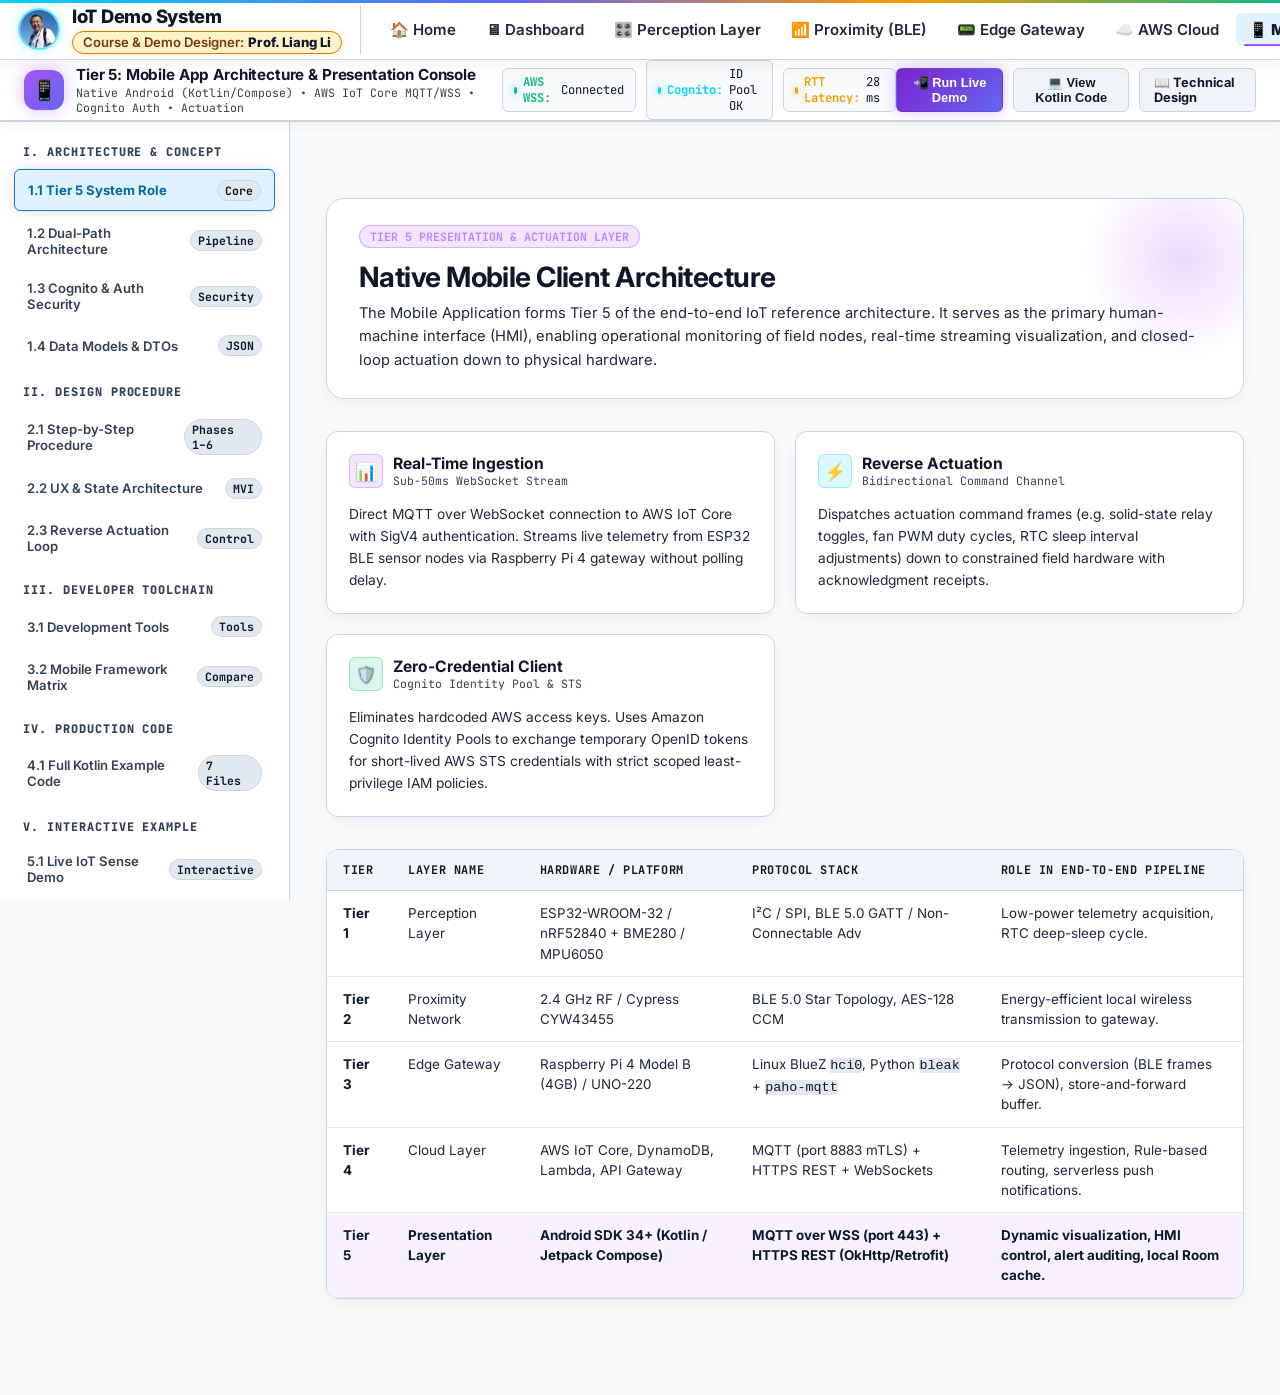
==== commit 55b02d00: "refactor: UI design polish, nav cleanup, and cross-tier demo refinements" ====
--- a/app.html
+++ b/app.html
@@ -808,21 +808,29 @@
     .m-node-chips::-webkit-scrollbar { display: none; }
     .m-chip {
       flex-shrink: 0;
-      padding: 5px 12px;
+      padding: 6px 14px;
       border-radius: 18px;
-      font-size: 0.72rem;
+      font-size: 0.74rem;
       font-weight: 600;
       cursor: pointer;
-      transition: all 0.15s;
+      transition: all 0.18s ease;
       border: 1px solid var(--border-subtle);
-      background: rgba(255, 255, 255, 0.03);
+      background: rgba(255, 255, 255, 0.05);
       color: var(--text-muted);
-    }
+      user-select: none;
+    }
+    .m-chip:hover {
+      background: rgba(168, 85, 247, 0.2);
+      border-color: var(--app-purple);
+      color: #ffffff;
+    }
+    .m-chip:active,
     .m-chip.active {
-      background: linear-gradient(135deg, rgba(168, 85, 247, 0.25), rgba(99, 102, 241, 0.25));
-      border-color: var(--app-purple);
-      color: #e9d5ff;
-      box-shadow: 0 0 10px rgba(168, 85, 247, 0.25);
+      background: linear-gradient(135deg, #7c3aed 0%, #4f46e5 100%) !important;
+      border: 1.5px solid #a855f7 !important;
+      color: #ffffff !important;
+      font-weight: 800 !important;
+      box-shadow: 0 2px 12px rgba(124, 58, 237, 0.5) !important;
     }
 
     /* Temperature Gauge Card */
@@ -1275,6 +1283,197 @@
       background: var(--app-purple);
       border-color: var(--app-purple);
       color: #fff;
+    }
+
+    /* ── High-Contrast Light Theme Overrides for Mobile App Console ────── */
+    [data-theme="light"] body {
+      background: #f8fafc !important;
+      color: #0f172a !important;
+    }
+    [data-theme="light"] .phone-simulator-frame {
+      background: #0f172a !important;
+      border: 4px solid #334155 !important;
+      box-shadow: 0 16px 40px rgba(0, 0, 0, 0.16) !important;
+    }
+    [data-theme="light"] .phone-content {
+      background: #f8fafc !important;
+    }
+    [data-theme="light"] .app-bar {
+      background: #ffffff !important;
+      border-bottom: 1.5px solid #cbd5e1 !important;
+    }
+    [data-theme="light"] .app-title-text {
+      color: #0f172a !important;
+    }
+    [data-theme="light"] .app-subtitle-text {
+      color: #475569 !important;
+    }
+    [data-theme="light"] .app-bar-btn {
+      background: #f1f5f9 !important;
+      border: 1px solid #cbd5e1 !important;
+      color: #0f172a !important;
+    }
+    [data-theme="light"] .app-bar-btn:hover {
+      background: #e2e8f0 !important;
+    }
+
+    /* Active & Inactive Node Filter Chips in Light Theme */
+    [data-theme="light"] .m-chip {
+      background: #f1f5f9 !important;
+      border: 1.5px solid #cbd5e1 !important;
+      color: #334155 !important;
+      font-weight: 600 !important;
+    }
+    [data-theme="light"] .m-chip:hover {
+      background: #e2e8f0 !important;
+      border-color: #94a3b8 !important;
+      color: #0f172a !important;
+    }
+    [data-theme="light"] .m-chip:active,
+    [data-theme="light"] .m-chip.active {
+      background: linear-gradient(135deg, #7c3aed 0%, #4f46e5 100%) !important;
+      border: 1.5px solid #5b21b6 !important;
+      color: #ffffff !important;
+      font-weight: 800 !important;
+      box-shadow: 0 3px 12px rgba(124, 58, 237, 0.35) !important;
+    }
+
+    /* Gauge & Telemetry Cards in Light Theme */
+    [data-theme="light"] .m-gauge-card {
+      background: #ffffff !important;
+      border: 1.5px solid #cbd5e1 !important;
+      box-shadow: 0 4px 18px rgba(0, 0, 0, 0.05) !important;
+    }
+    [data-theme="light"] .m-gauge-label {
+      color: #475569 !important;
+    }
+    [data-theme="light"] .m-gauge-val {
+      color: #0f172a !important;
+      font-weight: 900 !important;
+    }
+    [data-theme="light"] .m-gauge-node-tag {
+      color: #64748b !important;
+    }
+    [data-theme="light"] .m-card {
+      background: #ffffff !important;
+      border: 1.5px solid #cbd5e1 !important;
+      box-shadow: 0 2px 8px rgba(0, 0, 0, 0.03) !important;
+    }
+    [data-theme="light"] .m-card-val {
+      color: #0f172a !important;
+      font-weight: 800 !important;
+    }
+    [data-theme="light"] .m-card-lbl {
+      color: #475569 !important;
+    }
+    [data-theme="light"] .m-sparkline-card {
+      background: #ffffff !important;
+      border: 1.5px solid #cbd5e1 !important;
+      box-shadow: 0 2px 8px rgba(0, 0, 0, 0.03) !important;
+    }
+    [data-theme="light"] .m-sparkline-title {
+      color: #0f172a !important;
+      font-weight: 700 !important;
+    }
+
+    /* AC Control Panel & Buttons in Light Theme */
+    [data-theme="light"] .m-ac-panel {
+      background: #ffffff !important;
+      border: 1.5px solid #cbd5e1 !important;
+      box-shadow: 0 4px 16px rgba(0, 0, 0, 0.05) !important;
+    }
+    [data-theme="light"] .m-ac-title {
+      color: #0f172a !important;
+      font-weight: 800 !important;
+    }
+    [data-theme="light"] .m-mode-switch {
+      background: #f1f5f9 !important;
+      border: 1.5px solid #cbd5e1 !important;
+    }
+    [data-theme="light"] .m-mode-btn {
+      color: #475569 !important;
+      font-weight: 700 !important;
+    }
+    [data-theme="light"] .m-mode-btn:hover {
+      color: #0f172a !important;
+    }
+    [data-theme="light"] .m-mode-btn:active,
+    [data-theme="light"] .m-mode-btn.active {
+      background: #0284c7 !important;
+      color: #ffffff !important;
+      font-weight: 800 !important;
+      box-shadow: 0 2px 8px rgba(2, 132, 199, 0.3) !important;
+    }
+
+    /* Bottom Phone Navigation in Light Theme */
+    [data-theme="light"] .bottom-nav {
+      background: #ffffff !important;
+      border-top: 1.5px solid #cbd5e1 !important;
+    }
+    [data-theme="light"] .m-nav-btn {
+      color: #64748b !important;
+      font-weight: 600 !important;
+    }
+    [data-theme="light"] .m-nav-btn:hover {
+      color: #0f172a !important;
+    }
+    [data-theme="light"] .m-nav-btn:active,
+    [data-theme="light"] .m-nav-btn.active {
+      color: #7c3aed !important;
+      font-weight: 800 !important;
+    }
+
+    /* Sensor Stress & Anomaly Injection Pad Buttons in Light Theme */
+    [data-theme="light"] .btn-inject {
+      background: #ffffff !important;
+      border: 1.5px solid #cbd5e1 !important;
+      color: #0f172a !important;
+      font-weight: 700 !important;
+      box-shadow: 0 1px 4px rgba(0, 0, 0, 0.04) !important;
+    }
+    [data-theme="light"] .btn-inject:hover,
+    [data-theme="light"] .btn-inject:active,
+    [data-theme="light"] .btn-inject.active {
+      background: #f8fafc !important;
+      border-color: #7c3aed !important;
+      color: #6d28d9 !important;
+      box-shadow: 0 2px 8px rgba(124, 58, 237, 0.2) !important;
+    }
+    [data-theme="light"] .btn-inject.hot:hover,
+    [data-theme="light"] .btn-inject.hot:active {
+      background: #fff1f2 !important;
+      border-color: #f43f5e !important;
+      color: #be123c !important;
+    }
+    [data-theme="light"] .btn-inject.cold:hover,
+    [data-theme="light"] .btn-inject.cold:active {
+      background: #f0f9ff !important;
+      border-color: #0284c7 !important;
+      color: #0369a1 !important;
+    }
+
+    /* Workbench Panels & Utility Action Buttons */
+    [data-theme="light"] .bench-panel {
+      background: #ffffff !important;
+      border: 1.5px solid #cbd5e1 !important;
+      box-shadow: 0 4px 18px rgba(0, 0, 0, 0.04) !important;
+    }
+    [data-theme="light"] .bench-panel-title {
+      color: #0f172a !important;
+      font-weight: 800 !important;
+    }
+    [data-theme="light"] .btn-action.secondary,
+    [data-theme="light"] .btn-chassis {
+      background: #f1f5f9 !important;
+      border-color: #cbd5e1 !important;
+      color: #0f172a !important;
+      font-weight: 700 !important;
+    }
+    [data-theme="light"] .btn-action.secondary:hover,
+    [data-theme="light"] .btn-chassis:hover,
+    [data-theme="light"] .btn-chassis:active {
+      background: #e2e8f0 !important;
+      color: #0284c7 !important;
     }
   </style>
 </head>
